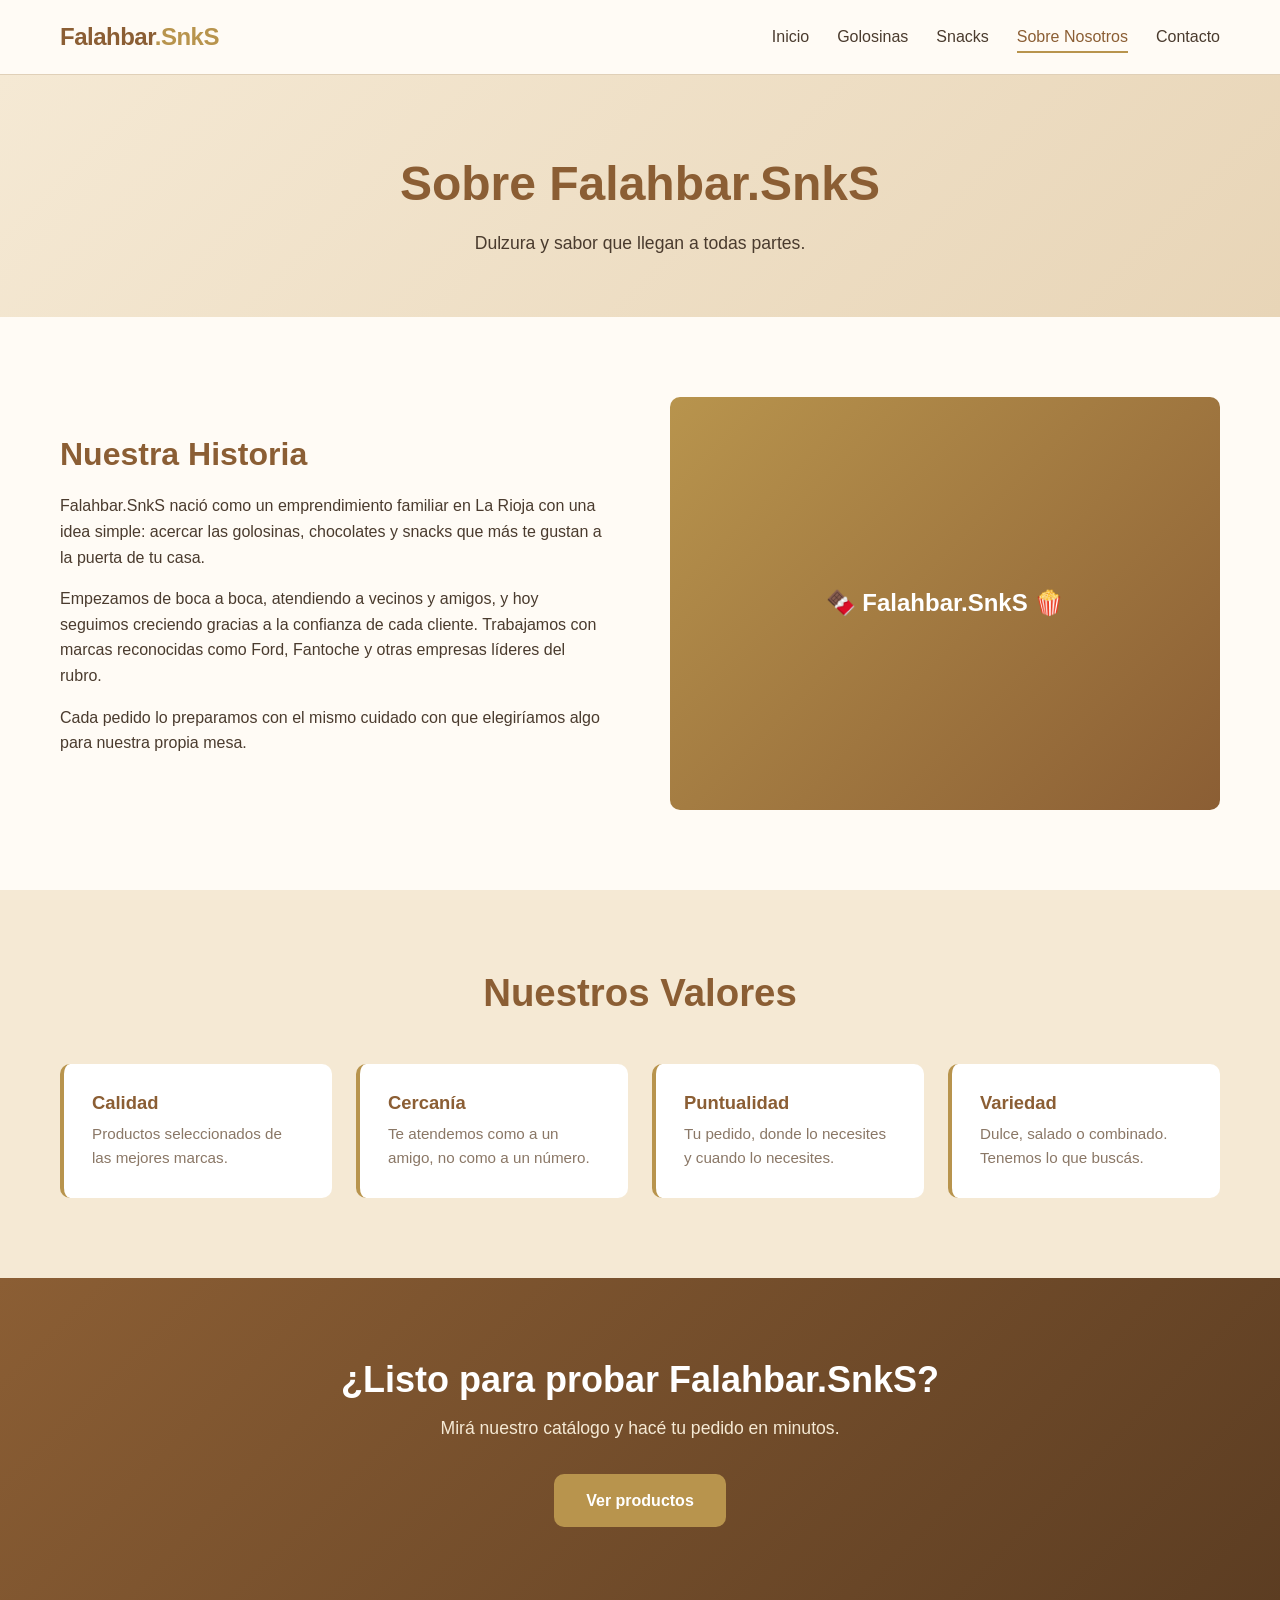
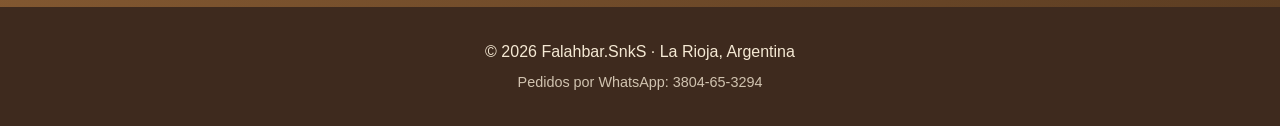
==== about.html @ a4c3ad98 "Add files via upload" ====
<!DOCTYPE html>
<html lang="es">
<head>
    <meta charset="UTF-8">
    <meta name="viewport" content="width=device-width, initial-scale=1.0">
    <title>Falahbar.SnkS - Sobre Nosotros</title>
    <link rel="stylesheet" href="styles.css">
</head>
<body>
    <!-- HEADER / NAVEGACIÓN -->
    <header class="header">
        <nav class="nav container">
            <a href="index.html" class="logo">Falahbar<span>.SnkS</span></a>
            <button class="nav-toggle" id="navToggle" aria-label="Abrir menú">
                <span></span><span></span><span></span>
            </button>
            <ul class="nav-links" id="navLinks">
                <li><a href="index.html">Inicio</a></li>
                <li><a href="index.html#golosinas">Golosinas</a></li>
                <li><a href="index.html#snacks">Snacks</a></li>
                <li><a href="about.html" class="active">Sobre Nosotros</a></li>
                <li><a href="contact.html">Contacto</a></li>
            </ul>
        </nav>
    </header>

    <!-- PAGE HEADER -->
    <section class="page-header">
        <div class="container">
            <h1>Sobre Falahbar.SnkS</h1>
            <p>Dulzura y sabor que llegan a todas partes.</p>
        </div>
    </section>

    <!-- NUESTRA HISTORIA -->
    <section class="about-section">
        <div class="container about-grid">
            <div class="about-text">
                <h2>Nuestra Historia</h2>
                <p>
                    Falahbar.SnkS nació como un emprendimiento familiar en La Rioja
                    con una idea simple: acercar las golosinas, chocolates y snacks
                    que más te gustan a la puerta de tu casa.
                </p>
                <p>
                    Empezamos de boca a boca, atendiendo a vecinos y amigos, y hoy
                    seguimos creciendo gracias a la confianza de cada cliente.
                    Trabajamos con marcas reconocidas como Ford, Fantoche y otras
                    empresas líderes del rubro.
                </p>
                <p>
                    Cada pedido lo preparamos con el mismo cuidado con que
                    elegiríamos algo para nuestra propia mesa.
                </p>
            </div>
            <div class="about-image">
                <div class="image-placeholder">
                    <span>🍫 Falahbar.SnkS 🍿</span>
                </div>
            </div>
        </div>
    </section>

    <!-- VALORES -->
    <section class="values">
        <div class="container">
            <h2 class="section-title">Nuestros Valores</h2>
            <div class="values-grid">
                <div class="value-item">
                    <h3>Calidad</h3>
                    <p>Productos seleccionados de las mejores marcas.</p>
                </div>
                <div class="value-item">
                    <h3>Cercanía</h3>
                    <p>Te atendemos como a un amigo, no como a un número.</p>
                </div>
                <div class="value-item">
                    <h3>Puntualidad</h3>
                    <p>Tu pedido, donde lo necesites y cuando lo necesites.</p>
                </div>
                <div class="value-item">
                    <h3>Variedad</h3>
                    <p>Dulce, salado o combinado. Tenemos lo que buscás.</p>
                </div>
            </div>
        </div>
    </section>

    <!-- CTA -->
    <section class="cta">
        <div class="container">
            <h2>¿Listo para probar Falahbar.SnkS?</h2>
            <p>Mirá nuestro catálogo y hacé tu pedido en minutos.</p>
            <a href="index.html#golosinas" class="btn btn-primary">Ver productos</a>
        </div>
    </section>

    <!-- FOOTER -->
    <footer class="footer">
        <div class="container">
            <p>&copy; 2026 Falahbar.SnkS · La Rioja, Argentina</p>
            <p class="footer-small">Pedidos por WhatsApp: 3804-65-3294</p>
        </div>
    </footer>

    <script src="script.js"></script>
</body>
</html>
---- styles.css ----
/* ============================================
   FALAHBAR.SnkS - ESTILOS
   Paleta: marrón, dorado opaco, beige
   ============================================ */
:root {
    --color-primary: #8B5E34;        /* Marrón principal */
    --color-primary-dark: #5C3D22;   /* Marrón oscuro */
    --color-gold: #B8944D;           /* Dorado opaco */
    --color-gold-light: #D4B56A;     /* Dorado claro */
    --color-beige: #F5E9D4;          /* Beige claro */
    --color-beige-dark: #E8D5B7;     /* Beige oscuro */
    --color-dark: #3E2A1E;           /* Marrón muy oscuro (textos) */
    --color-text: #4A3B2E;
    --color-muted: #8a7766;
    --color-bg: #FFFBF5;             /* Fondo crema */
    --color-bg-alt: #F5E9D4;         /* Fondo beige */
    --color-border: #E0D0B8;
    --color-success: #10b981;
    --color-error: #ef4444;
    --color-whatsapp: #25D366;
    --color-whatsapp-dark: #1ebe5b;
    --radius: 10px;
    --shadow-sm: 0 1px 3px rgba(62, 42, 30, 0.08);
    --shadow-md: 0 6px 16px rgba(62, 42, 30, 0.12);
    --transition: all 0.3s ease;
}

* {
    margin: 0;
    padding: 0;
    box-sizing: border-box;
}

html {
    scroll-behavior: smooth;
}

body {
    font-family: -apple-system, BlinkMacSystemFont, "Segoe UI", Roboto,
                 "Helvetica Neue", Arial, sans-serif;
    color: var(--color-text);
    background-color: var(--color-bg);
    line-height: 1.6;
    -webkit-font-smoothing: antialiased;
}

h1, h2, h3 {
    color: var(--color-dark);
    line-height: 1.2;
    font-weight: 700;
}

a {
    text-decoration: none;
    color: inherit;
}

img {
    max-width: 100%;
    display: block;
}

.container {
    max-width: 1200px;
    margin: 0 auto;
    padding: 0 20px;
}

/* ============================================
   BOTONES
   ============================================ */
.btn {
    display: inline-block;
    padding: 14px 32px;
    border-radius: var(--radius);
    font-weight: 600;
    font-size: 1rem;
    cursor: pointer;
    border: none;
    transition: var(--transition);
    text-align: center;
}

.btn-primary {
    background-color: var(--color-primary);
    color: #fff;
}

.btn-primary:hover {
    background-color: var(--color-primary-dark);
    transform: translateY(-2px);
    box-shadow: var(--shadow-md);
}

.btn-secondary {
    background-color: transparent;
    color: var(--color-primary);
    border: 2px solid var(--color-gold);
}

.btn-secondary:hover {
    background-color: var(--color-gold);
    color: #fff;
}

.btn-whatsapp {
    background-color: var(--color-whatsapp);
    color: #fff;
    width: 100%;
}

.btn-whatsapp:hover:not(:disabled) {
    background-color: var(--color-whatsapp-dark);
    transform: translateY(-2px);
    box-shadow: var(--shadow-md);
}

.btn-whatsapp:disabled {
    opacity: 0.5;
    cursor: not-allowed;
}

.btn-small {
    padding: 8px 16px;
    font-size: 0.9rem;
    width: auto;
    display: inline-block;
    margin-top: 8px;
}

/* ============================================
   HEADER / NAVEGACIÓN
   ============================================ */
.header {
    background-color: rgba(255, 251, 245, 0.95);
    backdrop-filter: blur(10px);
    border-bottom: 1px solid var(--color-border);
    position: sticky;
    top: 0;
    z-index: 100;
}

.nav {
    display: flex;
    justify-content: space-between;
    align-items: center;
    padding: 18px 20px;
    gap: 16px;
}

.logo {
    font-size: 1.5rem;
    font-weight: 800;
    color: var(--color-primary);
    letter-spacing: -0.5px;
}

.logo span {
    color: var(--color-gold);
}

.nav-links {
    display: flex;
    list-style: none;
    gap: 28px;
}

.nav-links a {
    font-weight: 500;
    color: var(--color-text);
    transition: var(--transition);
    position: relative;
}

.nav-links a:hover,
.nav-links a.active {
    color: var(--color-primary);
}

.nav-links a.active::after {
    content: "";
    position: absolute;
    bottom: -8px;
    left: 0;
    right: 0;
    height: 2px;
    background-color: var(--color-gold);
}

.nav-toggle {
    display: none;
    flex-direction: column;
    gap: 5px;
    background: none;
    border: none;
    cursor: pointer;
    padding: 5px;
}

.nav-toggle span {
    display: block;
    width: 25px;
    height: 2px;
    background-color: var(--color-dark);
    transition: var(--transition);
}

.cart-btn {
    position: relative;
    background-color: var(--color-primary);
    color: #fff;
    border: none;
    padding: 10px 16px;
    border-radius: var(--radius);
    cursor: pointer;
    font-size: 1rem;
    font-weight: 600;
    transition: var(--transition);
    display: flex;
    align-items: center;
    gap: 6px;
}

.cart-btn:hover {
    background-color: var(--color-primary-dark);
}

.cart-count {
    background-color: var(--color-gold);
    color: #fff;
    border-radius: 50%;
    width: 22px;
    height: 22px;
    display: inline-flex;
    align-items: center;
    justify-content: center;
    font-size: 0.8rem;
    font-weight: 700;
}

/* ============================================
   HERO
   ============================================ */
.hero {
    padding: 100px 0 80px;
    background: linear-gradient(135deg, var(--color-beige) 0%, var(--color-beige-dark) 100%);
}

.hero-content {
    text-align: center;
    max-width: 800px;
    margin: 0 auto;
}

.hero h1 {
    font-size: clamp(2.25rem, 6vw, 4rem);
    margin-bottom: 24px;
    letter-spacing: -0.02em;
    color: var(--color-primary);
}

.highlight {
    color: var(--color-gold);
}

.hero-subtitle {
    font-size: 1.15rem;
    color: var(--color-text);
    margin-bottom: 40px;
    max-width: 600px;
    margin-left: auto;
    margin-right: auto;
}

.hero-buttons {
    display: flex;
    gap: 16px;
    justify-content: center;
    flex-wrap: wrap;
}

/* ============================================
   SECCIONES GENERALES
   ============================================ */
.section-title {
    font-size: clamp(1.75rem, 3vw, 2.5rem);
    text-align: center;
    margin-bottom: 12px;
    color: var(--color-primary);
}

.section-subtitle {
    text-align: center;
    color: var(--color-muted);
    margin-bottom: 48px;
    font-size: 1.1rem;
}

/* ============================================
   PRODUCTOS
   ============================================ */
.products {
    padding: 80px 0;
}

.products-alt {
    background-color: var(--color-bg-alt);
}

.products-grid {
    display: grid;
    grid-template-columns: repeat(auto-fill, minmax(220px, 1fr));
    gap: 24px;
}

.product-card {
    background-color: #fff;
    padding: 24px 20px;
    border-radius: var(--radius);
    border: 1px solid var(--color-border);
    transition: var(--transition);
    text-align: center;
    display: flex;
    flex-direction: column;
}

.product-card:hover {
    transform: translateY(-4px);
    box-shadow: var(--shadow-md);
    border-color: var(--color-gold);
}

.product-emoji {
    font-size: 2.5rem;
    margin-bottom: 12px;
}

.product-card h3 {
    font-size: 1rem;
    margin-bottom: 10px;
    min-height: 2.4em;
    display: flex;
    align-items: center;
    justify-content: center;
}

.product-price {
    color: var(--color-primary);
    font-weight: 700;
    font-size: 1.15rem;
    margin-bottom: 16px;
}

.add-to-cart {
    background-color: var(--color-gold);
    color: #fff;
    border: none;
    padding: 10px;
    border-radius: var(--radius);
    cursor: pointer;
    font-weight: 600;
    transition: var(--transition);
    margin-top: auto;
}

.add-to-cart:hover {
    background-color: var(--color-primary);
}

/* ============================================
   CARRITO
   ============================================ */
.cart-overlay {
    position: fixed;
    inset: 0;
    background-color: rgba(0, 0, 0, 0.5);
    z-index: 200;
    opacity: 0;
    pointer-events: none;
    transition: opacity 0.3s ease;
}

.cart-overlay.active {
    opacity: 1;
    pointer-events: auto;
}

.cart {
    position: fixed;
    top: 0;
    right: 0;
    bottom: 0;
    width: 100%;
    max-width: 420px;
    background-color: #fff;
    z-index: 201;
    transform: translateX(100%);
    transition: transform 0.3s ease;
    display: flex;
    flex-direction: column;
    box-shadow: -4px 0 20px rgba(0, 0, 0, 0.1);
}

.cart.active {
    transform: translateX(0);
}

.cart-header {
    padding: 24px;
    border-bottom: 1px solid var(--color-border);
    display: flex;
    justify-content: space-between;
    align-items: center;
    background-color: var(--color-beige);
}

.cart-header h2 {
    color: var(--color-primary);
    font-size: 1.35rem;
}

.cart-close {
    background: none;
    border: none;
    font-size: 2rem;
    cursor: pointer;
    line-height: 1;
    color: var(--color-dark);
}

.cart-items {
    flex: 1;
    overflow-y: auto;
    padding: 20px 24px;
}

.cart-empty {
    color: var(--color-muted);
    text-align: center;
    padding: 40px 0;
}

.cart-item {
    display: flex;
    align-items: center;
    gap: 12px;
    padding: 14px 0;
    border-bottom: 1px solid var(--color-border);
}

.cart-item-info {
    flex: 1;
}

.cart-item-info h4 {
    font-size: 0.95rem;
    color: var(--color-dark);
    margin-bottom: 4px;
}

.cart-item-price {
    color: var(--color-primary);
    font-weight: 600;
    font-size: 0.9rem;
}

.qty-controls {
    display: flex;
    align-items: center;
    gap: 8px;
}

.qty-btn {
    width: 28px;
    height: 28px;
    border-radius: 50%;
    border: 1px solid var(--color-border);
    background-color: #fff;
    cursor: pointer;
    font-weight: 700;
    color: var(--color-primary);
    transition: var(--transition);
}

.qty-btn:hover {
    background-color: var(--color-primary);
    color: #fff;
    border-color: var(--color-primary);
}

.qty-value {
    min-width: 24px;
    text-align: center;
    font-weight: 600;
}

.cart-footer {
    padding: 20px 24px;
    border-top: 1px solid var(--color-border);
    background-color: var(--color-beige);
}

.cart-total {
    display: flex;
    justify-content: space-between;
    align-items: center;
    margin-bottom: 16px;
    font-size: 1.2rem;
}

.cart-total strong {
    color: var(--color-primary);
    font-size: 1.5rem;
}

/* ============================================
   CTA
   ============================================ */
.cta {
    background: linear-gradient(135deg, var(--color-primary) 0%, var(--color-primary-dark) 100%);
    color: #fff;
    padding: 80px 0;
    text-align: center;
}

.cta h2 {
    color: #fff;
    font-size: clamp(1.75rem, 3vw, 2.25rem);
    margin-bottom: 12px;
}

.cta p {
    color: var(--color-beige);
    margin-bottom: 32px;
    font-size: 1.1rem;
}

.cta .btn-primary {
    background-color: var(--color-gold);
}

.cta .btn-primary:hover {
    background-color: var(--color-gold-light);
}

/* ============================================
   PAGE HEADER (Sobre / Contacto)
   ============================================ */
.page-header {
    padding: 80px 0 60px;
    text-align: center;
    background: linear-gradient(135deg, var(--color-beige) 0%, var(--color-beige-dark) 100%);
}

.page-header h1 {
    font-size: clamp(2rem, 4vw, 3rem);
    margin-bottom: 16px;
    color: var(--color-primary);
}

.page-header p {
    font-size: 1.1rem;
    color: var(--color-text);
    max-width: 600px;
    margin: 0 auto;
}

/* ============================================
   ABOUT
   ============================================ */
.about-section {
    padding: 80px 0;
}

.about-grid {
    display: grid;
    grid-template-columns: 1fr 1fr;
    gap: 60px;
    align-items: center;
}

.about-text h2 {
    font-size: 2rem;
    margin-bottom: 20px;
    color: var(--color-primary);
}

.about-text p {
    margin-bottom: 16px;
    color: var(--color-text);
}

.image-placeholder {
    aspect-ratio: 4/3;
    background: linear-gradient(135deg, var(--color-gold), var(--color-primary));
    border-radius: var(--radius);
    display: flex;
    align-items: center;
    justify-content: center;
    color: #fff;
    font-weight: 700;
    font-size: 1.5rem;
}

/* ============================================
   VALORES
   ============================================ */
.values {
    padding: 80px 0;
    background-color: var(--color-bg-alt);
}

.values-grid {
    display: grid;
    grid-template-columns: repeat(auto-fit, minmax(220px, 1fr));
    gap: 24px;
    margin-top: 48px;
}

.value-item {
    background-color: #fff;
    padding: 28px;
    border-radius: var(--radius);
    border-left: 4px solid var(--color-gold);
}

.value-item h3 {
    margin-bottom: 8px;
    font-size: 1.15rem;
    color: var(--color-primary);
}

.value-item p {
    color: var(--color-muted);
    font-size: 0.95rem;
}

/* ============================================
   CONTACTO
   ============================================ */
.contact-section {
    padding: 80px 0;
}

.contact-grid {
    display: grid;
    grid-template-columns: 1fr 2fr;
    gap: 48px;
}

.contact-info h2,
.contact-form h2 {
    margin-bottom: 24px;
    font-size: 1.5rem;
    color: var(--color-primary);
}

.info-item {
    margin-bottom: 20px;
}

.info-item strong {
    display: block;
    color: var(--color-dark);
    margin-bottom: 4px;
}

.info-item p {
    color: var(--color-muted);
}

.contact-form {
    background-color: var(--color-bg-alt);
    padding: 40px;
    border-radius: var(--radius);
}

.form-group {
    margin-bottom: 20px;
}

.form-group label {
    display: block;
    margin-bottom: 8px;
    font-weight: 500;
    color: var(--color-dark);
}

.form-group input,
.form-group textarea {
    width: 100%;
    padding: 12px 16px;
    border: 1px solid var(--color-border);
    border-radius: var(--radius);
    font-size: 1rem;
    font-family: inherit;
    background-color: #fff;
    transition: var(--transition);
}

.form-group input:focus,
.form-group textarea:focus {
    outline: none;
    border-color: var(--color-gold);
    box-shadow: 0 0 0 3px rgba(184, 148, 77, 0.2);
}

.form-group textarea {
    resize: vertical;
}

.error-message {
    display: block;
    color: var(--color-error);
    font-size: 0.875rem;
    margin-top: 6px;
    min-height: 20px;
}

.form-group.has-error input,
.form-group.has-error textarea {
    border-color: var(--color-error);
}

.form-success {
    color: var(--color-success);
    font-weight: 600;
    margin-top: 16px;
    text-align: center;
}

/* ============================================
   FOOTER
   ============================================ */
.footer {
    background-color: var(--color-dark);
    color: var(--color-beige);
    padding: 32px 0;
    text-align: center;
}

.footer-small {
    font-size: 0.9rem;
    opacity: 0.8;
    margin-top: 6px;
}

/* ============================================
   RESPONSIVE
   ============================================ */
@media (max-width: 900px) {
    .nav-toggle {
        display: flex;
        order: 2;
    }

    .cart-btn {
        order: 3;
    }

    .nav-links {
        order: 4;
        position: absolute;
        top: 100%;
        left: 0;
        right: 0;
        background-color: #fff;
        flex-direction: column;
        padding: 20px;
        border-bottom: 1px solid var(--color-border);
        gap: 16px;
        transform: translateY(-200%);
        transition: transform 0.3s ease;
    }

    .nav-links.active {
        transform: translateY(0);
    }

    .about-grid,
    .contact-grid {
        grid-template-columns: 1fr;
    }

    .hero {
        padding: 60px 0 40px;
    }

    .contact-form {
        padding: 24px;
    }

    .products-grid {
        grid-template-columns: repeat(auto-fill, minmax(160px, 1fr));
        gap: 16px;
    }

    .product-card {
        padding: 18px 14px;
    }
}
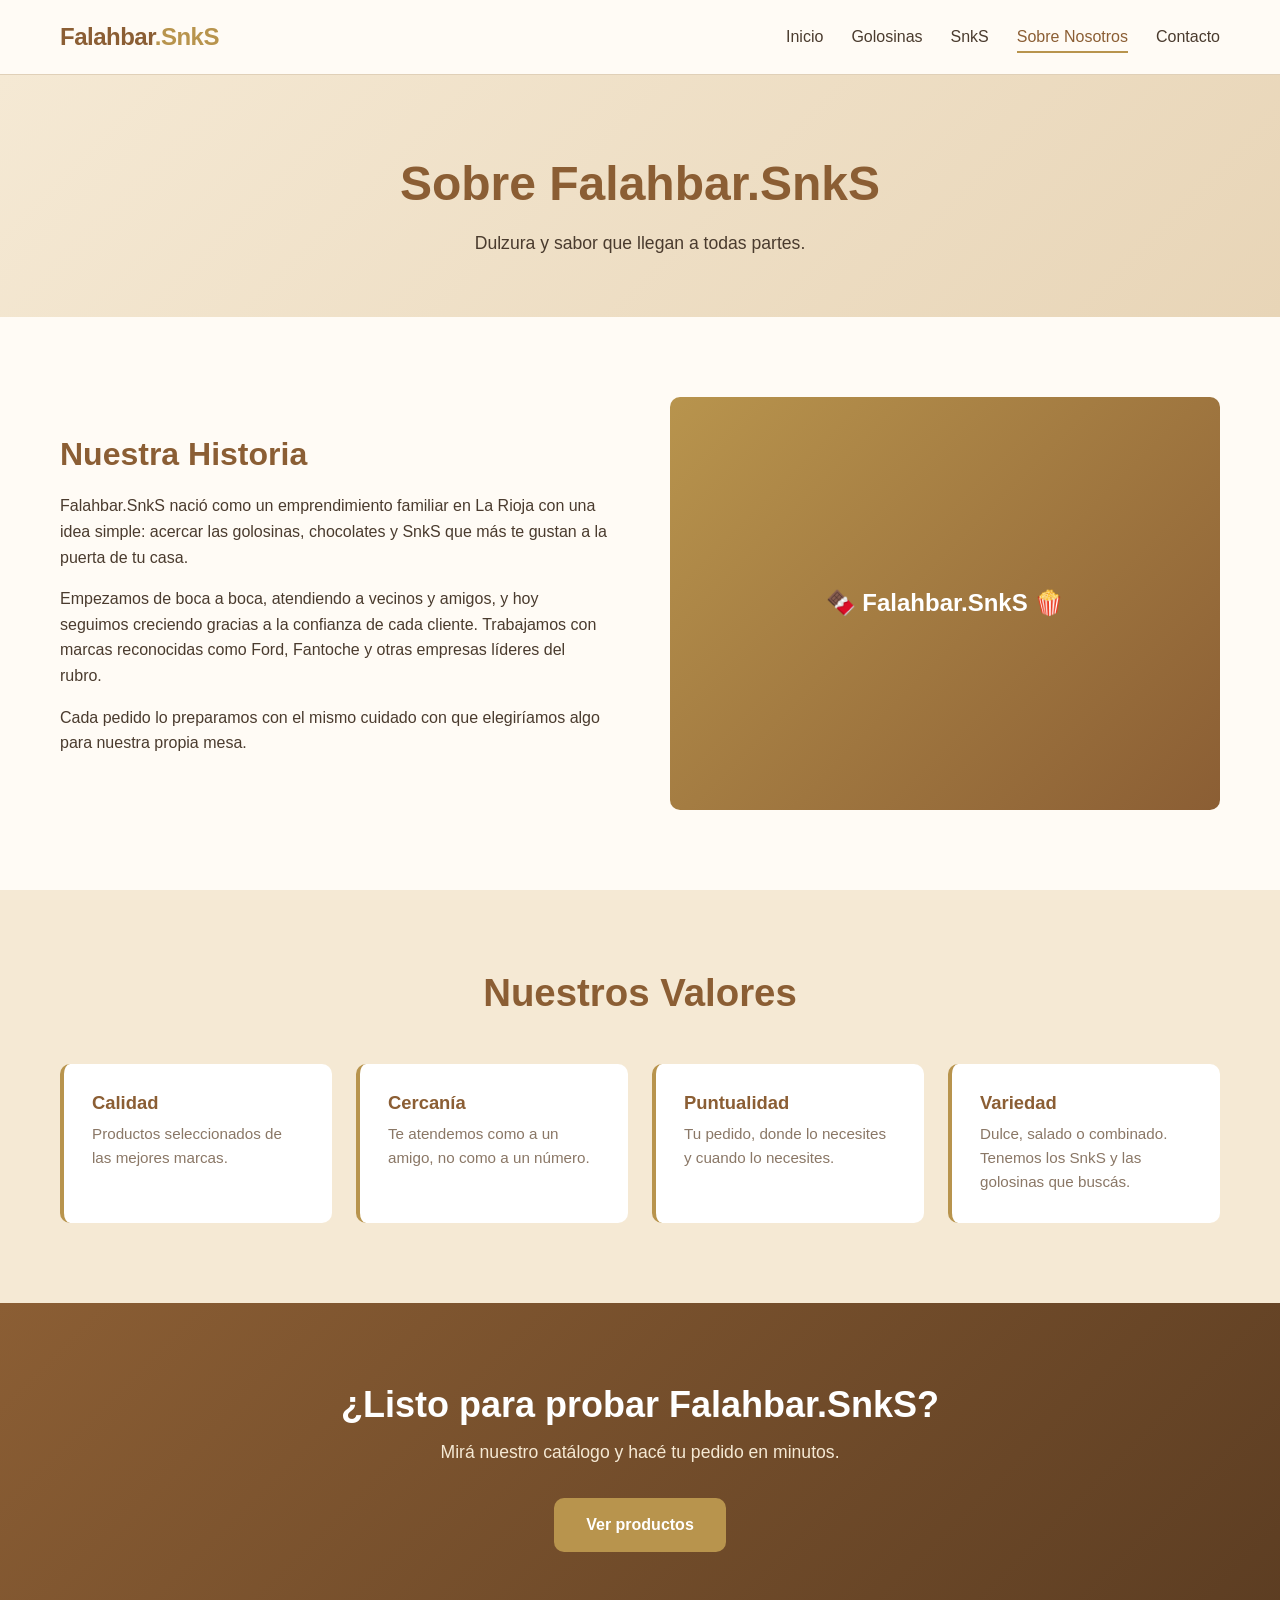
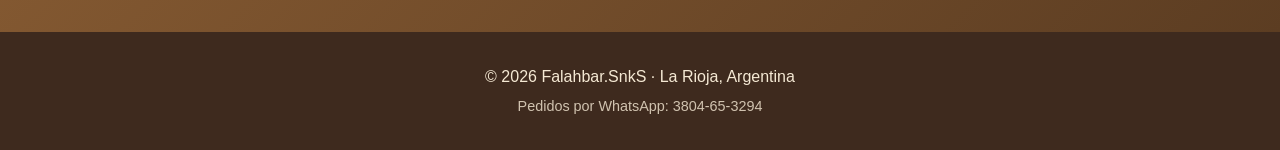
==== commit ea2d64f4: "Correccion branding y carrito" ====
--- a/about.html
+++ b/about.html
@@ -17,7 +17,7 @@
             <ul class="nav-links" id="navLinks">
                 <li><a href="index.html">Inicio</a></li>
                 <li><a href="index.html#golosinas">Golosinas</a></li>
-                <li><a href="index.html#snacks">Snacks</a></li>
+                <li><a href="index.html#snacks">SnkS</a></li>
                 <li><a href="about.html" class="active">Sobre Nosotros</a></li>
                 <li><a href="contact.html">Contacto</a></li>
             </ul>
@@ -39,7 +39,7 @@
                 <h2>Nuestra Historia</h2>
                 <p>
                     Falahbar.SnkS nació como un emprendimiento familiar en La Rioja
-                    con una idea simple: acercar las golosinas, chocolates y snacks
+                    con una idea simple: acercar las golosinas, chocolates y SnkS
                     que más te gustan a la puerta de tu casa.
                 </p>
                 <p>
@@ -80,7 +80,7 @@
                 </div>
                 <div class="value-item">
                     <h3>Variedad</h3>
-                    <p>Dulce, salado o combinado. Tenemos lo que buscás.</p>
+                    <p>Dulce, salado o combinado. Tenemos los SnkS y las golosinas que buscás.</p>
                 </div>
             </div>
         </div>
--- a/styles.css
+++ b/styles.css
@@ -798,4 +798,78 @@
     .product-card {
         padding: 18px 14px;
     }
-}
+
+    .user-access-box {
+        grid-template-columns: 1fr;
+        padding: 22px;
+    }
+
+    .user-form-row {
+        flex-direction: column;
+    }
+
+    #userName {
+        min-width: 100%;
+    }
+}
+
+
+/* ============================================
+   NOMBRE DEL CLIENTE / LOGIN SIMPLE
+   ============================================ */
+.user-access {
+    padding: 56px 0;
+    background-color: #fff;
+    border-top: 1px solid var(--color-border);
+}
+
+.user-access-box {
+    display: grid;
+    grid-template-columns: 1.2fr 1fr;
+    gap: 24px;
+    align-items: center;
+    background-color: var(--color-bg-alt);
+    border: 1px solid var(--color-border);
+    border-radius: var(--radius);
+    padding: 28px;
+    box-shadow: var(--shadow-sm);
+}
+
+.user-access-box h2 {
+    color: var(--color-primary);
+    margin-bottom: 8px;
+}
+
+.user-access-box p {
+    color: var(--color-text);
+}
+
+.user-form-row {
+    display: flex;
+    gap: 12px;
+    flex-wrap: wrap;
+}
+
+#userName {
+    flex: 1;
+    min-width: 220px;
+    padding: 12px 16px;
+    border: 1px solid var(--color-border);
+    border-radius: var(--radius);
+    font-size: 1rem;
+    font-family: inherit;
+    background-color: #fff;
+}
+
+#userName:focus {
+    outline: none;
+    border-color: var(--color-gold);
+    box-shadow: 0 0 0 3px rgba(184, 148, 77, 0.2);
+}
+
+.user-saved-message {
+    min-height: 24px;
+    margin-top: 10px;
+    color: var(--color-success);
+    font-weight: 600;
+}
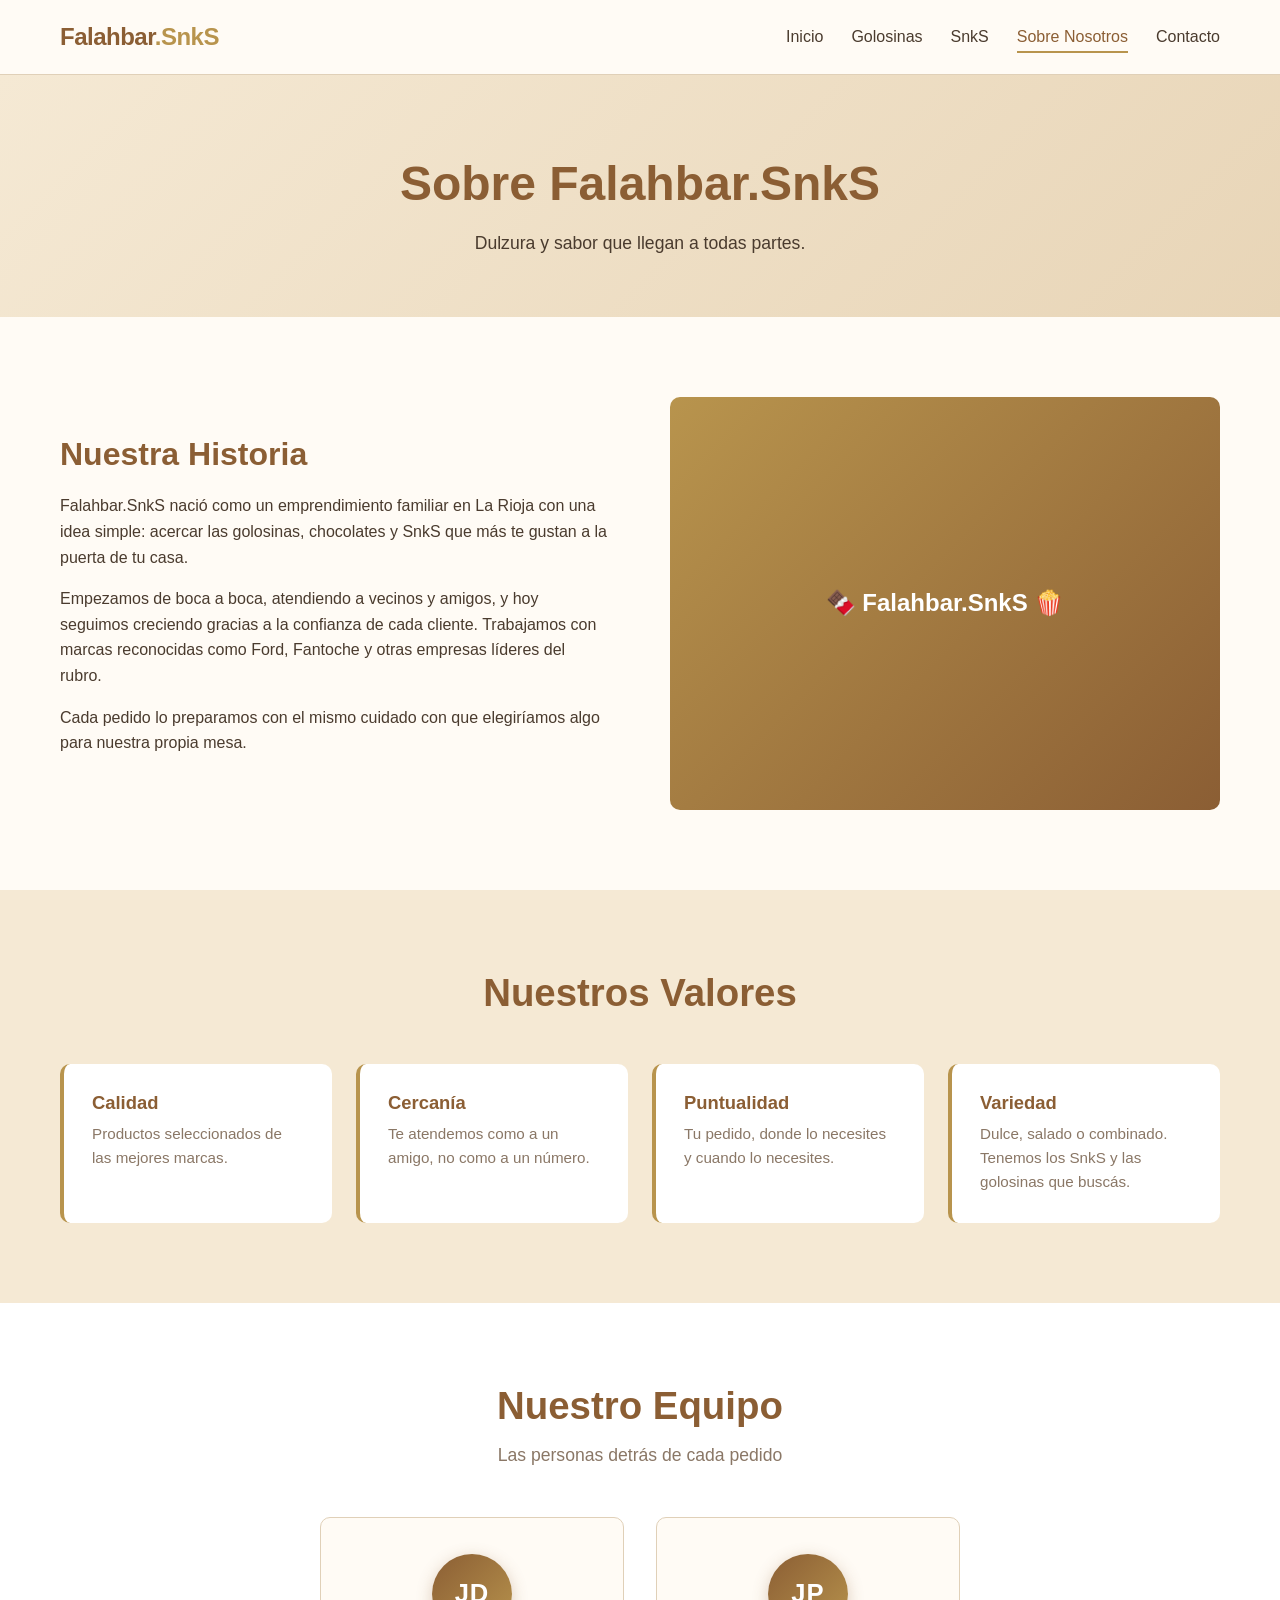
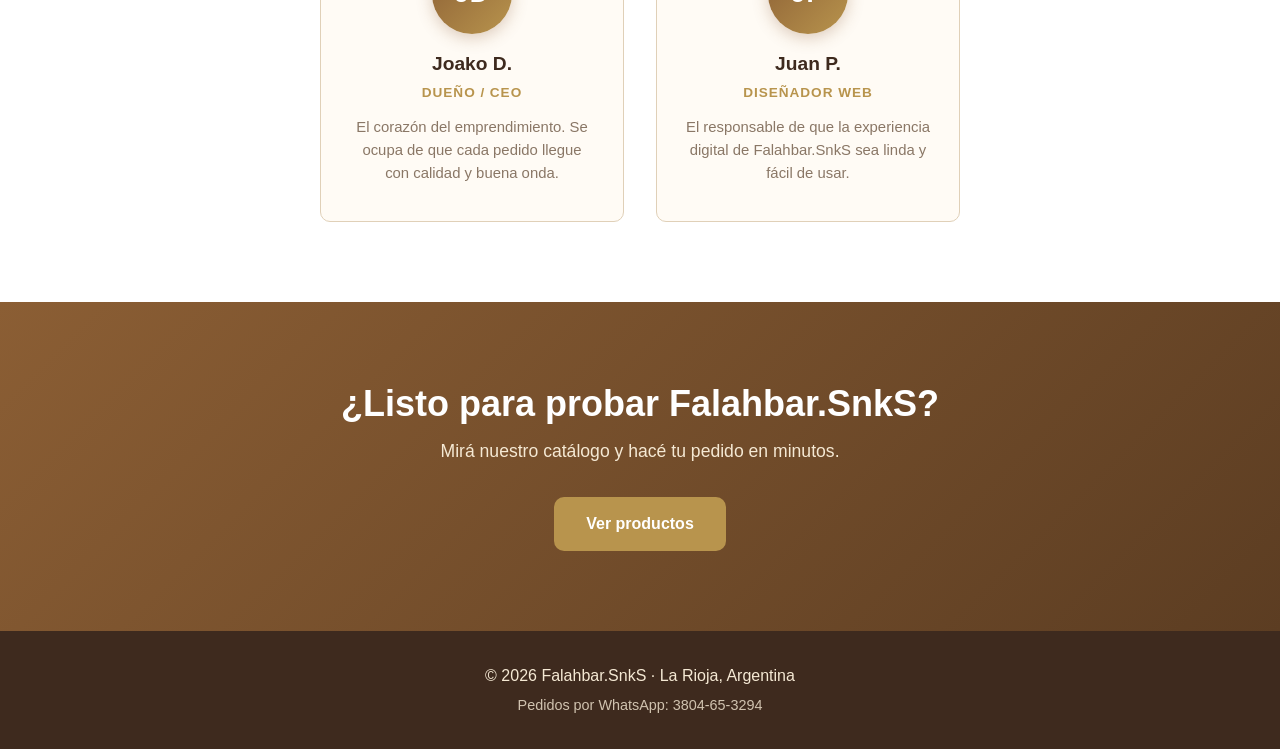
==== commit 36442878: "Carrito y Usuario corregidos" ====
--- a/about.html
+++ b/about.html
@@ -1,108 +1,130 @@
-<!DOCTYPE html>
-<html lang="es">
-<head>
-    <meta charset="UTF-8">
-    <meta name="viewport" content="width=device-width, initial-scale=1.0">
-    <title>Falahbar.SnkS - Sobre Nosotros</title>
-    <link rel="stylesheet" href="styles.css">
-</head>
-<body>
-    <!-- HEADER / NAVEGACIÓN -->
-    <header class="header">
-        <nav class="nav container">
-            <a href="index.html" class="logo">Falahbar<span>.SnkS</span></a>
-            <button class="nav-toggle" id="navToggle" aria-label="Abrir menú">
-                <span></span><span></span><span></span>
-            </button>
-            <ul class="nav-links" id="navLinks">
-                <li><a href="index.html">Inicio</a></li>
-                <li><a href="index.html#golosinas">Golosinas</a></li>
-                <li><a href="index.html#snacks">SnkS</a></li>
-                <li><a href="about.html" class="active">Sobre Nosotros</a></li>
-                <li><a href="contact.html">Contacto</a></li>
-            </ul>
-        </nav>
-    </header>
-
-    <!-- PAGE HEADER -->
-    <section class="page-header">
+<!DOCTYPE html>
+<html lang="es">
+<head>
+    <meta charset="UTF-8">
+    <meta name="viewport" content="width=device-width, initial-scale=1.0">
+    <title>Falahbar.SnkS - Sobre Nosotros</title>
+    <link rel="stylesheet" href="styles.css">
+</head>
+<body>
+    <!-- HEADER / NAVEGACIÓN -->
+    <header class="header">
+        <nav class="nav container">
+            <a href="index.html" class="logo">Falahbar<span>.SnkS</span></a>
+            <button class="nav-toggle" id="navToggle" aria-label="Abrir menú">
+                <span></span><span></span><span></span>
+            </button>
+            <ul class="nav-links" id="navLinks">
+                <li><a href="index.html">Inicio</a></li>
+                <li><a href="index.html#golosinas">Golosinas</a></li>
+                <li><a href="index.html#snacks">SnkS</a></li>
+                <li><a href="about.html" class="active">Sobre Nosotros</a></li>
+                <li><a href="contact.html">Contacto</a></li>
+            </ul>
+        </nav>
+    </header>
+
+    <!-- PAGE HEADER -->
+    <section class="page-header">
+        <div class="container">
+            <h1>Sobre Falahbar.SnkS</h1>
+            <p>Dulzura y sabor que llegan a todas partes.</p>
+        </div>
+    </section>
+
+    <!-- NUESTRA HISTORIA -->
+    <section class="about-section">
+        <div class="container about-grid">
+            <div class="about-text">
+                <h2>Nuestra Historia</h2>
+                <p>
+                    Falahbar.SnkS nació como un emprendimiento familiar en La Rioja
+                    con una idea simple: acercar las golosinas, chocolates y SnkS
+                    que más te gustan a la puerta de tu casa.
+                </p>
+                <p>
+                    Empezamos de boca a boca, atendiendo a vecinos y amigos, y hoy
+                    seguimos creciendo gracias a la confianza de cada cliente.
+                    Trabajamos con marcas reconocidas como Ford, Fantoche y otras
+                    empresas líderes del rubro.
+                </p>
+                <p>
+                    Cada pedido lo preparamos con el mismo cuidado con que
+                    elegiríamos algo para nuestra propia mesa.
+                </p>
+            </div>
+            <div class="about-image">
+                <div class="image-placeholder">
+                    <span>🍫 Falahbar.SnkS 🍿</span>
+                </div>
+            </div>
+        </div>
+    </section>
+
+    <!-- VALORES -->
+    <section class="values">
+        <div class="container">
+            <h2 class="section-title">Nuestros Valores</h2>
+            <div class="values-grid">
+                <div class="value-item">
+                    <h3>Calidad</h3>
+                    <p>Productos seleccionados de las mejores marcas.</p>
+                </div>
+                <div class="value-item">
+                    <h3>Cercanía</h3>
+                    <p>Te atendemos como a un amigo, no como a un número.</p>
+                </div>
+                <div class="value-item">
+                    <h3>Puntualidad</h3>
+                    <p>Tu pedido, donde lo necesites y cuando lo necesites.</p>
+                </div>
+                <div class="value-item">
+                    <h3>Variedad</h3>
+                    <p>Dulce, salado o combinado. Tenemos los SnkS y las golosinas que buscás.</p>
+                </div>
+            </div>
+        </div>
+    </section>
+
+    <!-- NUESTRO EQUIPO -->
+    <section class="team">
         <div class="container">
-            <h1>Sobre Falahbar.SnkS</h1>
-            <p>Dulzura y sabor que llegan a todas partes.</p>
-        </div>
-    </section>
-
-    <!-- NUESTRA HISTORIA -->
-    <section class="about-section">
-        <div class="container about-grid">
-            <div class="about-text">
-                <h2>Nuestra Historia</h2>
-                <p>
-                    Falahbar.SnkS nació como un emprendimiento familiar en La Rioja
-                    con una idea simple: acercar las golosinas, chocolates y SnkS
-                    que más te gustan a la puerta de tu casa.
-                </p>
-                <p>
-                    Empezamos de boca a boca, atendiendo a vecinos y amigos, y hoy
-                    seguimos creciendo gracias a la confianza de cada cliente.
-                    Trabajamos con marcas reconocidas como Ford, Fantoche y otras
-                    empresas líderes del rubro.
-                </p>
-                <p>
-                    Cada pedido lo preparamos con el mismo cuidado con que
-                    elegiríamos algo para nuestra propia mesa.
-                </p>
-            </div>
-            <div class="about-image">
-                <div class="image-placeholder">
-                    <span>🍫 Falahbar.SnkS 🍿</span>
+            <h2 class="section-title">Nuestro Equipo</h2>
+            <p class="section-subtitle">Las personas detrás de cada pedido</p>
+            <div class="team-grid">
+                <div class="team-member">
+                    <div class="team-avatar">JD</div>
+                    <h3>Joako D.</h3>
+                    <span class="team-role">Dueño / CEO</span>
+                    <p>El corazón del emprendimiento. Se ocupa de que cada pedido llegue con calidad y buena onda.</p>
+                </div>
+                <div class="team-member">
+                    <div class="team-avatar">JP</div>
+                    <h3>Juan P.</h3>
+                    <span class="team-role">Diseñador Web</span>
+                    <p>El responsable de que la experiencia digital de Falahbar.SnkS sea linda y fácil de usar.</p>
                 </div>
             </div>
         </div>
     </section>
 
-    <!-- VALORES -->
-    <section class="values">
-        <div class="container">
-            <h2 class="section-title">Nuestros Valores</h2>
-            <div class="values-grid">
-                <div class="value-item">
-                    <h3>Calidad</h3>
-                    <p>Productos seleccionados de las mejores marcas.</p>
-                </div>
-                <div class="value-item">
-                    <h3>Cercanía</h3>
-                    <p>Te atendemos como a un amigo, no como a un número.</p>
-                </div>
-                <div class="value-item">
-                    <h3>Puntualidad</h3>
-                    <p>Tu pedido, donde lo necesites y cuando lo necesites.</p>
-                </div>
-                <div class="value-item">
-                    <h3>Variedad</h3>
-                    <p>Dulce, salado o combinado. Tenemos los SnkS y las golosinas que buscás.</p>
-                </div>
-            </div>
-        </div>
-    </section>
-
-    <!-- CTA -->
-    <section class="cta">
-        <div class="container">
-            <h2>¿Listo para probar Falahbar.SnkS?</h2>
-            <p>Mirá nuestro catálogo y hacé tu pedido en minutos.</p>
-            <a href="index.html#golosinas" class="btn btn-primary">Ver productos</a>
-        </div>
-    </section>
-
-    <!-- FOOTER -->
-    <footer class="footer">
-        <div class="container">
-            <p>&copy; 2026 Falahbar.SnkS · La Rioja, Argentina</p>
-            <p class="footer-small">Pedidos por WhatsApp: 3804-65-3294</p>
-        </div>
-    </footer>
-
-    <script src="script.js"></script>
-</body>
-</html>
+    <!-- CTA -->
+    <section class="cta">
+        <div class="container">
+            <h2>¿Listo para probar Falahbar.SnkS?</h2>
+            <p>Mirá nuestro catálogo y hacé tu pedido en minutos.</p>
+            <a href="index.html#golosinas" class="btn btn-primary">Ver productos</a>
+        </div>
+    </section>
+
+    <!-- FOOTER -->
+    <footer class="footer">
+        <div class="container">
+            <p>&copy; 2026 Falahbar.SnkS · La Rioja, Argentina</p>
+            <p class="footer-small">Pedidos por WhatsApp: 3804-65-3294</p>
+        </div>
+    </footer>
+
+    <script src="script.js"></script>
+</body>
+</html>
--- a/styles.css
+++ b/styles.css
@@ -1,875 +1,1117 @@
-/* ============================================
-   FALAHBAR.SnkS - ESTILOS
-   Paleta: marrón, dorado opaco, beige
-   ============================================ */
-:root {
-    --color-primary: #8B5E34;        /* Marrón principal */
-    --color-primary-dark: #5C3D22;   /* Marrón oscuro */
-    --color-gold: #B8944D;           /* Dorado opaco */
-    --color-gold-light: #D4B56A;     /* Dorado claro */
-    --color-beige: #F5E9D4;          /* Beige claro */
-    --color-beige-dark: #E8D5B7;     /* Beige oscuro */
-    --color-dark: #3E2A1E;           /* Marrón muy oscuro (textos) */
-    --color-text: #4A3B2E;
-    --color-muted: #8a7766;
-    --color-bg: #FFFBF5;             /* Fondo crema */
-    --color-bg-alt: #F5E9D4;         /* Fondo beige */
-    --color-border: #E0D0B8;
-    --color-success: #10b981;
-    --color-error: #ef4444;
-    --color-whatsapp: #25D366;
-    --color-whatsapp-dark: #1ebe5b;
-    --radius: 10px;
-    --shadow-sm: 0 1px 3px rgba(62, 42, 30, 0.08);
-    --shadow-md: 0 6px 16px rgba(62, 42, 30, 0.12);
-    --transition: all 0.3s ease;
-}
-
-* {
-    margin: 0;
-    padding: 0;
-    box-sizing: border-box;
-}
-
-html {
-    scroll-behavior: smooth;
-}
-
-body {
-    font-family: -apple-system, BlinkMacSystemFont, "Segoe UI", Roboto,
-                 "Helvetica Neue", Arial, sans-serif;
-    color: var(--color-text);
-    background-color: var(--color-bg);
-    line-height: 1.6;
-    -webkit-font-smoothing: antialiased;
-}
-
-h1, h2, h3 {
-    color: var(--color-dark);
-    line-height: 1.2;
-    font-weight: 700;
-}
-
-a {
-    text-decoration: none;
-    color: inherit;
-}
-
-img {
-    max-width: 100%;
-    display: block;
-}
-
-.container {
-    max-width: 1200px;
-    margin: 0 auto;
-    padding: 0 20px;
-}
-
-/* ============================================
-   BOTONES
-   ============================================ */
-.btn {
-    display: inline-block;
-    padding: 14px 32px;
-    border-radius: var(--radius);
-    font-weight: 600;
-    font-size: 1rem;
-    cursor: pointer;
-    border: none;
-    transition: var(--transition);
-    text-align: center;
-}
-
-.btn-primary {
-    background-color: var(--color-primary);
-    color: #fff;
-}
-
-.btn-primary:hover {
-    background-color: var(--color-primary-dark);
-    transform: translateY(-2px);
-    box-shadow: var(--shadow-md);
-}
-
-.btn-secondary {
-    background-color: transparent;
-    color: var(--color-primary);
-    border: 2px solid var(--color-gold);
-}
-
-.btn-secondary:hover {
-    background-color: var(--color-gold);
-    color: #fff;
-}
-
-.btn-whatsapp {
-    background-color: var(--color-whatsapp);
-    color: #fff;
-    width: 100%;
-}
-
-.btn-whatsapp:hover:not(:disabled) {
-    background-color: var(--color-whatsapp-dark);
-    transform: translateY(-2px);
-    box-shadow: var(--shadow-md);
-}
-
-.btn-whatsapp:disabled {
-    opacity: 0.5;
-    cursor: not-allowed;
-}
-
-.btn-small {
-    padding: 8px 16px;
-    font-size: 0.9rem;
-    width: auto;
-    display: inline-block;
-    margin-top: 8px;
-}
-
-/* ============================================
-   HEADER / NAVEGACIÓN
-   ============================================ */
-.header {
-    background-color: rgba(255, 251, 245, 0.95);
-    backdrop-filter: blur(10px);
-    border-bottom: 1px solid var(--color-border);
-    position: sticky;
-    top: 0;
-    z-index: 100;
-}
-
-.nav {
-    display: flex;
-    justify-content: space-between;
-    align-items: center;
-    padding: 18px 20px;
-    gap: 16px;
-}
-
-.logo {
-    font-size: 1.5rem;
-    font-weight: 800;
-    color: var(--color-primary);
-    letter-spacing: -0.5px;
-}
-
-.logo span {
-    color: var(--color-gold);
-}
-
-.nav-links {
-    display: flex;
-    list-style: none;
-    gap: 28px;
-}
-
-.nav-links a {
-    font-weight: 500;
-    color: var(--color-text);
-    transition: var(--transition);
-    position: relative;
-}
-
-.nav-links a:hover,
-.nav-links a.active {
-    color: var(--color-primary);
-}
-
-.nav-links a.active::after {
-    content: "";
-    position: absolute;
-    bottom: -8px;
-    left: 0;
-    right: 0;
-    height: 2px;
-    background-color: var(--color-gold);
-}
-
-.nav-toggle {
-    display: none;
-    flex-direction: column;
-    gap: 5px;
-    background: none;
-    border: none;
-    cursor: pointer;
-    padding: 5px;
-}
-
-.nav-toggle span {
-    display: block;
-    width: 25px;
-    height: 2px;
-    background-color: var(--color-dark);
-    transition: var(--transition);
-}
-
-.cart-btn {
-    position: relative;
-    background-color: var(--color-primary);
-    color: #fff;
-    border: none;
-    padding: 10px 16px;
-    border-radius: var(--radius);
-    cursor: pointer;
-    font-size: 1rem;
-    font-weight: 600;
-    transition: var(--transition);
-    display: flex;
-    align-items: center;
-    gap: 6px;
-}
-
-.cart-btn:hover {
-    background-color: var(--color-primary-dark);
-}
-
-.cart-count {
-    background-color: var(--color-gold);
-    color: #fff;
-    border-radius: 50%;
-    width: 22px;
-    height: 22px;
-    display: inline-flex;
-    align-items: center;
-    justify-content: center;
-    font-size: 0.8rem;
-    font-weight: 700;
-}
-
-/* ============================================
-   HERO
-   ============================================ */
-.hero {
-    padding: 100px 0 80px;
-    background: linear-gradient(135deg, var(--color-beige) 0%, var(--color-beige-dark) 100%);
-}
-
-.hero-content {
-    text-align: center;
-    max-width: 800px;
-    margin: 0 auto;
-}
-
-.hero h1 {
-    font-size: clamp(2.25rem, 6vw, 4rem);
-    margin-bottom: 24px;
-    letter-spacing: -0.02em;
-    color: var(--color-primary);
-}
-
-.highlight {
-    color: var(--color-gold);
-}
-
-.hero-subtitle {
-    font-size: 1.15rem;
-    color: var(--color-text);
-    margin-bottom: 40px;
-    max-width: 600px;
-    margin-left: auto;
-    margin-right: auto;
-}
-
-.hero-buttons {
-    display: flex;
-    gap: 16px;
-    justify-content: center;
-    flex-wrap: wrap;
-}
-
-/* ============================================
-   SECCIONES GENERALES
-   ============================================ */
-.section-title {
-    font-size: clamp(1.75rem, 3vw, 2.5rem);
-    text-align: center;
-    margin-bottom: 12px;
-    color: var(--color-primary);
-}
-
-.section-subtitle {
-    text-align: center;
-    color: var(--color-muted);
-    margin-bottom: 48px;
-    font-size: 1.1rem;
-}
-
-/* ============================================
-   PRODUCTOS
-   ============================================ */
-.products {
-    padding: 80px 0;
-}
-
-.products-alt {
-    background-color: var(--color-bg-alt);
-}
-
-.products-grid {
-    display: grid;
-    grid-template-columns: repeat(auto-fill, minmax(220px, 1fr));
-    gap: 24px;
-}
-
-.product-card {
-    background-color: #fff;
-    padding: 24px 20px;
-    border-radius: var(--radius);
-    border: 1px solid var(--color-border);
-    transition: var(--transition);
-    text-align: center;
-    display: flex;
-    flex-direction: column;
-}
-
-.product-card:hover {
-    transform: translateY(-4px);
-    box-shadow: var(--shadow-md);
-    border-color: var(--color-gold);
-}
-
-.product-emoji {
-    font-size: 2.5rem;
-    margin-bottom: 12px;
-}
-
-.product-card h3 {
-    font-size: 1rem;
-    margin-bottom: 10px;
-    min-height: 2.4em;
-    display: flex;
-    align-items: center;
-    justify-content: center;
-}
-
-.product-price {
-    color: var(--color-primary);
-    font-weight: 700;
-    font-size: 1.15rem;
-    margin-bottom: 16px;
-}
-
-.add-to-cart {
-    background-color: var(--color-gold);
-    color: #fff;
-    border: none;
-    padding: 10px;
-    border-radius: var(--radius);
-    cursor: pointer;
-    font-weight: 600;
-    transition: var(--transition);
-    margin-top: auto;
-}
-
-.add-to-cart:hover {
-    background-color: var(--color-primary);
-}
-
-/* ============================================
-   CARRITO
-   ============================================ */
-.cart-overlay {
-    position: fixed;
-    inset: 0;
-    background-color: rgba(0, 0, 0, 0.5);
-    z-index: 200;
-    opacity: 0;
-    pointer-events: none;
-    transition: opacity 0.3s ease;
-}
-
-.cart-overlay.active {
-    opacity: 1;
-    pointer-events: auto;
-}
-
-.cart {
-    position: fixed;
-    top: 0;
-    right: 0;
-    bottom: 0;
-    width: 100%;
-    max-width: 420px;
-    background-color: #fff;
-    z-index: 201;
-    transform: translateX(100%);
-    transition: transform 0.3s ease;
-    display: flex;
-    flex-direction: column;
-    box-shadow: -4px 0 20px rgba(0, 0, 0, 0.1);
-}
-
-.cart.active {
-    transform: translateX(0);
-}
-
-.cart-header {
-    padding: 24px;
-    border-bottom: 1px solid var(--color-border);
-    display: flex;
-    justify-content: space-between;
-    align-items: center;
-    background-color: var(--color-beige);
-}
-
-.cart-header h2 {
-    color: var(--color-primary);
-    font-size: 1.35rem;
-}
-
-.cart-close {
-    background: none;
-    border: none;
-    font-size: 2rem;
-    cursor: pointer;
-    line-height: 1;
-    color: var(--color-dark);
-}
-
-.cart-items {
-    flex: 1;
-    overflow-y: auto;
-    padding: 20px 24px;
-}
-
-.cart-empty {
-    color: var(--color-muted);
-    text-align: center;
-    padding: 40px 0;
-}
-
-.cart-item {
-    display: flex;
-    align-items: center;
-    gap: 12px;
-    padding: 14px 0;
-    border-bottom: 1px solid var(--color-border);
-}
-
-.cart-item-info {
-    flex: 1;
-}
-
-.cart-item-info h4 {
-    font-size: 0.95rem;
-    color: var(--color-dark);
-    margin-bottom: 4px;
-}
-
-.cart-item-price {
-    color: var(--color-primary);
-    font-weight: 600;
-    font-size: 0.9rem;
-}
-
-.qty-controls {
-    display: flex;
-    align-items: center;
-    gap: 8px;
-}
-
-.qty-btn {
-    width: 28px;
-    height: 28px;
-    border-radius: 50%;
-    border: 1px solid var(--color-border);
-    background-color: #fff;
-    cursor: pointer;
-    font-weight: 700;
-    color: var(--color-primary);
-    transition: var(--transition);
-}
-
-.qty-btn:hover {
-    background-color: var(--color-primary);
-    color: #fff;
-    border-color: var(--color-primary);
-}
-
-.qty-value {
-    min-width: 24px;
-    text-align: center;
-    font-weight: 600;
-}
-
-.cart-footer {
-    padding: 20px 24px;
-    border-top: 1px solid var(--color-border);
-    background-color: var(--color-beige);
-}
-
-.cart-total {
-    display: flex;
-    justify-content: space-between;
-    align-items: center;
-    margin-bottom: 16px;
-    font-size: 1.2rem;
-}
-
-.cart-total strong {
-    color: var(--color-primary);
-    font-size: 1.5rem;
-}
-
-/* ============================================
-   CTA
-   ============================================ */
-.cta {
-    background: linear-gradient(135deg, var(--color-primary) 0%, var(--color-primary-dark) 100%);
-    color: #fff;
-    padding: 80px 0;
-    text-align: center;
-}
-
-.cta h2 {
-    color: #fff;
-    font-size: clamp(1.75rem, 3vw, 2.25rem);
-    margin-bottom: 12px;
-}
-
-.cta p {
-    color: var(--color-beige);
-    margin-bottom: 32px;
-    font-size: 1.1rem;
-}
-
-.cta .btn-primary {
-    background-color: var(--color-gold);
-}
-
-.cta .btn-primary:hover {
-    background-color: var(--color-gold-light);
-}
-
-/* ============================================
-   PAGE HEADER (Sobre / Contacto)
-   ============================================ */
-.page-header {
-    padding: 80px 0 60px;
-    text-align: center;
-    background: linear-gradient(135deg, var(--color-beige) 0%, var(--color-beige-dark) 100%);
-}
-
-.page-header h1 {
-    font-size: clamp(2rem, 4vw, 3rem);
-    margin-bottom: 16px;
-    color: var(--color-primary);
-}
-
-.page-header p {
-    font-size: 1.1rem;
-    color: var(--color-text);
-    max-width: 600px;
-    margin: 0 auto;
-}
-
-/* ============================================
-   ABOUT
-   ============================================ */
-.about-section {
-    padding: 80px 0;
-}
-
-.about-grid {
-    display: grid;
-    grid-template-columns: 1fr 1fr;
-    gap: 60px;
-    align-items: center;
-}
-
-.about-text h2 {
-    font-size: 2rem;
-    margin-bottom: 20px;
-    color: var(--color-primary);
-}
-
-.about-text p {
-    margin-bottom: 16px;
-    color: var(--color-text);
-}
-
-.image-placeholder {
-    aspect-ratio: 4/3;
-    background: linear-gradient(135deg, var(--color-gold), var(--color-primary));
-    border-radius: var(--radius);
-    display: flex;
-    align-items: center;
-    justify-content: center;
-    color: #fff;
-    font-weight: 700;
-    font-size: 1.5rem;
-}
-
-/* ============================================
-   VALORES
-   ============================================ */
-.values {
-    padding: 80px 0;
-    background-color: var(--color-bg-alt);
-}
-
-.values-grid {
-    display: grid;
-    grid-template-columns: repeat(auto-fit, minmax(220px, 1fr));
-    gap: 24px;
-    margin-top: 48px;
-}
-
-.value-item {
-    background-color: #fff;
-    padding: 28px;
-    border-radius: var(--radius);
-    border-left: 4px solid var(--color-gold);
-}
-
-.value-item h3 {
-    margin-bottom: 8px;
-    font-size: 1.15rem;
-    color: var(--color-primary);
-}
-
-.value-item p {
-    color: var(--color-muted);
-    font-size: 0.95rem;
-}
-
-/* ============================================
-   CONTACTO
-   ============================================ */
-.contact-section {
-    padding: 80px 0;
-}
-
-.contact-grid {
-    display: grid;
-    grid-template-columns: 1fr 2fr;
-    gap: 48px;
-}
-
-.contact-info h2,
-.contact-form h2 {
-    margin-bottom: 24px;
-    font-size: 1.5rem;
-    color: var(--color-primary);
-}
-
-.info-item {
-    margin-bottom: 20px;
-}
-
-.info-item strong {
-    display: block;
-    color: var(--color-dark);
-    margin-bottom: 4px;
-}
-
-.info-item p {
-    color: var(--color-muted);
-}
-
-.contact-form {
-    background-color: var(--color-bg-alt);
-    padding: 40px;
-    border-radius: var(--radius);
-}
-
-.form-group {
-    margin-bottom: 20px;
-}
-
-.form-group label {
-    display: block;
-    margin-bottom: 8px;
-    font-weight: 500;
-    color: var(--color-dark);
-}
-
-.form-group input,
-.form-group textarea {
-    width: 100%;
-    padding: 12px 16px;
-    border: 1px solid var(--color-border);
-    border-radius: var(--radius);
-    font-size: 1rem;
-    font-family: inherit;
-    background-color: #fff;
-    transition: var(--transition);
-}
-
-.form-group input:focus,
-.form-group textarea:focus {
-    outline: none;
-    border-color: var(--color-gold);
-    box-shadow: 0 0 0 3px rgba(184, 148, 77, 0.2);
-}
-
-.form-group textarea {
-    resize: vertical;
-}
-
-.error-message {
-    display: block;
-    color: var(--color-error);
-    font-size: 0.875rem;
-    margin-top: 6px;
-    min-height: 20px;
-}
-
-.form-group.has-error input,
-.form-group.has-error textarea {
-    border-color: var(--color-error);
-}
-
-.form-success {
-    color: var(--color-success);
-    font-weight: 600;
-    margin-top: 16px;
-    text-align: center;
-}
-
-/* ============================================
-   FOOTER
-   ============================================ */
-.footer {
-    background-color: var(--color-dark);
-    color: var(--color-beige);
-    padding: 32px 0;
-    text-align: center;
-}
-
-.footer-small {
-    font-size: 0.9rem;
-    opacity: 0.8;
-    margin-top: 6px;
-}
-
-/* ============================================
-   RESPONSIVE
-   ============================================ */
-@media (max-width: 900px) {
-    .nav-toggle {
-        display: flex;
-        order: 2;
-    }
-
-    .cart-btn {
-        order: 3;
-    }
-
-    .nav-links {
-        order: 4;
-        position: absolute;
-        top: 100%;
-        left: 0;
-        right: 0;
-        background-color: #fff;
-        flex-direction: column;
-        padding: 20px;
-        border-bottom: 1px solid var(--color-border);
-        gap: 16px;
-        transform: translateY(-200%);
-        transition: transform 0.3s ease;
-    }
-
-    .nav-links.active {
-        transform: translateY(0);
-    }
-
-    .about-grid,
-    .contact-grid {
-        grid-template-columns: 1fr;
-    }
-
-    .hero {
-        padding: 60px 0 40px;
-    }
-
-    .contact-form {
-        padding: 24px;
-    }
-
-    .products-grid {
-        grid-template-columns: repeat(auto-fill, minmax(160px, 1fr));
-        gap: 16px;
-    }
-
-    .product-card {
-        padding: 18px 14px;
-    }
-
-    .user-access-box {
-        grid-template-columns: 1fr;
-        padding: 22px;
-    }
-
-    .user-form-row {
-        flex-direction: column;
-    }
-
-    #userName {
-        min-width: 100%;
-    }
-}
-
-
-/* ============================================
-   NOMBRE DEL CLIENTE / LOGIN SIMPLE
-   ============================================ */
-.user-access {
-    padding: 56px 0;
-    background-color: #fff;
-    border-top: 1px solid var(--color-border);
-}
-
-.user-access-box {
-    display: grid;
-    grid-template-columns: 1.2fr 1fr;
-    gap: 24px;
-    align-items: center;
-    background-color: var(--color-bg-alt);
-    border: 1px solid var(--color-border);
-    border-radius: var(--radius);
-    padding: 28px;
-    box-shadow: var(--shadow-sm);
-}
-
-.user-access-box h2 {
-    color: var(--color-primary);
-    margin-bottom: 8px;
-}
-
-.user-access-box p {
-    color: var(--color-text);
-}
-
-.user-form-row {
-    display: flex;
-    gap: 12px;
-    flex-wrap: wrap;
-}
-
-#userName {
-    flex: 1;
-    min-width: 220px;
-    padding: 12px 16px;
-    border: 1px solid var(--color-border);
-    border-radius: var(--radius);
-    font-size: 1rem;
-    font-family: inherit;
-    background-color: #fff;
-}
-
-#userName:focus {
-    outline: none;
-    border-color: var(--color-gold);
-    box-shadow: 0 0 0 3px rgba(184, 148, 77, 0.2);
-}
-
-.user-saved-message {
-    min-height: 24px;
-    margin-top: 10px;
-    color: var(--color-success);
-    font-weight: 600;
-}
+/* ============================================
+   FALAHBAR.SnkS - ESTILOS
+   Paleta: marrón, dorado opaco, beige
+   ============================================ */
+:root {
+    --color-primary: #8B5E34;        /* Marrón principal */
+    --color-primary-dark: #5C3D22;   /* Marrón oscuro */
+    --color-gold: #B8944D;           /* Dorado opaco */
+    --color-gold-light: #D4B56A;     /* Dorado claro */
+    --color-beige: #F5E9D4;          /* Beige claro */
+    --color-beige-dark: #E8D5B7;     /* Beige oscuro */
+    --color-dark: #3E2A1E;           /* Marrón muy oscuro (textos) */
+    --color-text: #4A3B2E;
+    --color-muted: #8a7766;
+    --color-bg: #FFFBF5;             /* Fondo crema */
+    --color-bg-alt: #F5E9D4;         /* Fondo beige */
+    --color-border: #E0D0B8;
+    --color-success: #10b981;
+    --color-error: #ef4444;
+    --color-whatsapp: #25D366;
+    --color-whatsapp-dark: #1ebe5b;
+    --radius: 10px;
+    --shadow-sm: 0 1px 3px rgba(62, 42, 30, 0.08);
+    --shadow-md: 0 6px 16px rgba(62, 42, 30, 0.12);
+    --transition: all 0.3s ease;
+}
+
+* {
+    margin: 0;
+    padding: 0;
+    box-sizing: border-box;
+}
+
+html {
+    scroll-behavior: smooth;
+}
+
+body {
+    font-family: -apple-system, BlinkMacSystemFont, "Segoe UI", Roboto,
+                 "Helvetica Neue", Arial, sans-serif;
+    color: var(--color-text);
+    background-color: var(--color-bg);
+    line-height: 1.6;
+    -webkit-font-smoothing: antialiased;
+}
+
+h1, h2, h3 {
+    color: var(--color-dark);
+    line-height: 1.2;
+    font-weight: 700;
+}
+
+a {
+    text-decoration: none;
+    color: inherit;
+}
+
+img {
+    max-width: 100%;
+    display: block;
+}
+
+.container {
+    max-width: 1200px;
+    margin: 0 auto;
+    padding: 0 20px;
+}
+
+/* ============================================
+   BOTONES
+   ============================================ */
+.btn {
+    display: inline-block;
+    padding: 14px 32px;
+    border-radius: var(--radius);
+    font-weight: 600;
+    font-size: 1rem;
+    cursor: pointer;
+    border: none;
+    transition: var(--transition);
+    text-align: center;
+}
+
+.btn-primary {
+    background-color: var(--color-primary);
+    color: #fff;
+}
+
+.btn-primary:hover {
+    background-color: var(--color-primary-dark);
+    transform: translateY(-2px);
+    box-shadow: var(--shadow-md);
+}
+
+.btn-secondary {
+    background-color: transparent;
+    color: var(--color-primary);
+    border: 2px solid var(--color-gold);
+}
+
+.btn-secondary:hover {
+    background-color: var(--color-gold);
+    color: #fff;
+}
+
+.btn-whatsapp {
+    background-color: var(--color-whatsapp);
+    color: #fff;
+    width: 100%;
+}
+
+.btn-whatsapp:hover:not(:disabled) {
+    background-color: var(--color-whatsapp-dark);
+    transform: translateY(-2px);
+    box-shadow: var(--shadow-md);
+}
+
+.btn-whatsapp:disabled {
+    opacity: 0.5;
+    cursor: not-allowed;
+}
+
+.btn-small {
+    padding: 8px 16px;
+    font-size: 0.9rem;
+    width: auto;
+    display: inline-block;
+    margin-top: 8px;
+}
+
+/* ============================================
+   HEADER / NAVEGACIÓN
+   ============================================ */
+.header {
+    background-color: rgba(255, 251, 245, 0.95);
+    backdrop-filter: blur(10px);
+    border-bottom: 1px solid var(--color-border);
+    position: sticky;
+    top: 0;
+    z-index: 100;
+}
+
+.nav {
+    display: flex;
+    justify-content: space-between;
+    align-items: center;
+    padding: 18px 20px;
+    gap: 16px;
+}
+
+.logo {
+    font-size: 1.5rem;
+    font-weight: 800;
+    color: var(--color-primary);
+    letter-spacing: -0.5px;
+}
+
+.logo span {
+    color: var(--color-gold);
+}
+
+.nav-links {
+    display: flex;
+    list-style: none;
+    gap: 28px;
+}
+
+.nav-links a {
+    font-weight: 500;
+    color: var(--color-text);
+    transition: var(--transition);
+    position: relative;
+}
+
+.nav-links a:hover,
+.nav-links a.active {
+    color: var(--color-primary);
+}
+
+.nav-links a.active::after {
+    content: "";
+    position: absolute;
+    bottom: -8px;
+    left: 0;
+    right: 0;
+    height: 2px;
+    background-color: var(--color-gold);
+}
+
+.nav-toggle {
+    display: none;
+    flex-direction: column;
+    gap: 5px;
+    background: none;
+    border: none;
+    cursor: pointer;
+    padding: 5px;
+}
+
+.nav-toggle span {
+    display: block;
+    width: 25px;
+    height: 2px;
+    background-color: var(--color-dark);
+    transition: var(--transition);
+}
+
+.cart-btn {
+    position: relative;
+    background-color: var(--color-primary);
+    color: #fff;
+    border: none;
+    padding: 10px 16px;
+    border-radius: var(--radius);
+    cursor: pointer;
+    font-size: 1rem;
+    font-weight: 600;
+    transition: var(--transition);
+    display: flex;
+    align-items: center;
+    gap: 6px;
+}
+
+.cart-btn:hover {
+    background-color: var(--color-primary-dark);
+}
+
+.cart-count {
+    background-color: var(--color-gold);
+    color: #fff;
+    border-radius: 50%;
+    width: 22px;
+    height: 22px;
+    display: inline-flex;
+    align-items: center;
+    justify-content: center;
+    font-size: 0.8rem;
+    font-weight: 700;
+}
+
+/* ============================================
+   HERO
+   ============================================ */
+.hero {
+    padding: 100px 0 80px;
+    background: linear-gradient(135deg, var(--color-beige) 0%, var(--color-beige-dark) 100%);
+}
+
+.hero-content {
+    text-align: center;
+    max-width: 800px;
+    margin: 0 auto;
+}
+
+.hero h1 {
+    font-size: clamp(2.25rem, 6vw, 4rem);
+    margin-bottom: 24px;
+    letter-spacing: -0.02em;
+    color: var(--color-primary);
+}
+
+.highlight {
+    color: var(--color-gold);
+}
+
+.hero-subtitle {
+    font-size: 1.15rem;
+    color: var(--color-text);
+    margin-bottom: 40px;
+    max-width: 600px;
+    margin-left: auto;
+    margin-right: auto;
+}
+
+.hero-buttons {
+    display: flex;
+    gap: 16px;
+    justify-content: center;
+    flex-wrap: wrap;
+}
+
+/* ============================================
+   SECCIONES GENERALES
+   ============================================ */
+.section-title {
+    font-size: clamp(1.75rem, 3vw, 2.5rem);
+    text-align: center;
+    margin-bottom: 12px;
+    color: var(--color-primary);
+}
+
+.section-subtitle {
+    text-align: center;
+    color: var(--color-muted);
+    margin-bottom: 48px;
+    font-size: 1.1rem;
+}
+
+/* ============================================
+   PRODUCTOS
+   ============================================ */
+.products {
+    padding: 80px 0;
+}
+
+.products-alt {
+    background-color: var(--color-bg-alt);
+}
+
+.products-grid {
+    display: grid;
+    grid-template-columns: repeat(auto-fill, minmax(220px, 1fr));
+    gap: 24px;
+}
+
+.product-card {
+    background-color: #fff;
+    padding: 24px 20px;
+    border-radius: var(--radius);
+    border: 1px solid var(--color-border);
+    transition: var(--transition);
+    text-align: center;
+    display: flex;
+    flex-direction: column;
+}
+
+.product-card:hover {
+    transform: translateY(-4px);
+    box-shadow: var(--shadow-md);
+    border-color: var(--color-gold);
+}
+
+.product-emoji {
+    font-size: 2.5rem;
+    margin-bottom: 12px;
+}
+
+.product-card h3 {
+    font-size: 1rem;
+    margin-bottom: 10px;
+    min-height: 2.4em;
+    display: flex;
+    align-items: center;
+    justify-content: center;
+}
+
+.product-price {
+    color: var(--color-primary);
+    font-weight: 700;
+    font-size: 1.15rem;
+    margin-bottom: 16px;
+}
+
+.add-to-cart {
+    background-color: var(--color-gold);
+    color: #fff;
+    border: none;
+    padding: 10px;
+    border-radius: var(--radius);
+    cursor: pointer;
+    font-weight: 600;
+    transition: var(--transition);
+    margin-top: auto;
+}
+
+.add-to-cart:hover {
+    background-color: var(--color-primary);
+}
+
+/* ============================================
+   CARRITO
+   ============================================ */
+.cart-overlay {
+    position: fixed;
+    inset: 0;
+    background-color: rgba(0, 0, 0, 0.5);
+    z-index: 200;
+    opacity: 0;
+    pointer-events: none;
+    transition: opacity 0.3s ease;
+}
+
+.cart-overlay.active {
+    opacity: 1;
+    pointer-events: auto;
+}
+
+.cart {
+    position: fixed;
+    top: 0;
+    right: 0;
+    bottom: 0;
+    width: 100%;
+    max-width: 420px;
+    background-color: #fff;
+    z-index: 201;
+    transform: translateX(100%);
+    transition: transform 0.3s ease;
+    display: flex;
+    flex-direction: column;
+    box-shadow: -4px 0 20px rgba(0, 0, 0, 0.1);
+}
+
+.cart.active {
+    transform: translateX(0);
+}
+
+.cart-header {
+    padding: 24px;
+    border-bottom: 1px solid var(--color-border);
+    display: flex;
+    justify-content: space-between;
+    align-items: center;
+    background-color: var(--color-beige);
+}
+
+.cart-header h2 {
+    color: var(--color-primary);
+    font-size: 1.35rem;
+}
+
+.cart-close {
+    background: none;
+    border: none;
+    font-size: 2rem;
+    cursor: pointer;
+    line-height: 1;
+    color: var(--color-dark);
+}
+
+.cart-items {
+    flex: 1;
+    overflow-y: auto;
+    padding: 20px 24px;
+}
+
+.cart-empty {
+    color: var(--color-muted);
+    text-align: center;
+    padding: 40px 0;
+}
+
+.cart-item {
+    display: flex;
+    align-items: center;
+    gap: 12px;
+    padding: 14px 0;
+    border-bottom: 1px solid var(--color-border);
+}
+
+.cart-item-info {
+    flex: 1;
+}
+
+.cart-item-info h4 {
+    font-size: 0.95rem;
+    color: var(--color-dark);
+    margin-bottom: 4px;
+}
+
+.cart-item-price {
+    color: var(--color-primary);
+    font-weight: 600;
+    font-size: 0.9rem;
+}
+
+.qty-controls {
+    display: flex;
+    align-items: center;
+    gap: 8px;
+}
+
+.qty-btn {
+    width: 28px;
+    height: 28px;
+    border-radius: 50%;
+    border: 1px solid var(--color-border);
+    background-color: #fff;
+    cursor: pointer;
+    font-weight: 700;
+    color: var(--color-primary);
+    transition: var(--transition);
+}
+
+.qty-btn:hover {
+    background-color: var(--color-primary);
+    color: #fff;
+    border-color: var(--color-primary);
+}
+
+.qty-value {
+    min-width: 24px;
+    text-align: center;
+    font-weight: 600;
+}
+
+.cart-footer {
+    padding: 20px 24px;
+    border-top: 1px solid var(--color-border);
+    background-color: var(--color-beige);
+}
+
+.cart-total {
+    display: flex;
+    justify-content: space-between;
+    align-items: center;
+    margin-bottom: 16px;
+    font-size: 1.2rem;
+}
+
+.cart-total strong {
+    color: var(--color-primary);
+    font-size: 1.5rem;
+}
+
+/* ============================================
+   CTA
+   ============================================ */
+.cta {
+    background: linear-gradient(135deg, var(--color-primary) 0%, var(--color-primary-dark) 100%);
+    color: #fff;
+    padding: 80px 0;
+    text-align: center;
+}
+
+.cta h2 {
+    color: #fff;
+    font-size: clamp(1.75rem, 3vw, 2.25rem);
+    margin-bottom: 12px;
+}
+
+.cta p {
+    color: var(--color-beige);
+    margin-bottom: 32px;
+    font-size: 1.1rem;
+}
+
+.cta .btn-primary {
+    background-color: var(--color-gold);
+}
+
+.cta .btn-primary:hover {
+    background-color: var(--color-gold-light);
+}
+
+/* ============================================
+   PAGE HEADER (Sobre / Contacto)
+   ============================================ */
+.page-header {
+    padding: 80px 0 60px;
+    text-align: center;
+    background: linear-gradient(135deg, var(--color-beige) 0%, var(--color-beige-dark) 100%);
+}
+
+.page-header h1 {
+    font-size: clamp(2rem, 4vw, 3rem);
+    margin-bottom: 16px;
+    color: var(--color-primary);
+}
+
+.page-header p {
+    font-size: 1.1rem;
+    color: var(--color-text);
+    max-width: 600px;
+    margin: 0 auto;
+}
+
+/* ============================================
+   ABOUT
+   ============================================ */
+.about-section {
+    padding: 80px 0;
+}
+
+.about-grid {
+    display: grid;
+    grid-template-columns: 1fr 1fr;
+    gap: 60px;
+    align-items: center;
+}
+
+.about-text h2 {
+    font-size: 2rem;
+    margin-bottom: 20px;
+    color: var(--color-primary);
+}
+
+.about-text p {
+    margin-bottom: 16px;
+    color: var(--color-text);
+}
+
+.image-placeholder {
+    aspect-ratio: 4/3;
+    background: linear-gradient(135deg, var(--color-gold), var(--color-primary));
+    border-radius: var(--radius);
+    display: flex;
+    align-items: center;
+    justify-content: center;
+    color: #fff;
+    font-weight: 700;
+    font-size: 1.5rem;
+}
+
+/* ============================================
+   VALORES
+   ============================================ */
+.values {
+    padding: 80px 0;
+    background-color: var(--color-bg-alt);
+}
+
+.values-grid {
+    display: grid;
+    grid-template-columns: repeat(auto-fit, minmax(220px, 1fr));
+    gap: 24px;
+    margin-top: 48px;
+}
+
+.value-item {
+    background-color: #fff;
+    padding: 28px;
+    border-radius: var(--radius);
+    border-left: 4px solid var(--color-gold);
+}
+
+.value-item h3 {
+    margin-bottom: 8px;
+    font-size: 1.15rem;
+    color: var(--color-primary);
+}
+
+.value-item p {
+    color: var(--color-muted);
+    font-size: 0.95rem;
+}
+
+/* ============================================
+   CONTACTO
+   ============================================ */
+.contact-section {
+    padding: 80px 0;
+}
+
+.contact-grid {
+    display: grid;
+    grid-template-columns: 1fr 2fr;
+    gap: 48px;
+}
+
+.contact-info h2,
+.contact-form h2 {
+    margin-bottom: 24px;
+    font-size: 1.5rem;
+    color: var(--color-primary);
+}
+
+.info-item {
+    margin-bottom: 20px;
+}
+
+.info-item strong {
+    display: block;
+    color: var(--color-dark);
+    margin-bottom: 4px;
+}
+
+.info-item p {
+    color: var(--color-muted);
+}
+
+.contact-form {
+    background-color: var(--color-bg-alt);
+    padding: 40px;
+    border-radius: var(--radius);
+}
+
+.form-group {
+    margin-bottom: 20px;
+}
+
+.form-group label {
+    display: block;
+    margin-bottom: 8px;
+    font-weight: 500;
+    color: var(--color-dark);
+}
+
+.form-group input,
+.form-group textarea {
+    width: 100%;
+    padding: 12px 16px;
+    border: 1px solid var(--color-border);
+    border-radius: var(--radius);
+    font-size: 1rem;
+    font-family: inherit;
+    background-color: #fff;
+    transition: var(--transition);
+}
+
+.form-group input:focus,
+.form-group textarea:focus {
+    outline: none;
+    border-color: var(--color-gold);
+    box-shadow: 0 0 0 3px rgba(184, 148, 77, 0.2);
+}
+
+.form-group textarea {
+    resize: vertical;
+}
+
+.error-message {
+    display: block;
+    color: var(--color-error);
+    font-size: 0.875rem;
+    margin-top: 6px;
+    min-height: 20px;
+}
+
+.form-group.has-error input,
+.form-group.has-error textarea {
+    border-color: var(--color-error);
+}
+
+.form-success {
+    color: var(--color-success);
+    font-weight: 600;
+    margin-top: 16px;
+    text-align: center;
+}
+
+/* ============================================
+   FOOTER
+   ============================================ */
+.footer {
+    background-color: var(--color-dark);
+    color: var(--color-beige);
+    padding: 32px 0;
+    text-align: center;
+}
+
+.footer-small {
+    font-size: 0.9rem;
+    opacity: 0.8;
+    margin-top: 6px;
+}
+
+/* ============================================
+   RESPONSIVE
+   ============================================ */
+@media (max-width: 900px) {
+    .nav-toggle {
+        display: flex;
+        order: 2;
+    }
+
+    .cart-btn {
+        order: 3;
+    }
+
+    .nav-links {
+        order: 4;
+        position: absolute;
+        top: 100%;
+        left: 0;
+        right: 0;
+        background-color: #fff;
+        flex-direction: column;
+        padding: 20px;
+        border-bottom: 1px solid var(--color-border);
+        gap: 16px;
+        transform: translateY(-200%);
+        transition: transform 0.3s ease;
+    }
+
+    .nav-links.active {
+        transform: translateY(0);
+    }
+
+    .about-grid,
+    .contact-grid {
+        grid-template-columns: 1fr;
+    }
+
+    .hero {
+        padding: 60px 0 40px;
+    }
+
+    .contact-form {
+        padding: 24px;
+    }
+
+    .products-grid {
+        grid-template-columns: repeat(auto-fill, minmax(160px, 1fr));
+        gap: 16px;
+    }
+
+    .product-card {
+        padding: 18px 14px;
+    }
+
+    .user-access-box {
+        grid-template-columns: 1fr;
+        padding: 22px;
+    }
+
+    .user-form-row {
+        flex-direction: column;
+    }
+
+    #userName {
+        min-width: 100%;
+    }
+}
+
+
+/* ============================================
+   NOMBRE DEL CLIENTE / LOGIN SIMPLE
+   ============================================ */
+.user-access {
+    padding: 56px 0;
+    background-color: #fff;
+    border-top: 1px solid var(--color-border);
+}
+
+.user-access-box {
+    display: grid;
+    grid-template-columns: 1.2fr 1fr;
+    gap: 24px;
+    align-items: center;
+    background-color: var(--color-bg-alt);
+    border: 1px solid var(--color-border);
+    border-radius: var(--radius);
+    padding: 28px;
+    box-shadow: var(--shadow-sm);
+}
+
+.user-access-box h2 {
+    color: var(--color-primary);
+    margin-bottom: 8px;
+}
+
+.user-access-box p {
+    color: var(--color-text);
+}
+
+.user-form-row {
+    display: flex;
+    gap: 12px;
+    flex-wrap: wrap;
+}
+
+#userName {
+    flex: 1;
+    min-width: 220px;
+    padding: 12px 16px;
+    border: 1px solid var(--color-border);
+    border-radius: var(--radius);
+    font-size: 1rem;
+    font-family: inherit;
+    background-color: #fff;
+}
+
+#userName:focus {
+    outline: none;
+    border-color: var(--color-gold);
+    box-shadow: 0 0 0 3px rgba(184, 148, 77, 0.2);
+}
+
+/* ============================================
+   MODAL: NOMBRE DEL CLIENTE
+   ============================================ */
+.name-modal-overlay {
+    position: fixed;
+    inset: 0;
+    background-color: rgba(62, 42, 30, 0.65);
+    backdrop-filter: blur(4px);
+    z-index: 500;
+    display: flex;
+    align-items: center;
+    justify-content: center;
+    padding: 20px;
+    opacity: 0;
+    pointer-events: none;
+    transition: opacity 0.35s ease;
+}
+
+.name-modal-overlay.active {
+    opacity: 1;
+    pointer-events: all;
+}
+
+.name-modal {
+    background-color: var(--color-bg);
+    border-radius: 16px;
+    padding: 40px 36px;
+    max-width: 440px;
+    width: 100%;
+    text-align: center;
+    box-shadow: 0 24px 60px rgba(62, 42, 30, 0.25);
+    transform: translateY(24px) scale(0.97);
+    transition: transform 0.35s ease, opacity 0.35s ease;
+    border-top: 4px solid var(--color-gold);
+}
+
+.name-modal-overlay.active .name-modal {
+    transform: translateY(0) scale(1);
+}
+
+.name-modal-icon {
+    font-size: 3rem;
+    margin-bottom: 16px;
+    line-height: 1;
+}
+
+.name-modal h2 {
+    font-size: 1.5rem;
+    color: var(--color-primary);
+    margin-bottom: 10px;
+}
+
+.name-modal p {
+    color: var(--color-muted);
+    margin-bottom: 24px;
+    font-size: 0.97rem;
+}
+
+.name-modal-form {
+    display: flex;
+    flex-direction: column;
+    gap: 12px;
+    margin-bottom: 14px;
+}
+
+.name-modal-form input {
+    width: 100%;
+    padding: 13px 16px;
+    border: 1px solid var(--color-border);
+    border-radius: var(--radius);
+    font-size: 1rem;
+    font-family: inherit;
+    background-color: #fff;
+    text-align: center;
+    transition: var(--transition);
+}
+
+.name-modal-form input:focus {
+    outline: none;
+    border-color: var(--color-gold);
+    box-shadow: 0 0 0 3px rgba(184, 148, 77, 0.2);
+}
+
+.name-modal-form .btn {
+    width: 100%;
+}
+
+.name-modal-skip {
+    background: none;
+    border: none;
+    color: var(--color-muted);
+    font-size: 0.9rem;
+    cursor: pointer;
+    text-decoration: underline;
+    transition: var(--transition);
+}
+
+.name-modal-skip:hover {
+    color: var(--color-text);
+}
+
+/* ============================================
+   ANIMACIÓN: AGREGAR AL CARRITO
+   ============================================ */
+@keyframes addedPop {
+    0%   { transform: scale(1); }
+    40%  { transform: scale(1.18); background-color: var(--color-primary); }
+    70%  { transform: scale(0.94); }
+    100% { transform: scale(1); background-color: var(--color-gold); }
+}
+
+@keyframes cartPulse {
+    0%   { transform: scale(1); }
+    35%  { transform: scale(1.22); }
+    65%  { transform: scale(0.95); }
+    100% { transform: scale(1); }
+}
+
+@keyframes flyDot {
+    0%   { opacity: 1; transform: translate(0, 0) scale(1); }
+    100% { opacity: 0; transform: translate(var(--dx), var(--dy)) scale(0.4); }
+}
+
+.add-to-cart.added {
+    animation: addedPop 0.45s ease forwards;
+}
+
+.cart-btn.pulse {
+    animation: cartPulse 0.45s ease;
+}
+
+/* Toast de confirmación */
+.cart-toast {
+    position: fixed;
+    bottom: 28px;
+    left: 50%;
+    transform: translateX(-50%) translateY(80px);
+    background-color: var(--color-primary-dark);
+    color: #fff;
+    padding: 12px 24px;
+    border-radius: 50px;
+    font-size: 0.95rem;
+    font-weight: 600;
+    z-index: 400;
+    pointer-events: none;
+    transition: transform 0.35s ease, opacity 0.35s ease;
+    opacity: 0;
+    white-space: nowrap;
+    box-shadow: var(--shadow-md);
+}
+
+.cart-toast.visible {
+    transform: translateX(-50%) translateY(0);
+    opacity: 1;
+}
+
+/* ============================================
+   BOTÓN VACIAR CARRITO
+   ============================================ */
+.btn-danger {
+    background-color: transparent;
+    color: #ef4444;
+    border: 1.5px solid #ef4444;
+    width: 100%;
+    margin-top: 10px;
+    padding: 11px 24px;
+    font-size: 0.95rem;
+}
+
+.btn-danger:hover {
+    background-color: #ef4444;
+    color: #fff;
+    transform: translateY(-1px);
+    box-shadow: 0 4px 12px rgba(239, 68, 68, 0.3);
+}
+
+/* ============================================
+   SECCIÓN: NUESTRO EQUIPO
+   ============================================ */
+.team {
+    padding: 80px 0;
+    background-color: #fff;
+}
+
+.team-grid {
+    display: grid;
+    grid-template-columns: repeat(auto-fit, minmax(240px, 1fr));
+    gap: 32px;
+    margin-top: 48px;
+    justify-content: center;
+    max-width: 640px;
+    margin-left: auto;
+    margin-right: auto;
+}
+
+.team-member {
+    text-align: center;
+    padding: 36px 28px;
+    border-radius: var(--radius);
+    border: 1px solid var(--color-border);
+    background-color: var(--color-bg);
+    transition: var(--transition);
+}
+
+.team-member:hover {
+    transform: translateY(-4px);
+    box-shadow: var(--shadow-md);
+    border-color: var(--color-gold);
+}
+
+.team-avatar {
+    width: 80px;
+    height: 80px;
+    border-radius: 50%;
+    background: linear-gradient(135deg, var(--color-primary) 0%, var(--color-gold) 100%);
+    color: #fff;
+    font-size: 1.6rem;
+    font-weight: 700;
+    display: flex;
+    align-items: center;
+    justify-content: center;
+    margin: 0 auto 18px;
+    box-shadow: 0 4px 16px rgba(139, 94, 52, 0.3);
+    letter-spacing: 1px;
+}
+
+.team-member h3 {
+    font-size: 1.2rem;
+    color: var(--color-dark);
+    margin-bottom: 4px;
+}
+
+.team-role {
+    display: inline-block;
+    color: var(--color-gold);
+    font-size: 0.85rem;
+    font-weight: 600;
+    text-transform: uppercase;
+    letter-spacing: 0.07em;
+    margin-bottom: 12px;
+}
+
+.team-member p {
+    color: var(--color-muted);
+    font-size: 0.93rem;
+    line-height: 1.55;
+}
+
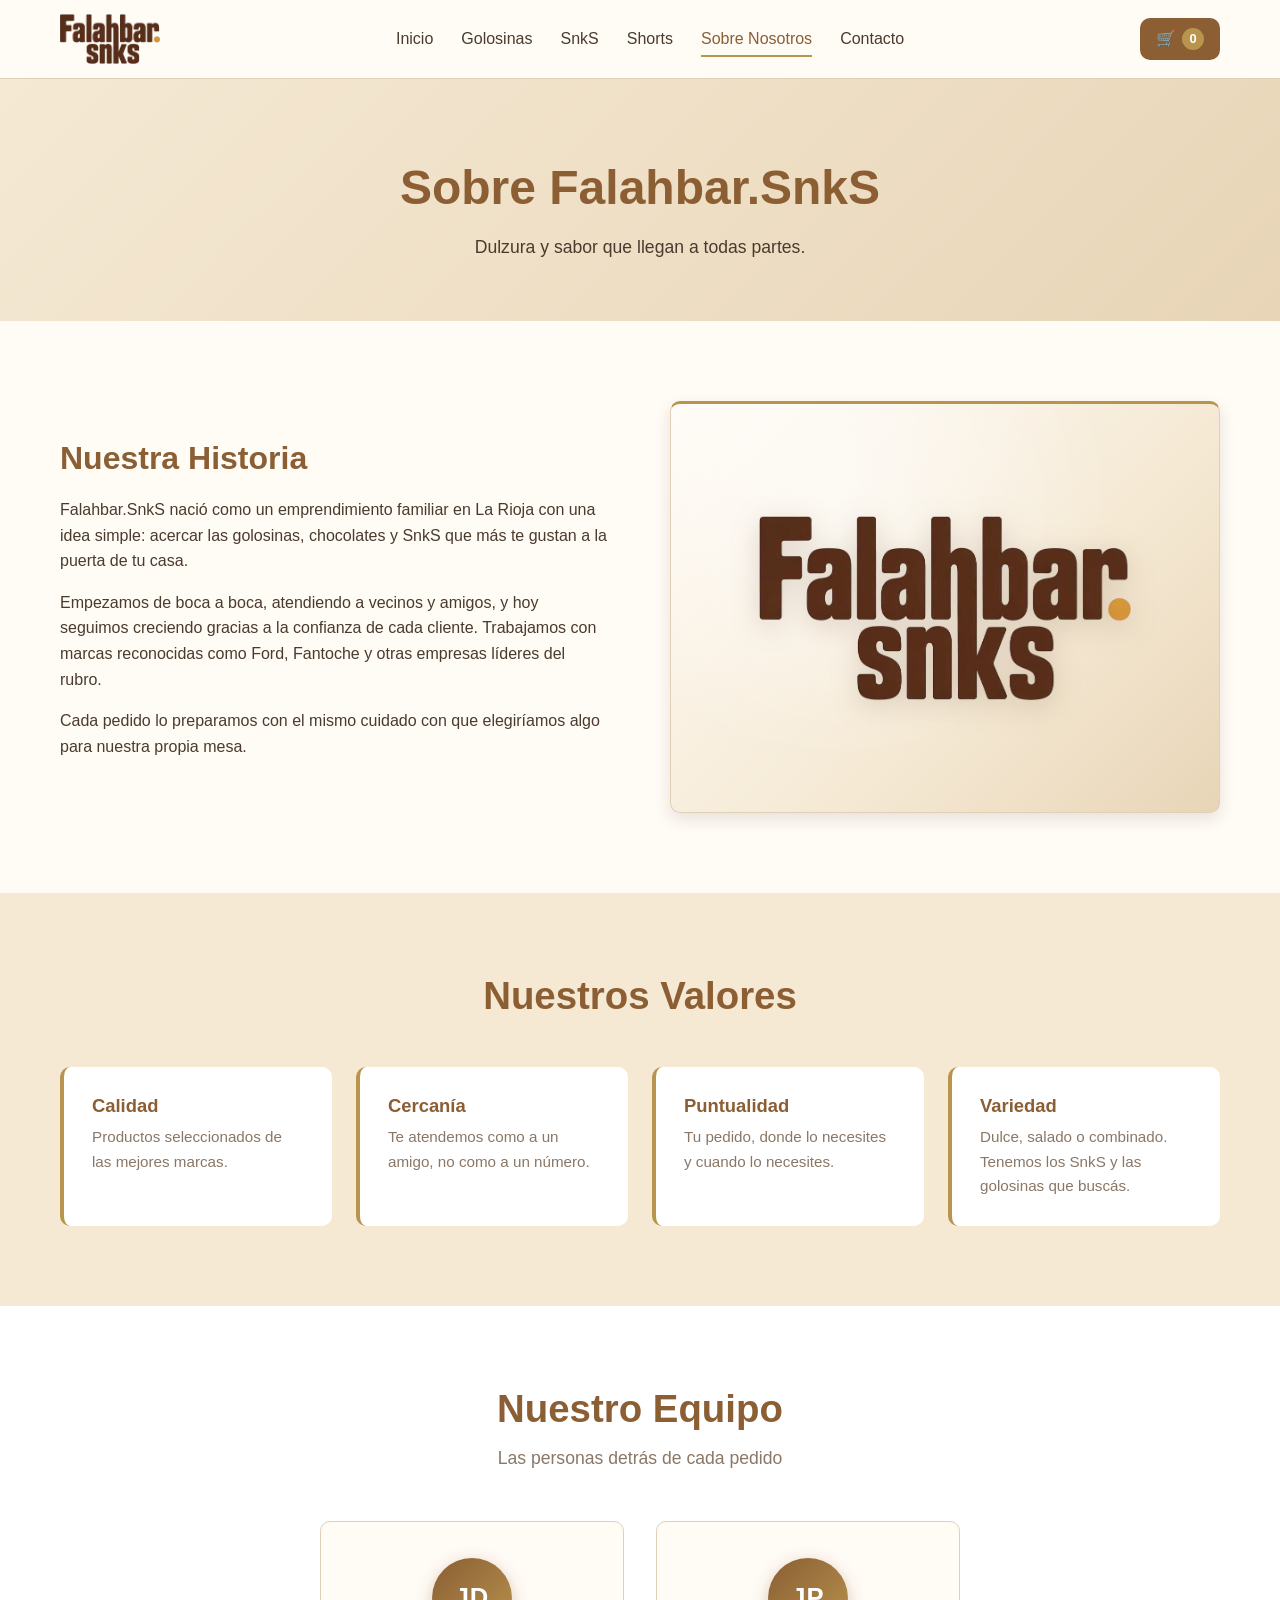
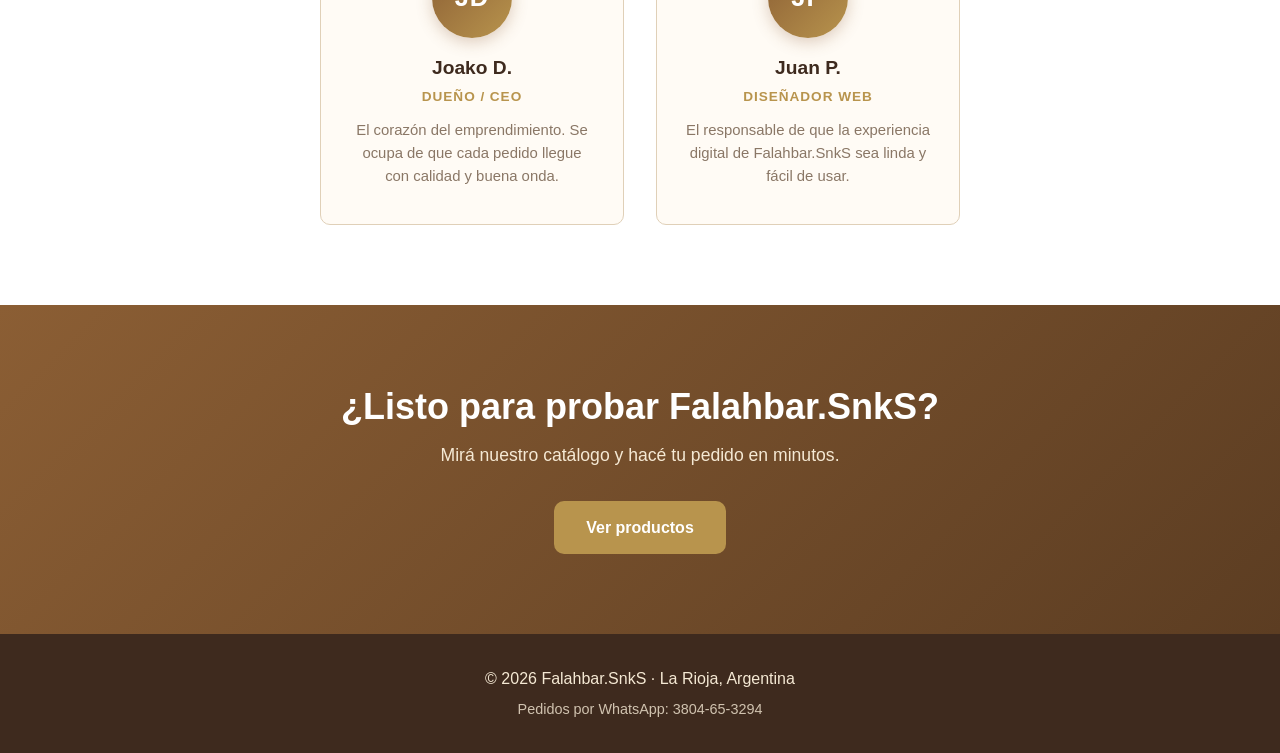
==== commit 751586f3: "Mejoras generales, tranciciones y apartado de shorts falta cambiar el apartado de shorts que esta en" ====
--- a/about.html
+++ b/about.html
@@ -1,91 +1,101 @@
-<!DOCTYPE html>
-<html lang="es">
-<head>
-    <meta charset="UTF-8">
-    <meta name="viewport" content="width=device-width, initial-scale=1.0">
-    <title>Falahbar.SnkS - Sobre Nosotros</title>
-    <link rel="stylesheet" href="styles.css">
-</head>
-<body>
-    <!-- HEADER / NAVEGACIÓN -->
-    <header class="header">
-        <nav class="nav container">
-            <a href="index.html" class="logo">Falahbar<span>.SnkS</span></a>
-            <button class="nav-toggle" id="navToggle" aria-label="Abrir menú">
-                <span></span><span></span><span></span>
-            </button>
-            <ul class="nav-links" id="navLinks">
-                <li><a href="index.html">Inicio</a></li>
-                <li><a href="index.html#golosinas">Golosinas</a></li>
-                <li><a href="index.html#snacks">SnkS</a></li>
-                <li><a href="about.html" class="active">Sobre Nosotros</a></li>
-                <li><a href="contact.html">Contacto</a></li>
-            </ul>
-        </nav>
-    </header>
-
-    <!-- PAGE HEADER -->
-    <section class="page-header">
-        <div class="container">
-            <h1>Sobre Falahbar.SnkS</h1>
-            <p>Dulzura y sabor que llegan a todas partes.</p>
-        </div>
-    </section>
-
-    <!-- NUESTRA HISTORIA -->
-    <section class="about-section">
-        <div class="container about-grid">
-            <div class="about-text">
-                <h2>Nuestra Historia</h2>
-                <p>
-                    Falahbar.SnkS nació como un emprendimiento familiar en La Rioja
-                    con una idea simple: acercar las golosinas, chocolates y SnkS
-                    que más te gustan a la puerta de tu casa.
-                </p>
-                <p>
-                    Empezamos de boca a boca, atendiendo a vecinos y amigos, y hoy
-                    seguimos creciendo gracias a la confianza de cada cliente.
-                    Trabajamos con marcas reconocidas como Ford, Fantoche y otras
-                    empresas líderes del rubro.
-                </p>
-                <p>
-                    Cada pedido lo preparamos con el mismo cuidado con que
-                    elegiríamos algo para nuestra propia mesa.
-                </p>
-            </div>
-            <div class="about-image">
-                <div class="image-placeholder">
-                    <span>🍫 Falahbar.SnkS 🍿</span>
-                </div>
-            </div>
-        </div>
-    </section>
-
-    <!-- VALORES -->
-    <section class="values">
-        <div class="container">
-            <h2 class="section-title">Nuestros Valores</h2>
-            <div class="values-grid">
-                <div class="value-item">
-                    <h3>Calidad</h3>
-                    <p>Productos seleccionados de las mejores marcas.</p>
-                </div>
-                <div class="value-item">
-                    <h3>Cercanía</h3>
-                    <p>Te atendemos como a un amigo, no como a un número.</p>
-                </div>
-                <div class="value-item">
-                    <h3>Puntualidad</h3>
-                    <p>Tu pedido, donde lo necesites y cuando lo necesites.</p>
-                </div>
-                <div class="value-item">
-                    <h3>Variedad</h3>
-                    <p>Dulce, salado o combinado. Tenemos los SnkS y las golosinas que buscás.</p>
-                </div>
-            </div>
-        </div>
-    </section>
-
+<!DOCTYPE html>
+<html lang="es">
+<head>
+    <meta charset="UTF-8">
+    <meta name="viewport" content="width=device-width, initial-scale=1.0">
+    <meta name="description" content="Conocé Falahbar.SnkS: emprendimiento familiar de La Rioja dedicado a golosinas, chocolates y snacks a domicilio.">
+    <meta name="theme-color" content="#8B5E34">
+    <title>Falahbar.SnkS - Sobre Nosotros</title>
+    <link rel="icon" type="image/png" href="logo.png">
+    <link rel="stylesheet" href="styles.css">
+</head>
+<body>
+    <!-- HEADER / NAVEGACIÓN -->
+    <header class="header">
+        <nav class="nav container">
+            <a href="index.html" class="logo" aria-label="Falahbar.SnkS - Inicio">
+                <img src="logo.png" alt="Falahbar.SnkS" class="logo-img">
+            </a>
+            <button class="nav-toggle" id="navToggle" aria-label="Abrir menú" aria-expanded="false">
+                <span></span><span></span><span></span>
+            </button>
+            <ul class="nav-links" id="navLinks">
+                <li><a href="index.html">Inicio</a></li>
+                <li><a href="index.html#golosinas">Golosinas</a></li>
+                <li><a href="index.html#snacks">SnkS</a></li>
+                <li><a href="shorts.html">Shorts</a></li>
+                <li><a href="about.html" class="active">Sobre Nosotros</a></li>
+                <li><a href="contact.html">Contacto</a></li>
+            </ul>
+            <a href="index.html#cart" class="cart-btn cart-btn-link" aria-label="Ver carrito en la página principal">
+                <span aria-hidden="true">🛒</span>
+                <span class="cart-count" id="cartCount">0</span>
+            </a>
+        </nav>
+    </header>
+
+    <!-- PAGE HEADER -->
+    <section class="page-header">
+        <div class="container">
+            <h1>Sobre Falahbar.SnkS</h1>
+            <p>Dulzura y sabor que llegan a todas partes.</p>
+        </div>
+    </section>
+
+    <!-- NUESTRA HISTORIA -->
+    <section class="about-section">
+        <div class="container about-grid">
+            <div class="about-text">
+                <h2>Nuestra Historia</h2>
+                <p>
+                    Falahbar.SnkS nació como un emprendimiento familiar en La Rioja
+                    con una idea simple: acercar las golosinas, chocolates y SnkS
+                    que más te gustan a la puerta de tu casa.
+                </p>
+                <p>
+                    Empezamos de boca a boca, atendiendo a vecinos y amigos, y hoy
+                    seguimos creciendo gracias a la confianza de cada cliente.
+                    Trabajamos con marcas reconocidas como Ford, Fantoche y otras
+                    empresas líderes del rubro.
+                </p>
+                <p>
+                    Cada pedido lo preparamos con el mismo cuidado con que
+                    elegiríamos algo para nuestra propia mesa.
+                </p>
+            </div>
+            <div class="about-image">
+                <div class="image-placeholder image-placeholder-logo">
+                    <img src="logo.png" alt="Falahbar.SnkS" class="about-logo-img">
+                </div>
+            </div>
+        </div>
+    </section>
+
+    <!-- VALORES -->
+    <section class="values">
+        <div class="container">
+            <h2 class="section-title">Nuestros Valores</h2>
+            <div class="values-grid">
+                <div class="value-item">
+                    <h3>Calidad</h3>
+                    <p>Productos seleccionados de las mejores marcas.</p>
+                </div>
+                <div class="value-item">
+                    <h3>Cercanía</h3>
+                    <p>Te atendemos como a un amigo, no como a un número.</p>
+                </div>
+                <div class="value-item">
+                    <h3>Puntualidad</h3>
+                    <p>Tu pedido, donde lo necesites y cuando lo necesites.</p>
+                </div>
+                <div class="value-item">
+                    <h3>Variedad</h3>
+                    <p>Dulce, salado o combinado. Tenemos los SnkS y las golosinas que buscás.</p>
+                </div>
+            </div>
+        </div>
+    </section>
+
     <!-- NUESTRO EQUIPO -->
     <section class="team">
         <div class="container">
@@ -108,23 +118,23 @@
         </div>
     </section>
 
-    <!-- CTA -->
-    <section class="cta">
-        <div class="container">
-            <h2>¿Listo para probar Falahbar.SnkS?</h2>
-            <p>Mirá nuestro catálogo y hacé tu pedido en minutos.</p>
-            <a href="index.html#golosinas" class="btn btn-primary">Ver productos</a>
-        </div>
-    </section>
-
-    <!-- FOOTER -->
-    <footer class="footer">
-        <div class="container">
-            <p>&copy; 2026 Falahbar.SnkS · La Rioja, Argentina</p>
-            <p class="footer-small">Pedidos por WhatsApp: 3804-65-3294</p>
-        </div>
-    </footer>
-
-    <script src="script.js"></script>
-</body>
-</html>
+    <!-- CTA -->
+    <section class="cta">
+        <div class="container">
+            <h2>¿Listo para probar Falahbar.SnkS?</h2>
+            <p>Mirá nuestro catálogo y hacé tu pedido en minutos.</p>
+            <a href="index.html#golosinas" class="btn btn-primary">Ver productos</a>
+        </div>
+    </section>
+
+    <!-- FOOTER -->
+    <footer class="footer">
+        <div class="container">
+            <p>&copy; 2026 Falahbar.SnkS · La Rioja, Argentina</p>
+            <p class="footer-small">Pedidos por WhatsApp: 3804-65-3294</p>
+        </div>
+    </footer>
+
+    <script src="script.js"></script>
+</body>
+</html>
--- a/styles.css
+++ b/styles.css
@@ -1,1117 +1,2083 @@
-/* ============================================
-   FALAHBAR.SnkS - ESTILOS
-   Paleta: marrón, dorado opaco, beige
-   ============================================ */
-:root {
-    --color-primary: #8B5E34;        /* Marrón principal */
-    --color-primary-dark: #5C3D22;   /* Marrón oscuro */
-    --color-gold: #B8944D;           /* Dorado opaco */
-    --color-gold-light: #D4B56A;     /* Dorado claro */
-    --color-beige: #F5E9D4;          /* Beige claro */
-    --color-beige-dark: #E8D5B7;     /* Beige oscuro */
-    --color-dark: #3E2A1E;           /* Marrón muy oscuro (textos) */
-    --color-text: #4A3B2E;
-    --color-muted: #8a7766;
-    --color-bg: #FFFBF5;             /* Fondo crema */
-    --color-bg-alt: #F5E9D4;         /* Fondo beige */
-    --color-border: #E0D0B8;
-    --color-success: #10b981;
-    --color-error: #ef4444;
-    --color-whatsapp: #25D366;
-    --color-whatsapp-dark: #1ebe5b;
-    --radius: 10px;
-    --shadow-sm: 0 1px 3px rgba(62, 42, 30, 0.08);
-    --shadow-md: 0 6px 16px rgba(62, 42, 30, 0.12);
-    --transition: all 0.3s ease;
-}
-
-* {
-    margin: 0;
-    padding: 0;
-    box-sizing: border-box;
-}
-
-html {
-    scroll-behavior: smooth;
-}
-
-body {
-    font-family: -apple-system, BlinkMacSystemFont, "Segoe UI", Roboto,
-                 "Helvetica Neue", Arial, sans-serif;
-    color: var(--color-text);
-    background-color: var(--color-bg);
-    line-height: 1.6;
-    -webkit-font-smoothing: antialiased;
-}
-
-h1, h2, h3 {
-    color: var(--color-dark);
-    line-height: 1.2;
-    font-weight: 700;
-}
-
-a {
-    text-decoration: none;
-    color: inherit;
-}
-
-img {
-    max-width: 100%;
-    display: block;
-}
-
-.container {
-    max-width: 1200px;
-    margin: 0 auto;
-    padding: 0 20px;
-}
-
-/* ============================================
-   BOTONES
-   ============================================ */
-.btn {
-    display: inline-block;
-    padding: 14px 32px;
-    border-radius: var(--radius);
-    font-weight: 600;
-    font-size: 1rem;
-    cursor: pointer;
-    border: none;
-    transition: var(--transition);
-    text-align: center;
-}
-
-.btn-primary {
-    background-color: var(--color-primary);
-    color: #fff;
-}
-
-.btn-primary:hover {
-    background-color: var(--color-primary-dark);
-    transform: translateY(-2px);
-    box-shadow: var(--shadow-md);
-}
-
-.btn-secondary {
-    background-color: transparent;
-    color: var(--color-primary);
-    border: 2px solid var(--color-gold);
-}
-
-.btn-secondary:hover {
-    background-color: var(--color-gold);
-    color: #fff;
-}
-
-.btn-whatsapp {
-    background-color: var(--color-whatsapp);
-    color: #fff;
-    width: 100%;
-}
-
-.btn-whatsapp:hover:not(:disabled) {
-    background-color: var(--color-whatsapp-dark);
-    transform: translateY(-2px);
-    box-shadow: var(--shadow-md);
-}
-
-.btn-whatsapp:disabled {
-    opacity: 0.5;
-    cursor: not-allowed;
-}
-
-.btn-small {
-    padding: 8px 16px;
-    font-size: 0.9rem;
-    width: auto;
-    display: inline-block;
-    margin-top: 8px;
-}
-
-/* ============================================
-   HEADER / NAVEGACIÓN
-   ============================================ */
-.header {
-    background-color: rgba(255, 251, 245, 0.95);
-    backdrop-filter: blur(10px);
-    border-bottom: 1px solid var(--color-border);
-    position: sticky;
-    top: 0;
-    z-index: 100;
-}
-
-.nav {
-    display: flex;
-    justify-content: space-between;
-    align-items: center;
-    padding: 18px 20px;
-    gap: 16px;
-}
-
-.logo {
-    font-size: 1.5rem;
-    font-weight: 800;
-    color: var(--color-primary);
-    letter-spacing: -0.5px;
-}
-
-.logo span {
-    color: var(--color-gold);
-}
-
-.nav-links {
-    display: flex;
-    list-style: none;
-    gap: 28px;
-}
-
-.nav-links a {
-    font-weight: 500;
-    color: var(--color-text);
-    transition: var(--transition);
-    position: relative;
-}
-
-.nav-links a:hover,
-.nav-links a.active {
-    color: var(--color-primary);
-}
-
-.nav-links a.active::after {
-    content: "";
-    position: absolute;
-    bottom: -8px;
-    left: 0;
-    right: 0;
-    height: 2px;
-    background-color: var(--color-gold);
-}
-
-.nav-toggle {
-    display: none;
-    flex-direction: column;
-    gap: 5px;
-    background: none;
-    border: none;
-    cursor: pointer;
-    padding: 5px;
-}
-
-.nav-toggle span {
-    display: block;
-    width: 25px;
-    height: 2px;
-    background-color: var(--color-dark);
-    transition: var(--transition);
-}
-
-.cart-btn {
-    position: relative;
-    background-color: var(--color-primary);
-    color: #fff;
-    border: none;
-    padding: 10px 16px;
-    border-radius: var(--radius);
-    cursor: pointer;
-    font-size: 1rem;
-    font-weight: 600;
-    transition: var(--transition);
-    display: flex;
-    align-items: center;
-    gap: 6px;
-}
-
-.cart-btn:hover {
-    background-color: var(--color-primary-dark);
-}
-
-.cart-count {
-    background-color: var(--color-gold);
-    color: #fff;
-    border-radius: 50%;
-    width: 22px;
-    height: 22px;
-    display: inline-flex;
-    align-items: center;
-    justify-content: center;
-    font-size: 0.8rem;
-    font-weight: 700;
-}
-
-/* ============================================
-   HERO
-   ============================================ */
-.hero {
-    padding: 100px 0 80px;
-    background: linear-gradient(135deg, var(--color-beige) 0%, var(--color-beige-dark) 100%);
-}
-
-.hero-content {
-    text-align: center;
-    max-width: 800px;
-    margin: 0 auto;
-}
-
-.hero h1 {
-    font-size: clamp(2.25rem, 6vw, 4rem);
-    margin-bottom: 24px;
-    letter-spacing: -0.02em;
-    color: var(--color-primary);
-}
-
-.highlight {
-    color: var(--color-gold);
-}
-
-.hero-subtitle {
-    font-size: 1.15rem;
-    color: var(--color-text);
-    margin-bottom: 40px;
-    max-width: 600px;
-    margin-left: auto;
-    margin-right: auto;
-}
-
-.hero-buttons {
-    display: flex;
-    gap: 16px;
-    justify-content: center;
-    flex-wrap: wrap;
-}
-
-/* ============================================
-   SECCIONES GENERALES
-   ============================================ */
-.section-title {
-    font-size: clamp(1.75rem, 3vw, 2.5rem);
-    text-align: center;
-    margin-bottom: 12px;
-    color: var(--color-primary);
-}
-
-.section-subtitle {
-    text-align: center;
-    color: var(--color-muted);
-    margin-bottom: 48px;
-    font-size: 1.1rem;
-}
-
-/* ============================================
-   PRODUCTOS
-   ============================================ */
-.products {
-    padding: 80px 0;
-}
-
-.products-alt {
-    background-color: var(--color-bg-alt);
-}
-
-.products-grid {
-    display: grid;
-    grid-template-columns: repeat(auto-fill, minmax(220px, 1fr));
-    gap: 24px;
-}
-
-.product-card {
-    background-color: #fff;
-    padding: 24px 20px;
-    border-radius: var(--radius);
-    border: 1px solid var(--color-border);
-    transition: var(--transition);
-    text-align: center;
-    display: flex;
-    flex-direction: column;
-}
-
-.product-card:hover {
-    transform: translateY(-4px);
-    box-shadow: var(--shadow-md);
-    border-color: var(--color-gold);
-}
-
-.product-emoji {
-    font-size: 2.5rem;
-    margin-bottom: 12px;
-}
-
-.product-card h3 {
-    font-size: 1rem;
-    margin-bottom: 10px;
-    min-height: 2.4em;
-    display: flex;
-    align-items: center;
-    justify-content: center;
-}
-
-.product-price {
-    color: var(--color-primary);
-    font-weight: 700;
-    font-size: 1.15rem;
-    margin-bottom: 16px;
-}
-
-.add-to-cart {
-    background-color: var(--color-gold);
-    color: #fff;
-    border: none;
-    padding: 10px;
-    border-radius: var(--radius);
-    cursor: pointer;
-    font-weight: 600;
-    transition: var(--transition);
-    margin-top: auto;
-}
-
-.add-to-cart:hover {
-    background-color: var(--color-primary);
-}
-
-/* ============================================
-   CARRITO
-   ============================================ */
-.cart-overlay {
-    position: fixed;
-    inset: 0;
-    background-color: rgba(0, 0, 0, 0.5);
-    z-index: 200;
-    opacity: 0;
-    pointer-events: none;
-    transition: opacity 0.3s ease;
-}
-
-.cart-overlay.active {
-    opacity: 1;
-    pointer-events: auto;
-}
-
-.cart {
-    position: fixed;
-    top: 0;
-    right: 0;
-    bottom: 0;
-    width: 100%;
-    max-width: 420px;
-    background-color: #fff;
-    z-index: 201;
-    transform: translateX(100%);
-    transition: transform 0.3s ease;
-    display: flex;
-    flex-direction: column;
-    box-shadow: -4px 0 20px rgba(0, 0, 0, 0.1);
-}
-
-.cart.active {
-    transform: translateX(0);
-}
-
-.cart-header {
-    padding: 24px;
-    border-bottom: 1px solid var(--color-border);
-    display: flex;
-    justify-content: space-between;
-    align-items: center;
-    background-color: var(--color-beige);
-}
-
-.cart-header h2 {
-    color: var(--color-primary);
-    font-size: 1.35rem;
-}
-
-.cart-close {
-    background: none;
-    border: none;
-    font-size: 2rem;
-    cursor: pointer;
-    line-height: 1;
-    color: var(--color-dark);
-}
-
-.cart-items {
-    flex: 1;
-    overflow-y: auto;
-    padding: 20px 24px;
-}
-
-.cart-empty {
-    color: var(--color-muted);
-    text-align: center;
-    padding: 40px 0;
-}
-
-.cart-item {
-    display: flex;
-    align-items: center;
-    gap: 12px;
-    padding: 14px 0;
-    border-bottom: 1px solid var(--color-border);
-}
-
-.cart-item-info {
-    flex: 1;
-}
-
-.cart-item-info h4 {
-    font-size: 0.95rem;
-    color: var(--color-dark);
-    margin-bottom: 4px;
-}
-
-.cart-item-price {
-    color: var(--color-primary);
-    font-weight: 600;
-    font-size: 0.9rem;
-}
-
-.qty-controls {
-    display: flex;
-    align-items: center;
-    gap: 8px;
-}
-
-.qty-btn {
-    width: 28px;
-    height: 28px;
-    border-radius: 50%;
-    border: 1px solid var(--color-border);
-    background-color: #fff;
-    cursor: pointer;
-    font-weight: 700;
-    color: var(--color-primary);
-    transition: var(--transition);
-}
-
-.qty-btn:hover {
-    background-color: var(--color-primary);
-    color: #fff;
-    border-color: var(--color-primary);
-}
-
-.qty-value {
-    min-width: 24px;
-    text-align: center;
-    font-weight: 600;
-}
-
-.cart-footer {
-    padding: 20px 24px;
-    border-top: 1px solid var(--color-border);
-    background-color: var(--color-beige);
-}
-
-.cart-total {
-    display: flex;
-    justify-content: space-between;
-    align-items: center;
-    margin-bottom: 16px;
-    font-size: 1.2rem;
-}
-
-.cart-total strong {
-    color: var(--color-primary);
-    font-size: 1.5rem;
-}
-
-/* ============================================
-   CTA
-   ============================================ */
-.cta {
-    background: linear-gradient(135deg, var(--color-primary) 0%, var(--color-primary-dark) 100%);
-    color: #fff;
-    padding: 80px 0;
-    text-align: center;
-}
-
-.cta h2 {
-    color: #fff;
-    font-size: clamp(1.75rem, 3vw, 2.25rem);
-    margin-bottom: 12px;
-}
-
-.cta p {
-    color: var(--color-beige);
-    margin-bottom: 32px;
-    font-size: 1.1rem;
-}
-
-.cta .btn-primary {
-    background-color: var(--color-gold);
-}
-
-.cta .btn-primary:hover {
-    background-color: var(--color-gold-light);
-}
-
-/* ============================================
-   PAGE HEADER (Sobre / Contacto)
-   ============================================ */
-.page-header {
-    padding: 80px 0 60px;
-    text-align: center;
-    background: linear-gradient(135deg, var(--color-beige) 0%, var(--color-beige-dark) 100%);
-}
-
-.page-header h1 {
-    font-size: clamp(2rem, 4vw, 3rem);
-    margin-bottom: 16px;
-    color: var(--color-primary);
-}
-
-.page-header p {
-    font-size: 1.1rem;
-    color: var(--color-text);
-    max-width: 600px;
-    margin: 0 auto;
-}
-
-/* ============================================
-   ABOUT
-   ============================================ */
-.about-section {
-    padding: 80px 0;
-}
-
-.about-grid {
-    display: grid;
-    grid-template-columns: 1fr 1fr;
-    gap: 60px;
-    align-items: center;
-}
-
-.about-text h2 {
-    font-size: 2rem;
-    margin-bottom: 20px;
-    color: var(--color-primary);
-}
-
-.about-text p {
-    margin-bottom: 16px;
-    color: var(--color-text);
-}
-
-.image-placeholder {
-    aspect-ratio: 4/3;
-    background: linear-gradient(135deg, var(--color-gold), var(--color-primary));
-    border-radius: var(--radius);
-    display: flex;
-    align-items: center;
-    justify-content: center;
-    color: #fff;
-    font-weight: 700;
-    font-size: 1.5rem;
-}
-
-/* ============================================
-   VALORES
-   ============================================ */
-.values {
-    padding: 80px 0;
-    background-color: var(--color-bg-alt);
-}
-
-.values-grid {
-    display: grid;
-    grid-template-columns: repeat(auto-fit, minmax(220px, 1fr));
-    gap: 24px;
-    margin-top: 48px;
-}
-
-.value-item {
-    background-color: #fff;
-    padding: 28px;
-    border-radius: var(--radius);
-    border-left: 4px solid var(--color-gold);
-}
-
-.value-item h3 {
-    margin-bottom: 8px;
-    font-size: 1.15rem;
-    color: var(--color-primary);
-}
-
-.value-item p {
-    color: var(--color-muted);
-    font-size: 0.95rem;
-}
-
-/* ============================================
-   CONTACTO
-   ============================================ */
-.contact-section {
-    padding: 80px 0;
-}
-
-.contact-grid {
-    display: grid;
-    grid-template-columns: 1fr 2fr;
-    gap: 48px;
-}
-
-.contact-info h2,
-.contact-form h2 {
-    margin-bottom: 24px;
-    font-size: 1.5rem;
-    color: var(--color-primary);
-}
-
-.info-item {
-    margin-bottom: 20px;
-}
-
-.info-item strong {
-    display: block;
-    color: var(--color-dark);
-    margin-bottom: 4px;
-}
-
-.info-item p {
-    color: var(--color-muted);
-}
-
-.contact-form {
-    background-color: var(--color-bg-alt);
-    padding: 40px;
-    border-radius: var(--radius);
-}
-
-.form-group {
-    margin-bottom: 20px;
-}
-
-.form-group label {
-    display: block;
-    margin-bottom: 8px;
-    font-weight: 500;
-    color: var(--color-dark);
-}
-
-.form-group input,
-.form-group textarea {
-    width: 100%;
-    padding: 12px 16px;
-    border: 1px solid var(--color-border);
-    border-radius: var(--radius);
-    font-size: 1rem;
-    font-family: inherit;
-    background-color: #fff;
-    transition: var(--transition);
-}
-
-.form-group input:focus,
-.form-group textarea:focus {
-    outline: none;
-    border-color: var(--color-gold);
-    box-shadow: 0 0 0 3px rgba(184, 148, 77, 0.2);
-}
-
-.form-group textarea {
-    resize: vertical;
-}
-
-.error-message {
-    display: block;
-    color: var(--color-error);
-    font-size: 0.875rem;
-    margin-top: 6px;
-    min-height: 20px;
-}
-
-.form-group.has-error input,
-.form-group.has-error textarea {
-    border-color: var(--color-error);
-}
-
-.form-success {
-    color: var(--color-success);
-    font-weight: 600;
-    margin-top: 16px;
-    text-align: center;
-}
-
-/* ============================================
-   FOOTER
-   ============================================ */
-.footer {
-    background-color: var(--color-dark);
-    color: var(--color-beige);
-    padding: 32px 0;
-    text-align: center;
-}
-
-.footer-small {
-    font-size: 0.9rem;
-    opacity: 0.8;
-    margin-top: 6px;
-}
-
-/* ============================================
-   RESPONSIVE
-   ============================================ */
-@media (max-width: 900px) {
-    .nav-toggle {
-        display: flex;
-        order: 2;
-    }
-
-    .cart-btn {
-        order: 3;
-    }
-
-    .nav-links {
-        order: 4;
-        position: absolute;
-        top: 100%;
-        left: 0;
-        right: 0;
-        background-color: #fff;
-        flex-direction: column;
-        padding: 20px;
-        border-bottom: 1px solid var(--color-border);
-        gap: 16px;
-        transform: translateY(-200%);
-        transition: transform 0.3s ease;
-    }
-
-    .nav-links.active {
-        transform: translateY(0);
-    }
-
-    .about-grid,
-    .contact-grid {
-        grid-template-columns: 1fr;
-    }
-
-    .hero {
-        padding: 60px 0 40px;
-    }
-
-    .contact-form {
-        padding: 24px;
-    }
-
-    .products-grid {
-        grid-template-columns: repeat(auto-fill, minmax(160px, 1fr));
-        gap: 16px;
-    }
-
-    .product-card {
-        padding: 18px 14px;
-    }
-
-    .user-access-box {
-        grid-template-columns: 1fr;
-        padding: 22px;
-    }
-
-    .user-form-row {
-        flex-direction: column;
-    }
-
-    #userName {
-        min-width: 100%;
-    }
-}
-
-
-/* ============================================
-   NOMBRE DEL CLIENTE / LOGIN SIMPLE
-   ============================================ */
-.user-access {
-    padding: 56px 0;
-    background-color: #fff;
-    border-top: 1px solid var(--color-border);
-}
-
-.user-access-box {
-    display: grid;
-    grid-template-columns: 1.2fr 1fr;
-    gap: 24px;
-    align-items: center;
-    background-color: var(--color-bg-alt);
-    border: 1px solid var(--color-border);
-    border-radius: var(--radius);
-    padding: 28px;
-    box-shadow: var(--shadow-sm);
-}
-
-.user-access-box h2 {
-    color: var(--color-primary);
-    margin-bottom: 8px;
-}
-
-.user-access-box p {
-    color: var(--color-text);
-}
-
-.user-form-row {
-    display: flex;
-    gap: 12px;
-    flex-wrap: wrap;
-}
-
-#userName {
-    flex: 1;
-    min-width: 220px;
-    padding: 12px 16px;
-    border: 1px solid var(--color-border);
-    border-radius: var(--radius);
-    font-size: 1rem;
-    font-family: inherit;
-    background-color: #fff;
-}
-
-#userName:focus {
-    outline: none;
-    border-color: var(--color-gold);
-    box-shadow: 0 0 0 3px rgba(184, 148, 77, 0.2);
-}
-
-/* ============================================
-   MODAL: NOMBRE DEL CLIENTE
-   ============================================ */
-.name-modal-overlay {
-    position: fixed;
-    inset: 0;
-    background-color: rgba(62, 42, 30, 0.65);
-    backdrop-filter: blur(4px);
-    z-index: 500;
-    display: flex;
-    align-items: center;
-    justify-content: center;
-    padding: 20px;
-    opacity: 0;
-    pointer-events: none;
-    transition: opacity 0.35s ease;
-}
-
-.name-modal-overlay.active {
-    opacity: 1;
-    pointer-events: all;
-}
-
-.name-modal {
-    background-color: var(--color-bg);
-    border-radius: 16px;
-    padding: 40px 36px;
-    max-width: 440px;
-    width: 100%;
-    text-align: center;
-    box-shadow: 0 24px 60px rgba(62, 42, 30, 0.25);
-    transform: translateY(24px) scale(0.97);
-    transition: transform 0.35s ease, opacity 0.35s ease;
-    border-top: 4px solid var(--color-gold);
-}
-
-.name-modal-overlay.active .name-modal {
-    transform: translateY(0) scale(1);
-}
-
-.name-modal-icon {
-    font-size: 3rem;
-    margin-bottom: 16px;
-    line-height: 1;
-}
-
-.name-modal h2 {
-    font-size: 1.5rem;
-    color: var(--color-primary);
-    margin-bottom: 10px;
-}
-
-.name-modal p {
-    color: var(--color-muted);
-    margin-bottom: 24px;
-    font-size: 0.97rem;
-}
-
-.name-modal-form {
-    display: flex;
-    flex-direction: column;
-    gap: 12px;
-    margin-bottom: 14px;
-}
-
-.name-modal-form input {
-    width: 100%;
-    padding: 13px 16px;
-    border: 1px solid var(--color-border);
-    border-radius: var(--radius);
-    font-size: 1rem;
-    font-family: inherit;
-    background-color: #fff;
-    text-align: center;
-    transition: var(--transition);
-}
-
-.name-modal-form input:focus {
-    outline: none;
-    border-color: var(--color-gold);
-    box-shadow: 0 0 0 3px rgba(184, 148, 77, 0.2);
-}
-
-.name-modal-form .btn {
-    width: 100%;
-}
-
-.name-modal-skip {
-    background: none;
-    border: none;
-    color: var(--color-muted);
-    font-size: 0.9rem;
-    cursor: pointer;
-    text-decoration: underline;
-    transition: var(--transition);
-}
-
-.name-modal-skip:hover {
-    color: var(--color-text);
-}
-
-/* ============================================
-   ANIMACIÓN: AGREGAR AL CARRITO
-   ============================================ */
-@keyframes addedPop {
-    0%   { transform: scale(1); }
-    40%  { transform: scale(1.18); background-color: var(--color-primary); }
-    70%  { transform: scale(0.94); }
-    100% { transform: scale(1); background-color: var(--color-gold); }
-}
-
-@keyframes cartPulse {
-    0%   { transform: scale(1); }
-    35%  { transform: scale(1.22); }
-    65%  { transform: scale(0.95); }
-    100% { transform: scale(1); }
-}
-
-@keyframes flyDot {
-    0%   { opacity: 1; transform: translate(0, 0) scale(1); }
-    100% { opacity: 0; transform: translate(var(--dx), var(--dy)) scale(0.4); }
-}
-
-.add-to-cart.added {
-    animation: addedPop 0.45s ease forwards;
-}
-
-.cart-btn.pulse {
-    animation: cartPulse 0.45s ease;
-}
-
-/* Toast de confirmación */
-.cart-toast {
-    position: fixed;
-    bottom: 28px;
-    left: 50%;
-    transform: translateX(-50%) translateY(80px);
-    background-color: var(--color-primary-dark);
-    color: #fff;
-    padding: 12px 24px;
-    border-radius: 50px;
-    font-size: 0.95rem;
-    font-weight: 600;
-    z-index: 400;
-    pointer-events: none;
-    transition: transform 0.35s ease, opacity 0.35s ease;
-    opacity: 0;
-    white-space: nowrap;
-    box-shadow: var(--shadow-md);
-}
-
-.cart-toast.visible {
-    transform: translateX(-50%) translateY(0);
-    opacity: 1;
-}
-
-/* ============================================
-   BOTÓN VACIAR CARRITO
-   ============================================ */
-.btn-danger {
-    background-color: transparent;
-    color: #ef4444;
-    border: 1.5px solid #ef4444;
-    width: 100%;
-    margin-top: 10px;
-    padding: 11px 24px;
-    font-size: 0.95rem;
-}
-
-.btn-danger:hover {
-    background-color: #ef4444;
-    color: #fff;
-    transform: translateY(-1px);
-    box-shadow: 0 4px 12px rgba(239, 68, 68, 0.3);
-}
-
-/* ============================================
-   SECCIÓN: NUESTRO EQUIPO
-   ============================================ */
-.team {
-    padding: 80px 0;
-    background-color: #fff;
-}
-
-.team-grid {
-    display: grid;
-    grid-template-columns: repeat(auto-fit, minmax(240px, 1fr));
-    gap: 32px;
-    margin-top: 48px;
-    justify-content: center;
-    max-width: 640px;
-    margin-left: auto;
-    margin-right: auto;
-}
-
-.team-member {
-    text-align: center;
-    padding: 36px 28px;
-    border-radius: var(--radius);
-    border: 1px solid var(--color-border);
-    background-color: var(--color-bg);
-    transition: var(--transition);
-}
-
-.team-member:hover {
-    transform: translateY(-4px);
-    box-shadow: var(--shadow-md);
-    border-color: var(--color-gold);
-}
-
-.team-avatar {
-    width: 80px;
-    height: 80px;
-    border-radius: 50%;
-    background: linear-gradient(135deg, var(--color-primary) 0%, var(--color-gold) 100%);
-    color: #fff;
-    font-size: 1.6rem;
-    font-weight: 700;
-    display: flex;
-    align-items: center;
-    justify-content: center;
-    margin: 0 auto 18px;
-    box-shadow: 0 4px 16px rgba(139, 94, 52, 0.3);
-    letter-spacing: 1px;
-}
-
-.team-member h3 {
-    font-size: 1.2rem;
-    color: var(--color-dark);
-    margin-bottom: 4px;
-}
-
-.team-role {
-    display: inline-block;
-    color: var(--color-gold);
-    font-size: 0.85rem;
-    font-weight: 600;
-    text-transform: uppercase;
-    letter-spacing: 0.07em;
-    margin-bottom: 12px;
-}
-
-.team-member p {
-    color: var(--color-muted);
-    font-size: 0.93rem;
-    line-height: 1.55;
-}
-
+/* ============================================
+   FALAHBAR.SnkS - ESTILOS
+   Paleta: marrón, dorado opaco, beige
+   ============================================ */
+:root {
+    --color-primary: #8B5E34;        /* Marrón principal */
+    --color-primary-dark: #5C3D22;   /* Marrón oscuro */
+    --color-gold: #B8944D;           /* Dorado opaco */
+    --color-gold-light: #D4B56A;     /* Dorado claro */
+    --color-beige: #F5E9D4;          /* Beige claro */
+    --color-beige-dark: #E8D5B7;     /* Beige oscuro */
+    --color-dark: #3E2A1E;           /* Marrón muy oscuro (textos) */
+    --color-text: #4A3B2E;
+    --color-muted: #8a7766;
+    --color-bg: #FFFBF5;             /* Fondo crema */
+    --color-bg-alt: #F5E9D4;         /* Fondo beige */
+    --color-border: #E0D0B8;
+    --color-success: #10b981;
+    --color-error: #ef4444;
+    --color-whatsapp: #25D366;
+    --color-whatsapp-dark: #1ebe5b;
+    --radius: 10px;
+    --shadow-sm: 0 1px 3px rgba(62, 42, 30, 0.08);
+    --shadow-md: 0 6px 16px rgba(62, 42, 30, 0.12);
+    --transition: all 0.3s ease;
+}
+
+* {
+    margin: 0;
+    padding: 0;
+    box-sizing: border-box;
+}
+
+html {
+    scroll-behavior: smooth;
+}
+
+body {
+    font-family: -apple-system, BlinkMacSystemFont, "Segoe UI", Roboto,
+                 "Helvetica Neue", Arial, sans-serif;
+    color: var(--color-text);
+    background-color: var(--color-bg);
+    line-height: 1.6;
+    -webkit-font-smoothing: antialiased;
+}
+
+body.no-scroll {
+    overflow: hidden;
+}
+
+h1, h2, h3 {
+    color: var(--color-dark);
+    line-height: 1.2;
+    font-weight: 700;
+}
+
+a {
+    text-decoration: none;
+    color: inherit;
+}
+
+img {
+    max-width: 100%;
+    display: block;
+}
+
+.container {
+    max-width: 1200px;
+    margin: 0 auto;
+    padding: 0 20px;
+}
+
+.visually-hidden {
+    position: absolute !important;
+    width: 1px; height: 1px;
+    padding: 0; margin: -1px;
+    overflow: hidden;
+    clip: rect(0, 0, 0, 0);
+    white-space: nowrap;
+    border: 0;
+}
+
+/* ============================================
+   BOTONES
+   ============================================ */
+.btn {
+    display: inline-block;
+    padding: 14px 32px;
+    border-radius: var(--radius);
+    font-weight: 600;
+    font-size: 1rem;
+    cursor: pointer;
+    border: none;
+    transition: var(--transition);
+    text-align: center;
+    font-family: inherit;
+}
+
+.btn-primary {
+    background-color: var(--color-primary);
+    color: #fff;
+}
+
+.btn-primary:hover {
+    background-color: var(--color-primary-dark);
+    transform: translateY(-2px);
+    box-shadow: var(--shadow-md);
+}
+
+.btn-secondary {
+    background-color: transparent;
+    color: var(--color-primary);
+    border: 2px solid var(--color-gold);
+}
+
+.btn-secondary:hover {
+    background-color: var(--color-gold);
+    color: #fff;
+}
+
+.btn-whatsapp {
+    background-color: var(--color-whatsapp);
+    color: #fff;
+    width: 100%;
+}
+
+.btn-whatsapp:hover:not(:disabled) {
+    background-color: var(--color-whatsapp-dark);
+    transform: translateY(-2px);
+    box-shadow: var(--shadow-md);
+}
+
+.btn-whatsapp:disabled {
+    opacity: 0.5;
+    cursor: not-allowed;
+}
+
+.btn-small {
+    padding: 8px 16px;
+    font-size: 0.9rem;
+    width: auto;
+    display: inline-block;
+    margin-top: 8px;
+}
+
+.link-btn {
+    background: none;
+    border: none;
+    padding: 0;
+    color: var(--color-primary);
+    font-size: 0.9rem;
+    font-weight: 600;
+    cursor: pointer;
+    text-decoration: underline;
+    text-underline-offset: 3px;
+    font-family: inherit;
+    transition: color 0.2s ease;
+}
+
+.link-btn:hover {
+    color: var(--color-primary-dark);
+}
+
+/* ============================================
+   HEADER / NAVEGACIÓN
+   ============================================ */
+.header {
+    background-color: rgba(255, 251, 245, 0.95);
+    backdrop-filter: blur(10px);
+    -webkit-backdrop-filter: blur(10px);
+    border-bottom: 1px solid var(--color-border);
+    position: sticky;
+    top: 0;
+    z-index: 100;
+}
+
+.nav {
+    display: flex;
+    justify-content: space-between;
+    align-items: center;
+    padding: 14px 20px;
+    gap: 16px;
+}
+
+.logo {
+    display: inline-flex;
+    align-items: center;
+    line-height: 0;
+}
+
+.logo-img {
+    height: 50px;
+    width: auto;
+    display: block;
+    transition: transform 0.25s ease;
+    object-fit: contain;
+}
+
+.logo:hover .logo-img {
+    transform: scale(1.04);
+}
+
+.nav-links {
+    display: flex;
+    list-style: none;
+    gap: 28px;
+}
+
+.nav-links a {
+    font-weight: 500;
+    color: var(--color-text);
+    transition: color 0.25s ease;
+    position: relative;
+    padding-bottom: 2px;
+}
+
+.nav-links a::after {
+    content: "";
+    position: absolute;
+    bottom: -8px;
+    left: 0;
+    right: 0;
+    height: 2px;
+    background-color: var(--color-gold);
+    transform: scaleX(0);
+    transform-origin: left center;
+    transition: transform 0.3s cubic-bezier(0.22, 0.61, 0.36, 1);
+}
+
+.nav-links a:hover,
+.nav-links a.active {
+    color: var(--color-primary);
+}
+
+.nav-links a:hover::after,
+.nav-links a.active::after {
+    transform: scaleX(1);
+}
+
+.nav-links a.active::after {
+    background-color: var(--color-gold);
+}
+
+.nav-toggle {
+    display: none;
+    flex-direction: column;
+    gap: 5px;
+    background: none;
+    border: none;
+    cursor: pointer;
+    padding: 5px;
+}
+
+.nav-toggle span {
+    display: block;
+    width: 25px;
+    height: 2px;
+    background-color: var(--color-dark);
+    transition: var(--transition);
+}
+
+.cart-btn {
+    position: relative;
+    background-color: var(--color-primary);
+    color: #fff;
+    border: none;
+    padding: 10px 16px;
+    border-radius: var(--radius);
+    cursor: pointer;
+    font-size: 1rem;
+    font-weight: 600;
+    transition: var(--transition);
+    display: inline-flex;
+    align-items: center;
+    gap: 6px;
+    text-decoration: none;
+    font-family: inherit;
+    line-height: 1;
+}
+
+.cart-btn:hover {
+    background-color: var(--color-primary-dark);
+    transform: translateY(-1px);
+}
+
+.cart-btn-link {
+    /* En otras páginas, el carrito es un link a la home */
+    background-color: var(--color-primary);
+}
+
+.cart-count {
+    background-color: var(--color-gold);
+    color: #fff;
+    border-radius: 50%;
+    min-width: 22px;
+    height: 22px;
+    padding: 0 6px;
+    display: inline-flex;
+    align-items: center;
+    justify-content: center;
+    font-size: 0.8rem;
+    font-weight: 700;
+}
+
+/* ============================================
+   HERO
+   ============================================ */
+.hero {
+    padding: 80px 0 60px;
+    background: linear-gradient(135deg, var(--color-beige) 0%, var(--color-beige-dark) 100%);
+}
+
+.hero-content {
+    text-align: center;
+    max-width: 820px;
+    margin: 0 auto;
+}
+
+.hero-logo {
+    max-width: 440px;
+    width: min(70%, 440px);
+    height: auto;
+    margin: 0 auto 28px;
+    display: block;
+    filter: drop-shadow(0 6px 20px rgba(92, 61, 34, 0.18));
+    animation: heroLogoIn 0.8s ease both;
+}
+
+@keyframes heroLogoIn {
+    0%   { opacity: 0; transform: translateY(12px) scale(0.96); }
+    100% { opacity: 1; transform: translateY(0) scale(1); }
+}
+
+.hero-subtitle {
+    font-size: 1.15rem;
+    color: var(--color-text);
+    margin: 0 auto 32px;
+    max-width: 600px;
+}
+
+.hero-buttons {
+    display: flex;
+    gap: 16px;
+    justify-content: center;
+    flex-wrap: wrap;
+}
+
+/* ============================================
+   SECCIONES GENERALES
+   ============================================ */
+.section-title {
+    font-size: clamp(1.75rem, 3vw, 2.5rem);
+    text-align: center;
+    margin-bottom: 12px;
+    color: var(--color-primary);
+}
+
+.section-subtitle {
+    text-align: center;
+    color: var(--color-muted);
+    margin-bottom: 40px;
+    font-size: 1.1rem;
+}
+
+/* ============================================
+   PRODUCTOS
+   ============================================ */
+.products {
+    padding: 80px 0;
+}
+
+.products-alt {
+    background-color: var(--color-bg-alt);
+}
+
+.products-grid {
+    display: grid;
+    grid-template-columns: repeat(auto-fill, minmax(220px, 1fr));
+    gap: 24px;
+}
+
+.product-card {
+    background-color: #fff;
+    padding: 24px 20px;
+    border-radius: var(--radius);
+    border: 1px solid var(--color-border);
+    transition: var(--transition);
+    text-align: center;
+    display: flex;
+    flex-direction: column;
+}
+
+.product-card:hover {
+    transform: translateY(-4px);
+    box-shadow: var(--shadow-md);
+    border-color: var(--color-gold);
+}
+
+.product-emoji {
+    font-size: 2.5rem;
+    margin-bottom: 12px;
+}
+
+.product-card h3 {
+    font-size: 1rem;
+    margin-bottom: 10px;
+    min-height: 2.4em;
+    display: flex;
+    align-items: center;
+    justify-content: center;
+}
+
+.product-price {
+    color: var(--color-primary);
+    font-weight: 700;
+    font-size: 1.15rem;
+    margin-bottom: 16px;
+}
+
+.add-to-cart {
+    background-color: var(--color-gold);
+    color: #fff;
+    border: none;
+    padding: 10px;
+    border-radius: var(--radius);
+    cursor: pointer;
+    font-weight: 600;
+    transition: var(--transition);
+    margin-top: auto;
+    font-family: inherit;
+}
+
+.add-to-cart:hover {
+    background-color: var(--color-primary);
+}
+
+/* ============================================
+   CARRITO
+   ============================================ */
+.cart-overlay {
+    position: fixed;
+    inset: 0;
+    background-color: rgba(0, 0, 0, 0.5);
+    z-index: 200;
+    opacity: 0;
+    pointer-events: none;
+    transition: opacity 0.3s ease;
+}
+
+.cart-overlay.active {
+    opacity: 1;
+    pointer-events: auto;
+}
+
+.cart {
+    position: fixed;
+    top: 0;
+    right: 0;
+    bottom: 0;
+    width: 100%;
+    max-width: 420px;
+    background-color: #fff;
+    z-index: 201;
+    transform: translateX(100%);
+    transition: transform 0.3s ease;
+    display: flex;
+    flex-direction: column;
+    box-shadow: -4px 0 20px rgba(0, 0, 0, 0.1);
+}
+
+.cart.active {
+    transform: translateX(0);
+}
+
+.cart-header {
+    padding: 22px 24px;
+    border-bottom: 1px solid var(--color-border);
+    display: flex;
+    justify-content: space-between;
+    align-items: center;
+    background-color: var(--color-beige);
+}
+
+.cart-header h2 {
+    color: var(--color-primary);
+    font-size: 1.35rem;
+}
+
+.cart-close {
+    background: none;
+    border: none;
+    font-size: 2rem;
+    cursor: pointer;
+    line-height: 1;
+    color: var(--color-dark);
+    padding: 0 4px;
+}
+
+.cart-items {
+    flex: 1;
+    overflow-y: auto;
+    padding: 20px 24px;
+}
+
+.cart-empty {
+    color: var(--color-muted);
+    text-align: center;
+    padding: 40px 0;
+}
+
+.cart-item {
+    display: flex;
+    align-items: center;
+    gap: 12px;
+    padding: 14px 0;
+    border-bottom: 1px solid var(--color-border);
+}
+
+.cart-item-info {
+    flex: 1;
+}
+
+.cart-item-info h4 {
+    font-size: 0.95rem;
+    color: var(--color-dark);
+    margin-bottom: 4px;
+}
+
+.cart-item-price {
+    color: var(--color-primary);
+    font-weight: 600;
+    font-size: 0.9rem;
+}
+
+.qty-controls {
+    display: flex;
+    align-items: center;
+    gap: 8px;
+}
+
+.qty-btn {
+    width: 28px;
+    height: 28px;
+    border-radius: 50%;
+    border: 1px solid var(--color-border);
+    background-color: #fff;
+    cursor: pointer;
+    font-weight: 700;
+    color: var(--color-primary);
+    transition: var(--transition);
+}
+
+.qty-btn:hover {
+    background-color: var(--color-primary);
+    color: #fff;
+    border-color: var(--color-primary);
+}
+
+.qty-value {
+    min-width: 24px;
+    text-align: center;
+    font-weight: 600;
+}
+
+.cart-footer {
+    padding: 20px 24px;
+    border-top: 1px solid var(--color-border);
+    background-color: var(--color-beige);
+}
+
+.cart-total {
+    display: flex;
+    justify-content: space-between;
+    align-items: center;
+    margin-bottom: 16px;
+    font-size: 1.2rem;
+}
+
+.cart-total strong {
+    color: var(--color-primary);
+    font-size: 1.5rem;
+}
+
+/* ============================================
+   CTA
+   ============================================ */
+.cta {
+    background: linear-gradient(135deg, var(--color-primary) 0%, var(--color-primary-dark) 100%);
+    color: #fff;
+    padding: 80px 0;
+    text-align: center;
+}
+
+.cta h2 {
+    color: #fff;
+    font-size: clamp(1.75rem, 3vw, 2.25rem);
+    margin-bottom: 12px;
+}
+
+.cta p {
+    color: var(--color-beige);
+    margin-bottom: 32px;
+    font-size: 1.1rem;
+}
+
+.cta .btn-primary {
+    background-color: var(--color-gold);
+}
+
+.cta .btn-primary:hover {
+    background-color: var(--color-gold-light);
+}
+
+/* ============================================
+   PAGE HEADER (Sobre / Contacto / Shorts)
+   ============================================ */
+.page-header {
+    padding: 80px 0 60px;
+    text-align: center;
+    background: linear-gradient(135deg, var(--color-beige) 0%, var(--color-beige-dark) 100%);
+}
+
+.page-header h1 {
+    font-size: clamp(2rem, 4vw, 3rem);
+    margin-bottom: 16px;
+    color: var(--color-primary);
+}
+
+.page-header p {
+    font-size: 1.1rem;
+    color: var(--color-text);
+    max-width: 600px;
+    margin: 0 auto;
+}
+
+/* ============================================
+   ABOUT
+   ============================================ */
+.about-section {
+    padding: 80px 0;
+}
+
+.about-grid {
+    display: grid;
+    grid-template-columns: 1fr 1fr;
+    gap: 60px;
+    align-items: center;
+}
+
+.about-text h2 {
+    font-size: 2rem;
+    margin-bottom: 20px;
+    color: var(--color-primary);
+}
+
+.about-text p {
+    margin-bottom: 16px;
+    color: var(--color-text);
+}
+
+.image-placeholder {
+    aspect-ratio: 4/3;
+    background: linear-gradient(135deg, var(--color-gold), var(--color-primary));
+    border-radius: var(--radius);
+    display: flex;
+    align-items: center;
+    justify-content: center;
+    color: #fff;
+    font-weight: 700;
+    font-size: 1.5rem;
+}
+
+.image-placeholder-logo {
+    background:
+        radial-gradient(circle at 30% 20%, rgba(255,255,255,0.55), transparent 55%),
+        linear-gradient(135deg, #FFFBF5 0%, var(--color-beige) 60%, var(--color-beige-dark) 100%);
+    box-shadow: var(--shadow-md);
+    padding: 36px;
+    border: 1px solid var(--color-border);
+    border-top: 3px solid var(--color-gold);
+}
+
+.about-logo-img {
+    max-width: 78%;
+    max-height: 78%;
+    width: auto;
+    height: auto;
+    object-fit: contain;
+    filter: drop-shadow(0 6px 14px rgba(92, 61, 34, 0.18));
+}
+
+/* ============================================
+   VALORES
+   ============================================ */
+.values {
+    padding: 80px 0;
+    background-color: var(--color-bg-alt);
+}
+
+.values-grid {
+    display: grid;
+    grid-template-columns: repeat(auto-fit, minmax(220px, 1fr));
+    gap: 24px;
+    margin-top: 48px;
+}
+
+.value-item {
+    background-color: #fff;
+    padding: 28px;
+    border-radius: var(--radius);
+    border-left: 4px solid var(--color-gold);
+}
+
+.value-item h3 {
+    margin-bottom: 8px;
+    font-size: 1.15rem;
+    color: var(--color-primary);
+}
+
+.value-item p {
+    color: var(--color-muted);
+    font-size: 0.95rem;
+}
+
+/* ============================================
+   CONTACTO
+   ============================================ */
+.contact-section {
+    padding: 80px 0;
+}
+
+.contact-grid {
+    display: grid;
+    grid-template-columns: 1fr 2fr;
+    gap: 48px;
+}
+
+.contact-info h2,
+.contact-form h2 {
+    margin-bottom: 24px;
+    font-size: 1.5rem;
+    color: var(--color-primary);
+}
+
+.info-item {
+    margin-bottom: 20px;
+}
+
+.info-item strong {
+    display: block;
+    color: var(--color-dark);
+    margin-bottom: 4px;
+}
+
+.info-item p {
+    color: var(--color-muted);
+}
+
+.info-item p a {
+    color: var(--color-primary);
+    text-decoration: underline;
+    text-underline-offset: 2px;
+}
+
+.contact-form {
+    background-color: var(--color-bg-alt);
+    padding: 40px;
+    border-radius: var(--radius);
+}
+
+.form-group {
+    margin-bottom: 20px;
+}
+
+.form-group label {
+    display: block;
+    margin-bottom: 8px;
+    font-weight: 500;
+    color: var(--color-dark);
+}
+
+.form-group input,
+.form-group textarea {
+    width: 100%;
+    padding: 12px 16px;
+    border: 1px solid var(--color-border);
+    border-radius: var(--radius);
+    font-size: 1rem;
+    font-family: inherit;
+    background-color: #fff;
+    transition: var(--transition);
+}
+
+.form-group input:focus,
+.form-group textarea:focus {
+    outline: none;
+    border-color: var(--color-gold);
+    box-shadow: 0 0 0 3px rgba(184, 148, 77, 0.2);
+}
+
+.form-group textarea {
+    resize: vertical;
+}
+
+.error-message {
+    display: block;
+    color: var(--color-error);
+    font-size: 0.875rem;
+    margin-top: 6px;
+    min-height: 20px;
+}
+
+.form-group.has-error input,
+.form-group.has-error textarea {
+    border-color: var(--color-error);
+}
+
+.form-hint {
+    color: var(--color-muted);
+    font-size: 0.85rem;
+    margin-top: 12px;
+    line-height: 1.45;
+}
+
+.form-success {
+    color: var(--color-success);
+    font-weight: 600;
+    margin-top: 16px;
+    text-align: center;
+}
+
+/* ============================================
+   FOOTER
+   ============================================ */
+.footer {
+    background-color: var(--color-dark);
+    color: var(--color-beige);
+    padding: 32px 0;
+    text-align: center;
+}
+
+.footer-small {
+    font-size: 0.9rem;
+    opacity: 0.8;
+    margin-top: 6px;
+}
+
+/* ============================================
+   NOMBRE DEL CLIENTE / ACCESO RÁPIDO
+   ============================================ */
+.user-access {
+    padding: 56px 0;
+    background-color: #fff;
+    border-top: 1px solid var(--color-border);
+}
+
+.user-access-box {
+    display: grid;
+    grid-template-columns: 1.2fr 1fr;
+    gap: 28px;
+    align-items: center;
+    background-color: var(--color-bg-alt);
+    border: 1px solid var(--color-border);
+    border-left: 4px solid var(--color-gold);
+    border-radius: var(--radius);
+    padding: 28px;
+    box-shadow: var(--shadow-sm);
+}
+
+.user-access-info h2 {
+    color: var(--color-primary);
+    margin-bottom: 8px;
+    font-size: 1.4rem;
+}
+
+.user-access-info p {
+    color: var(--color-text);
+    font-size: 0.97rem;
+}
+
+.user-form {
+    display: flex;
+    flex-direction: column;
+    gap: 10px;
+}
+
+.user-form-row {
+    display: flex;
+    gap: 12px;
+    flex-wrap: wrap;
+}
+
+#userName {
+    flex: 1;
+    min-width: 200px;
+    padding: 12px 16px;
+    border: 1px solid var(--color-border);
+    border-radius: var(--radius);
+    font-size: 1rem;
+    font-family: inherit;
+    background-color: #fff;
+}
+
+#userName:focus {
+    outline: none;
+    border-color: var(--color-gold);
+    box-shadow: 0 0 0 3px rgba(184, 148, 77, 0.2);
+}
+
+.user-form-actions {
+    display: flex;
+    justify-content: space-between;
+    align-items: center;
+    gap: 12px;
+    flex-wrap: wrap;
+    min-height: 24px;
+}
+
+.user-saved-message {
+    color: var(--color-success);
+    font-size: 0.9rem;
+    font-weight: 600;
+}
+
+.user-saved-message.is-error {
+    color: var(--color-error);
+}
+
+/* ============================================
+   MODAL: NOMBRE DEL CLIENTE
+   ============================================ */
+.name-modal-overlay {
+    position: fixed;
+    inset: 0;
+    background-color: rgba(62, 42, 30, 0.65);
+    backdrop-filter: blur(4px);
+    -webkit-backdrop-filter: blur(4px);
+    z-index: 500;
+    display: flex;
+    align-items: center;
+    justify-content: center;
+    padding: 20px;
+    opacity: 0;
+    pointer-events: none;
+    transition: opacity 0.35s ease;
+}
+
+.name-modal-overlay.active {
+    opacity: 1;
+    pointer-events: all;
+}
+
+.name-modal {
+    position: relative;
+    background-color: var(--color-bg);
+    border-radius: 16px;
+    padding: 40px 36px 28px;
+    max-width: 440px;
+    width: 100%;
+    text-align: center;
+    box-shadow: 0 24px 60px rgba(62, 42, 30, 0.25);
+    transform: translateY(24px) scale(0.97);
+    transition: transform 0.35s ease, opacity 0.35s ease;
+    border-top: 4px solid var(--color-gold);
+}
+
+.name-modal-overlay.active .name-modal {
+    transform: translateY(0) scale(1);
+}
+
+.name-modal-close {
+    position: absolute;
+    top: 10px;
+    right: 14px;
+    background: none;
+    border: none;
+    font-size: 1.6rem;
+    line-height: 1;
+    color: var(--color-muted);
+    cursor: pointer;
+    padding: 6px 10px;
+    border-radius: 50%;
+    transition: color 0.2s ease, background 0.2s ease;
+}
+
+.name-modal-close:hover {
+    color: var(--color-primary-dark);
+    background-color: rgba(0,0,0,0.05);
+}
+
+.name-modal-icon {
+    font-size: 3rem;
+    margin-bottom: 14px;
+    line-height: 1;
+}
+
+.name-modal h2 {
+    font-size: 1.5rem;
+    color: var(--color-primary);
+    margin-bottom: 10px;
+}
+
+.name-modal p {
+    color: var(--color-muted);
+    margin-bottom: 24px;
+    font-size: 0.97rem;
+}
+
+.name-modal-form {
+    display: flex;
+    flex-direction: column;
+    gap: 12px;
+    margin-bottom: 14px;
+}
+
+.name-modal-form input {
+    width: 100%;
+    padding: 13px 16px;
+    border: 1px solid var(--color-border);
+    border-radius: var(--radius);
+    font-size: 1rem;
+    font-family: inherit;
+    background-color: #fff;
+    text-align: center;
+    transition: border-color 0.2s ease, box-shadow 0.2s ease;
+}
+
+.name-modal-form input:focus {
+    outline: none;
+    border-color: var(--color-gold);
+    box-shadow: 0 0 0 3px rgba(184, 148, 77, 0.2);
+}
+
+.name-modal-form .btn {
+    width: 100%;
+}
+
+.name-modal-skip {
+    background: none;
+    border: none;
+    color: var(--color-muted);
+    font-size: 0.9rem;
+    cursor: pointer;
+    text-decoration: underline;
+    transition: color 0.2s ease;
+    font-family: inherit;
+}
+
+.name-modal-skip:hover {
+    color: var(--color-text);
+}
+
+/* ============================================
+   ANIMACIÓN: AGREGAR AL CARRITO
+   ============================================ */
+@keyframes addedPop {
+    0%   { transform: scale(1); }
+    40%  { transform: scale(1.18); background-color: var(--color-primary); }
+    70%  { transform: scale(0.94); }
+    100% { transform: scale(1); background-color: var(--color-gold); }
+}
+
+@keyframes cartPulse {
+    0%   { transform: scale(1); }
+    35%  { transform: scale(1.22); }
+    65%  { transform: scale(0.95); }
+    100% { transform: scale(1); }
+}
+
+.add-to-cart.added {
+    animation: addedPop 0.45s ease forwards;
+}
+
+.cart-btn.pulse {
+    animation: cartPulse 0.45s ease;
+}
+
+/* Toast de confirmación */
+.cart-toast {
+    position: fixed;
+    bottom: 28px;
+    left: 50%;
+    transform: translateX(-50%) translateY(80px);
+    background-color: var(--color-primary-dark);
+    color: #fff;
+    padding: 12px 24px;
+    border-radius: 50px;
+    font-size: 0.95rem;
+    font-weight: 600;
+    z-index: 400;
+    pointer-events: none;
+    transition: transform 0.35s ease, opacity 0.35s ease;
+    opacity: 0;
+    white-space: nowrap;
+    box-shadow: var(--shadow-md);
+}
+
+.cart-toast.visible {
+    transform: translateX(-50%) translateY(0);
+    opacity: 1;
+}
+
+/* ============================================
+   BOTÓN VACIAR CARRITO
+   ============================================ */
+.btn-danger {
+    background-color: transparent;
+    color: #ef4444;
+    border: 1.5px solid #ef4444;
+    width: 100%;
+    margin-top: 10px;
+    padding: 11px 24px;
+    font-size: 0.95rem;
+}
+
+.btn-danger:hover {
+    background-color: #ef4444;
+    color: #fff;
+    transform: translateY(-1px);
+    box-shadow: 0 4px 12px rgba(239, 68, 68, 0.3);
+}
+
+/* ============================================
+   SECCIÓN: NUESTRO EQUIPO
+   ============================================ */
+.team {
+    padding: 80px 0;
+    background-color: #fff;
+}
+
+.team-grid {
+    display: grid;
+    grid-template-columns: repeat(auto-fit, minmax(240px, 1fr));
+    gap: 32px;
+    margin-top: 48px;
+    justify-content: center;
+    max-width: 640px;
+    margin-left: auto;
+    margin-right: auto;
+}
+
+.team-member {
+    text-align: center;
+    padding: 36px 28px;
+    border-radius: var(--radius);
+    border: 1px solid var(--color-border);
+    background-color: var(--color-bg);
+    transition: var(--transition);
+}
+
+.team-member:hover {
+    transform: translateY(-4px);
+    box-shadow: var(--shadow-md);
+    border-color: var(--color-gold);
+}
+
+.team-avatar {
+    width: 80px;
+    height: 80px;
+    border-radius: 50%;
+    background: linear-gradient(135deg, var(--color-primary) 0%, var(--color-gold) 100%);
+    color: #fff;
+    font-size: 1.6rem;
+    font-weight: 700;
+    display: flex;
+    align-items: center;
+    justify-content: center;
+    margin: 0 auto 18px;
+    box-shadow: 0 4px 16px rgba(139, 94, 52, 0.3);
+    letter-spacing: 1px;
+}
+
+.team-member h3 {
+    font-size: 1.2rem;
+    color: var(--color-dark);
+    margin-bottom: 4px;
+}
+
+.team-role {
+    display: inline-block;
+    color: var(--color-gold);
+    font-size: 0.85rem;
+    font-weight: 600;
+    text-transform: uppercase;
+    letter-spacing: 0.07em;
+    margin-bottom: 12px;
+}
+
+.team-member p {
+    color: var(--color-muted);
+    font-size: 0.93rem;
+    line-height: 1.55;
+}
+
+/* ============================================
+   CARRITO: AVISO DE ENVÍOS + ENVÍO GRATIS
+   ============================================ */
+.shipping-notice {
+    display: flex;
+    gap: 12px;
+    align-items: center;
+    padding: 14px 20px;
+    background: linear-gradient(135deg, var(--color-beige) 0%, var(--color-beige-dark) 100%);
+    border-bottom: 1px solid var(--color-border);
+}
+
+.shipping-notice-icon {
+    font-size: 1.8rem;
+    line-height: 1;
+    flex-shrink: 0;
+}
+
+.shipping-notice-text {
+    display: flex;
+    flex-direction: column;
+    gap: 2px;
+    font-size: 0.9rem;
+    color: var(--color-dark);
+    line-height: 1.35;
+}
+
+.shipping-notice-text strong {
+    color: var(--color-primary-dark);
+    font-size: 0.95rem;
+    font-weight: 700;
+}
+
+.shipping-notice-text span {
+    color: var(--color-muted);
+    font-size: 0.85rem;
+}
+
+.shipping-progress {
+    height: 6px;
+    background-color: var(--color-border);
+    overflow: hidden;
+    position: relative;
+}
+
+.shipping-progress-bar {
+    height: 100%;
+    width: 0%;
+    background: linear-gradient(90deg, var(--color-gold) 0%, var(--color-gold-light) 100%);
+    transition: width 0.45s ease, background 0.3s ease;
+}
+
+.shipping-progress-bar.is-free {
+    background: linear-gradient(90deg, var(--color-success) 0%, #34d399 100%);
+    box-shadow: 0 0 8px rgba(16, 185, 129, 0.5);
+}
+
+/* ============================================
+   SECCIÓN: SHORTS / VIDEOS
+   ============================================ */
+.shorts {
+    padding: 60px 0 70px;
+    background-color: var(--color-bg);
+    border-top: 1px solid var(--color-border);
+}
+
+.shorts-preview {
+    padding: 70px 0 50px;
+    background:
+        radial-gradient(circle at 10% 0%, rgba(184,148,77,0.08), transparent 45%),
+        var(--color-bg);
+    border-top: none;
+}
+
+.shorts-page {
+    padding: 48px 0 80px;
+    border-top: none;
+}
+
+.shorts-note {
+    text-align: center;
+    margin-top: 28px;
+    color: var(--color-muted);
+    font-size: 0.95rem;
+}
+
+.shorts-cta {
+    text-align: center;
+    margin-top: 24px;
+}
+
+.shorts-scroller {
+    display: flex;
+    gap: 20px;
+    overflow-x: auto;
+    overflow-y: hidden;
+    padding: 16px 4px 24px;
+    scroll-snap-type: x mandatory;
+    -webkit-overflow-scrolling: touch;
+    scrollbar-width: thin;
+    scrollbar-color: var(--color-gold) transparent;
+}
+
+.shorts-scroller::-webkit-scrollbar {
+    height: 8px;
+}
+.shorts-scroller::-webkit-scrollbar-track {
+    background: transparent;
+}
+.shorts-scroller::-webkit-scrollbar-thumb {
+    background-color: var(--color-gold);
+    border-radius: 10px;
+}
+
+.short-card {
+    flex: 0 0 auto;
+    width: 220px;
+    aspect-ratio: 9 / 16;
+    border-radius: 18px;
+    background: linear-gradient(135deg, var(--color-primary) 0%, var(--color-primary-dark) 100%);
+    scroll-snap-align: start;
+    overflow: hidden;
+    box-shadow: var(--shadow-md);
+    transition: var(--transition);
+    position: relative;
+    display: block;
+}
+
+.short-card:hover {
+    transform: translateY(-4px);
+    box-shadow: 0 12px 28px rgba(62, 42, 30, 0.25);
+}
+
+.short-card iframe,
+.short-card video,
+.short-card img {
+    width: 100%;
+    height: 100%;
+    object-fit: cover;
+    border: none;
+    display: block;
+}
+
+.short-caption {
+    position: absolute;
+    left: 0;
+    right: 0;
+    bottom: 0;
+    padding: 28px 14px 12px;
+    color: #fff;
+    font-size: 0.85rem;
+    font-weight: 600;
+    line-height: 1.3;
+    background: linear-gradient(to top, rgba(62,42,30,0.85) 0%, rgba(62,42,30,0) 100%);
+    text-align: left;
+}
+
+.short-placeholder {
+    width: 100%;
+    height: 100%;
+    display: flex;
+    flex-direction: column;
+    align-items: center;
+    justify-content: center;
+    gap: 14px;
+    text-align: center;
+    padding: 20px;
+    color: var(--color-beige);
+    background:
+        radial-gradient(circle at 30% 20%, rgba(184,148,77,0.35), transparent 50%),
+        radial-gradient(circle at 80% 85%, rgba(245,233,212,0.18), transparent 45%);
+}
+
+.short-placeholder-icon {
+    font-size: 2.6rem;
+    line-height: 1;
+    filter: drop-shadow(0 2px 6px rgba(0,0,0,0.25));
+}
+
+.short-placeholder-text {
+    font-size: 0.95rem;
+    font-weight: 600;
+    letter-spacing: 0.01em;
+    color: var(--color-beige);
+    opacity: 0.9;
+}
+
+/* ============================================
+   TRANSICIONES ENTRE PÁGINAS
+   ============================================ */
+@keyframes pageIn {
+    from { opacity: 0; transform: translateY(8px); }
+    to   { opacity: 1; transform: translateY(0); }
+}
+
+@keyframes pageOut {
+    from { opacity: 1; transform: translateY(0); }
+    to   { opacity: 0; transform: translateY(-6px); }
+}
+
+body {
+    animation: pageIn 0.4s cubic-bezier(0.25, 0.8, 0.25, 1);
+}
+
+body.page-leaving {
+    animation: pageOut 0.22s ease-in forwards;
+}
+
+/* Respetar usuarios que prefieren reducir movimiento */
+@media (prefers-reduced-motion: reduce) {
+    body,
+    body.page-leaving,
+    .hero-logo,
+    .nav-links a::after,
+    .shipping-progress-bar {
+        animation: none !important;
+        transition: none !important;
+    }
+}
+
+/* ============================================
+   RESPONSIVE
+   ============================================ */
+@media (max-width: 900px) {
+    .nav {
+        padding: 12px 20px;
+    }
+
+    .nav-toggle {
+        display: flex;
+        order: 2;
+    }
+
+    .cart-btn {
+        order: 3;
+        padding: 8px 12px;
+        font-size: 0.95rem;
+    }
+
+    .nav-links {
+        order: 4;
+        position: absolute;
+        top: 100%;
+        left: 0;
+        right: 0;
+        background-color: #fff;
+        flex-direction: column;
+        padding: 20px;
+        border-bottom: 1px solid var(--color-border);
+        gap: 16px;
+        transform: translateY(-200%);
+        transition: transform 0.3s ease;
+        box-shadow: var(--shadow-md);
+    }
+
+    .nav-links.active {
+        transform: translateY(0);
+    }
+
+    .logo-img {
+        height: 42px;
+    }
+
+    .about-grid,
+    .contact-grid {
+        grid-template-columns: 1fr;
+    }
+
+    .hero {
+        padding: 60px 0 40px;
+    }
+
+    .hero-logo {
+        width: min(85%, 360px);
+    }
+
+    .contact-form {
+        padding: 24px;
+    }
+
+    .products-grid {
+        grid-template-columns: repeat(auto-fill, minmax(160px, 1fr));
+        gap: 16px;
+    }
+
+    .product-card {
+        padding: 18px 14px;
+    }
+
+    .user-access-box {
+        grid-template-columns: 1fr;
+        padding: 24px;
+    }
+
+    .user-form-row {
+        flex-direction: column;
+    }
+
+    #userName {
+        min-width: 100%;
+    }
+
+    .short-card {
+        width: 170px;
+    }
+
+    .about-section {
+        padding: 60px 0;
+    }
+
+    .image-placeholder-logo {
+        padding: 28px;
+    }
+}
+
+@media (max-width: 500px) {
+    .logo-img {
+        height: 38px;
+    }
+
+    .hero-subtitle {
+        font-size: 1rem;
+    }
+
+    .cart-btn span:first-child {
+        font-size: 1.1rem;
+    }
+}
+
+/* ============================================
+   HOME SHORTS PREVIEW: CARD COMO LINK
+   ============================================ */
+.short-card--video {
+    position: relative;
+    text-decoration: none;
+    cursor: pointer;
+}
+
+.short-card--video video {
+    pointer-events: none; /* que el click vaya al link */
+    width: 100%;
+    height: 100%;
+    object-fit: cover;
+    display: block;
+}
+
+.short-play-badge {
+    position: absolute;
+    top: 50%;
+    left: 50%;
+    width: 48px;
+    height: 48px;
+    display: flex;
+    align-items: center;
+    justify-content: center;
+    transform: translate(-50%, -50%);
+    background-color: rgba(0, 0, 0, 0.45);
+    color: #fff;
+    border-radius: 50%;
+    font-size: 1.2rem;
+    backdrop-filter: blur(6px);
+    -webkit-backdrop-filter: blur(6px);
+    opacity: 0;
+    transition: opacity 0.25s ease, transform 0.25s ease;
+    pointer-events: none;
+    padding-left: 4px; /* compensar óptica del ▶ */
+}
+
+.short-card--video:hover .short-play-badge,
+.short-card--video:focus-visible .short-play-badge {
+    opacity: 1;
+    transform: translate(-50%, -50%) scale(1.08);
+}
+
+.short-caption--hint {
+    background: linear-gradient(to top, rgba(62,42,30,0.85) 0%, rgba(62,42,30,0) 100%);
+    text-align: center;
+    font-weight: 600;
+    letter-spacing: 0.02em;
+    text-transform: uppercase;
+    font-size: 0.72rem;
+    opacity: 0.95;
+}
+
+/* ============================================
+   SHORTS PAGE: FEED INMERSIVO TIPO TIKTOK / REELS
+   ============================================ */
+.body-reels {
+    overflow: hidden;
+    background-color: #0c0804;
+}
+
+.header--reels {
+    position: fixed;
+    top: 0;
+    left: 0;
+    right: 0;
+    background-color: rgba(12, 8, 4, 0.55);
+    backdrop-filter: blur(14px) saturate(140%);
+    -webkit-backdrop-filter: blur(14px) saturate(140%);
+    border-bottom: 1px solid rgba(255, 255, 255, 0.06);
+    z-index: 150;
+}
+
+.header--reels .nav-links a {
+    color: rgba(255, 251, 245, 0.85);
+}
+
+.header--reels .nav-links a:hover,
+.header--reels .nav-links a.active {
+    color: #fff;
+}
+
+.header--reels .nav-links a::after {
+    background-color: var(--color-gold-light);
+}
+
+.header--reels .nav-toggle span {
+    background-color: #fff;
+}
+
+.header--reels .cart-btn {
+    background-color: rgba(255, 255, 255, 0.14);
+    backdrop-filter: blur(8px);
+}
+
+.header--reels .cart-btn:hover {
+    background-color: rgba(255, 255, 255, 0.22);
+}
+
+.reels-viewport {
+    position: relative;
+    height: 100vh;
+    height: 100dvh;
+    padding-top: 70px; /* alto del header */
+    background-color: #0c0804;
+    overflow: hidden;
+}
+
+.reels-feed {
+    height: 100%;
+    overflow-y: scroll;
+    overflow-x: hidden;
+    scroll-snap-type: y mandatory;
+    scroll-behavior: smooth;
+    scrollbar-width: none;
+    -ms-overflow-style: none;
+    -webkit-overflow-scrolling: touch;
+    overscroll-behavior: contain;
+}
+
+.reels-feed::-webkit-scrollbar {
+    display: none;
+}
+
+.reel {
+    position: relative;
+    height: 100%;
+    min-height: 100%;
+    scroll-snap-align: start;
+    scroll-snap-stop: always;
+    display: flex;
+    align-items: center;
+    justify-content: center;
+    background-color: #0c0804;
+    overflow: hidden;
+}
+
+.reel-media {
+    position: relative;
+    width: 100%;
+    height: 100%;
+    overflow: hidden;
+    background-color: #000;
+}
+
+.reel-video {
+    width: 100%;
+    height: 100%;
+    object-fit: cover;
+    display: block;
+}
+
+.reel-tap {
+    position: absolute;
+    inset: 0;
+    background: transparent;
+    border: none;
+    cursor: pointer;
+    z-index: 2;
+}
+
+.reel-gradient {
+    position: absolute;
+    inset: 0;
+    background:
+        linear-gradient(to top, rgba(0,0,0,0.70) 0%, rgba(0,0,0,0) 40%),
+        linear-gradient(to bottom, rgba(0,0,0,0.35) 0%, rgba(0,0,0,0) 25%);
+    pointer-events: none;
+    z-index: 3;
+}
+
+.reel-play-indicator {
+    position: absolute;
+    top: 50%;
+    left: 50%;
+    width: 80px;
+    height: 80px;
+    display: flex;
+    align-items: center;
+    justify-content: center;
+    transform: translate(-50%, -50%) scale(0.7);
+    background-color: rgba(0, 0, 0, 0.45);
+    color: #fff;
+    border-radius: 50%;
+    font-size: 2rem;
+    padding-left: 6px;
+    opacity: 0;
+    transition: opacity 0.25s ease, transform 0.25s ease;
+    pointer-events: none;
+    z-index: 4;
+    backdrop-filter: blur(4px);
+}
+
+.reel--paused .reel-play-indicator {
+    opacity: 1;
+    transform: translate(-50%, -50%) scale(1);
+}
+
+.reel-info {
+    position: absolute;
+    left: 20px;
+    right: 90px;
+    bottom: 30px;
+    z-index: 5;
+    color: #fff;
+    pointer-events: none;
+}
+
+.reel-info > * {
+    pointer-events: auto;
+}
+
+.reel-brand {
+    display: flex;
+    align-items: center;
+    gap: 10px;
+    margin-bottom: 10px;
+}
+
+.reel-brand-logo {
+    width: 38px;
+    height: 38px;
+    border-radius: 50%;
+    background-color: #fff;
+    padding: 5px;
+    object-fit: contain;
+    box-shadow: 0 2px 10px rgba(0,0,0,0.4);
+    border: 2px solid rgba(255,255,255,0.4);
+}
+
+.reel-brand strong {
+    color: #fff;
+    font-size: 0.95rem;
+    font-weight: 700;
+    letter-spacing: 0.01em;
+    text-shadow: 0 1px 4px rgba(0,0,0,0.6);
+}
+
+.reel-title {
+    color: #fff;
+    font-size: 0.98rem;
+    font-weight: 500;
+    line-height: 1.4;
+    margin-bottom: 14px;
+    max-width: 100%;
+    text-shadow: 0 1px 4px rgba(0,0,0,0.6);
+}
+
+.reel-cta {
+    display: inline-flex;
+    align-items: center;
+    gap: 6px;
+    padding: 9px 18px;
+    background-color: rgba(255, 255, 255, 0.18);
+    backdrop-filter: blur(10px);
+    -webkit-backdrop-filter: blur(10px);
+    border: 1px solid rgba(255, 255, 255, 0.3);
+    border-radius: 999px;
+    color: #fff;
+    font-size: 0.88rem;
+    font-weight: 600;
+    text-decoration: none;
+    transition: background-color 0.2s ease, transform 0.2s ease;
+}
+
+.reel-cta:hover {
+    background-color: var(--color-gold);
+    border-color: var(--color-gold-light);
+    transform: translateY(-1px);
+}
+
+/* Acciones laterales (mute, share, carrito) */
+.reel-actions {
+    position: absolute;
+    right: 14px;
+    bottom: 30px;
+    display: flex;
+    flex-direction: column;
+    gap: 14px;
+    z-index: 5;
+}
+
+.reel-action {
+    width: 52px;
+    height: 52px;
+    display: flex;
+    flex-direction: column;
+    align-items: center;
+    justify-content: center;
+    gap: 2px;
+    background-color: rgba(20, 14, 8, 0.55);
+    backdrop-filter: blur(12px);
+    -webkit-backdrop-filter: blur(12px);
+    border: 1px solid rgba(255, 255, 255, 0.12);
+    border-radius: 50%;
+    color: #fff;
+    cursor: pointer;
+    text-decoration: none;
+    font-family: inherit;
+    transition: transform 0.18s ease, background-color 0.18s ease, border-color 0.18s ease;
+    padding: 0;
+}
+
+.reel-action:hover {
+    transform: scale(1.08);
+    background-color: rgba(184, 148, 77, 0.6);
+    border-color: rgba(255, 255, 255, 0.25);
+}
+
+.reel-action:active {
+    transform: scale(0.94);
+}
+
+.reel-action-icon {
+    font-size: 1.3rem;
+    line-height: 1;
+}
+
+.reel-action-label {
+    display: none; /* solo el ícono por defecto para look clean */
+}
+
+.reel-action.is-unmuted {
+    background-color: rgba(184, 148, 77, 0.75);
+    border-color: var(--color-gold-light);
+}
+
+/* Placeholder "Más videos muy pronto" */
+.reel--placeholder {
+    background:
+        radial-gradient(circle at 30% 25%, rgba(184, 148, 77, 0.28), transparent 55%),
+        radial-gradient(circle at 75% 80%, rgba(92, 61, 34, 0.5), transparent 50%),
+        linear-gradient(180deg, #1a1208 0%, #0c0804 100%);
+}
+
+.reel-placeholder-inner {
+    text-align: center;
+    padding: 40px 28px;
+    max-width: 380px;
+    color: var(--color-beige);
+}
+
+.reel-placeholder-icon {
+    font-size: 4.5rem;
+    margin-bottom: 20px;
+    filter: drop-shadow(0 6px 18px rgba(0,0,0,0.5));
+    animation: floatIcon 3s ease-in-out infinite;
+}
+
+@keyframes floatIcon {
+    0%, 100% { transform: translateY(0); }
+    50%      { transform: translateY(-10px); }
+}
+
+.reel-placeholder-inner h3 {
+    color: #fff;
+    font-size: 1.5rem;
+    margin-bottom: 10px;
+    letter-spacing: -0.01em;
+}
+
+.reel-placeholder-inner p {
+    color: rgba(255, 251, 245, 0.75);
+    font-size: 0.98rem;
+    margin-bottom: 22px;
+    line-height: 1.5;
+}
+
+.reel-placeholder-inner .btn-secondary {
+    border-color: var(--color-gold);
+    color: #fff;
+}
+
+.reel-placeholder-inner .btn-secondary:hover {
+    background-color: var(--color-gold);
+    border-color: var(--color-gold-light);
+}
+
+/* Reel final de despedida */
+.reel--end {
+    background:
+        radial-gradient(circle at 50% 40%, rgba(184, 148, 77, 0.25), transparent 60%),
+        linear-gradient(180deg, #1a1208 0%, #0c0804 100%);
+}
+
+.reel-end-inner {
+    text-align: center;
+    padding: 40px 28px;
+    max-width: 400px;
+    color: var(--color-beige);
+}
+
+.reel-end-logo {
+    width: 150px;
+    margin: 0 auto 24px;
+    filter: drop-shadow(0 8px 20px rgba(0,0,0,0.5)) brightness(1.15);
+}
+
+.reel-end-inner h2 {
+    color: #fff;
+    font-size: 1.75rem;
+    margin-bottom: 10px;
+}
+
+.reel-end-inner p {
+    color: rgba(255, 251, 245, 0.8);
+    font-size: 1rem;
+    margin-bottom: 28px;
+}
+
+.reel-end-buttons {
+    display: flex;
+    flex-direction: column;
+    gap: 12px;
+}
+
+.reel-end-buttons .btn-secondary {
+    border-color: rgba(255, 255, 255, 0.4);
+    color: #fff;
+}
+
+.reel-end-buttons .btn-secondary:hover {
+    background-color: rgba(255, 255, 255, 0.14);
+    border-color: #fff;
+}
+
+/* Hint inicial "Deslizá para ver más" */
+.reels-hint {
+    position: absolute;
+    left: 50%;
+    bottom: 28px;
+    transform: translateX(-50%) translateY(20px);
+    display: flex;
+    flex-direction: column;
+    align-items: center;
+    gap: 4px;
+    background-color: rgba(12, 8, 4, 0.65);
+    backdrop-filter: blur(10px);
+    border: 1px solid rgba(255, 255, 255, 0.12);
+    color: #fff;
+    padding: 10px 22px;
+    border-radius: 999px;
+    font-size: 0.82rem;
+    font-weight: 600;
+    pointer-events: none;
+    opacity: 0;
+    transition: opacity 0.4s ease, transform 0.4s ease;
+    z-index: 200;
+}
+
+.reels-hint.is-visible {
+    opacity: 1;
+    transform: translateX(-50%) translateY(0);
+    animation: hintBounce 1.8s ease-in-out infinite;
+}
+
+.reels-hint-arrow {
+    font-size: 1.1rem;
+    line-height: 1;
+}
+
+@keyframes hintBounce {
+    0%, 100% { transform: translateX(-50%) translateY(0); }
+    50%      { transform: translateX(-50%) translateY(-6px); }
+}
+
+/* Desktop: centrar el video en un contenedor 9:16 */
+@media (min-width: 768px) {
+    .reels-viewport {
+        padding-top: 78px;
+    }
+
+    .reel-media {
+        width: auto;
+        height: 100%;
+        max-height: 100%;
+        aspect-ratio: 9 / 16;
+        border-radius: 20px;
+        box-shadow: 0 30px 80px rgba(0, 0, 0, 0.6);
+    }
+
+    .reel-gradient {
+        border-radius: 20px;
+    }
+
+    .reel-info {
+        left: 22px;
+        right: 88px;
+        bottom: 24px;
+    }
+
+    .reel-actions {
+        right: 12px;
+        bottom: 24px;
+    }
+}
+
+@media (max-width: 900px) {
+    .header--reels .nav-links {
+        background-color: rgba(12, 8, 4, 0.96);
+        backdrop-filter: blur(14px);
+        -webkit-backdrop-filter: blur(14px);
+        border-bottom-color: rgba(255, 255, 255, 0.08);
+    }
+    .header--reels .nav-links a {
+        color: rgba(255, 251, 245, 0.9);
+    }
+    .header--reels .nav-links a:hover,
+    .header--reels .nav-links a.active {
+        color: var(--color-gold-light);
+    }
+}
+
+@media (max-width: 500px) {
+    .reels-viewport {
+        padding-top: 62px;
+    }
+
+    .reel-info {
+        right: 74px;
+        bottom: 26px;
+    }
+
+    .reel-actions {
+        right: 10px;
+        bottom: 26px;
+        gap: 12px;
+    }
+
+    .reel-action {
+        width: 46px;
+        height: 46px;
+    }
+
+    .reel-action-icon {
+        font-size: 1.15rem;
+    }
+
+    .reel-brand-logo {
+        width: 34px;
+        height: 34px;
+    }
+
+    .reel-title {
+        font-size: 0.92rem;
+    }
+}
+
+/* Respetar preferencia de reducir movimiento */
+@media (prefers-reduced-motion: reduce) {
+    .reels-feed {
+        scroll-behavior: auto;
+    }
+    .reel-placeholder-icon,
+    .reels-hint.is-visible {
+        animation: none !important;
+    }
+}
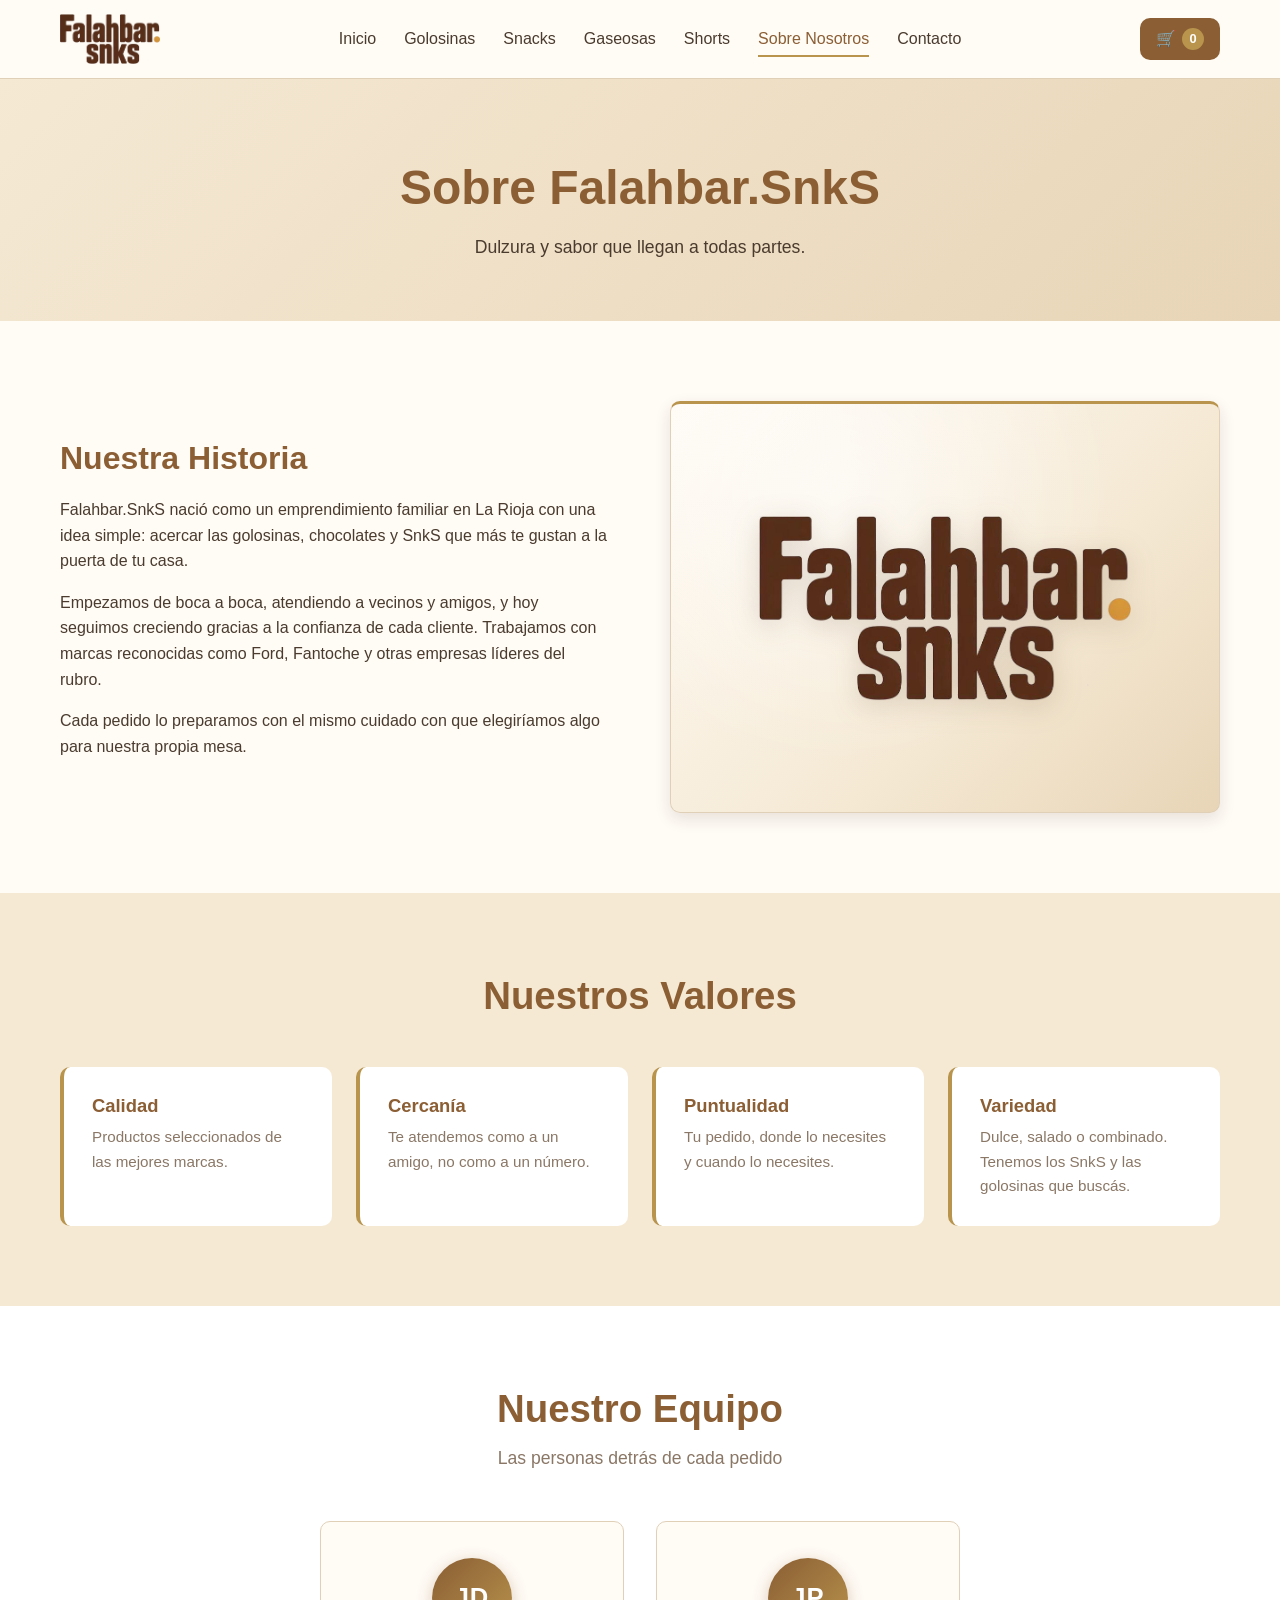
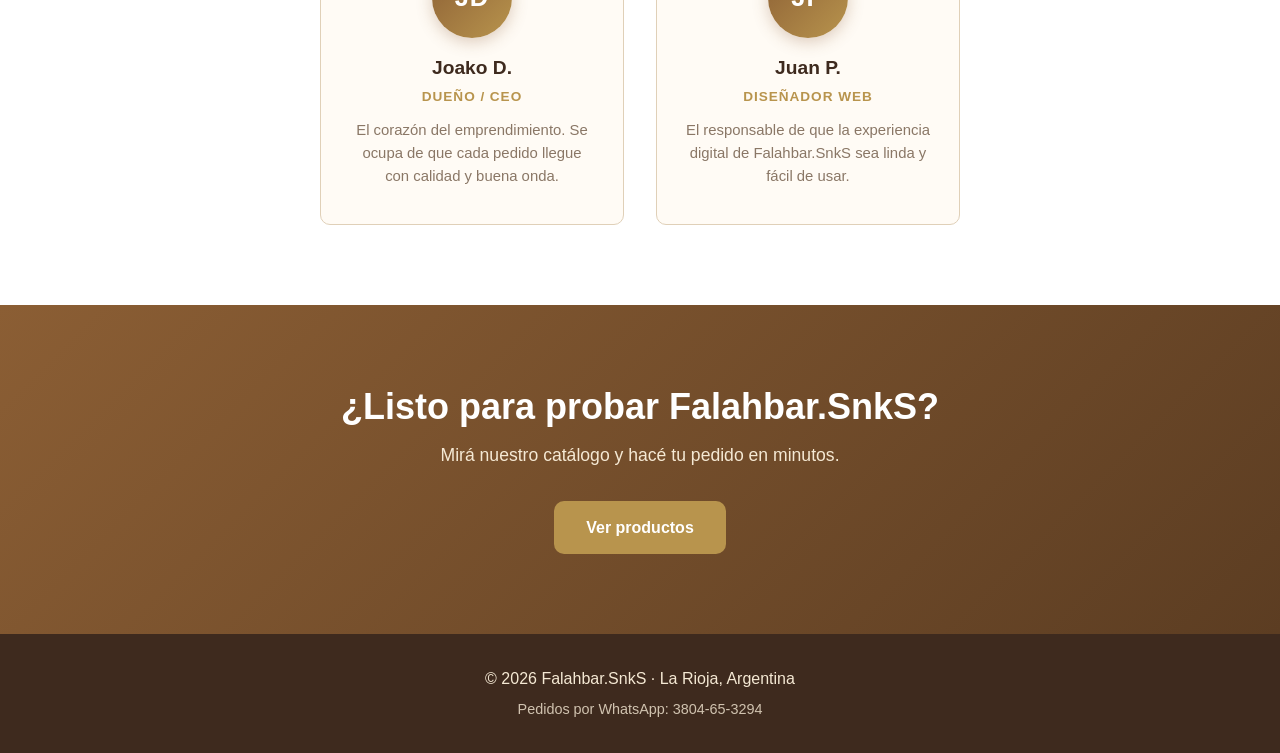
==== commit c32df24c: "cambios mayores en el catalogo, correccion de errores y agrego barra de busqueda ya casi esta como q" ====
--- a/about.html
+++ b/about.html
@@ -8,6 +8,7 @@
     <title>Falahbar.SnkS - Sobre Nosotros</title>
     <link rel="icon" type="image/png" href="logo.png">
     <link rel="stylesheet" href="styles.css">
+    <link rel="stylesheet" href="styles-extra.css">
 </head>
 <body>
     <!-- HEADER / NAVEGACIÓN -->
@@ -22,7 +23,8 @@
             <ul class="nav-links" id="navLinks">
                 <li><a href="index.html">Inicio</a></li>
                 <li><a href="index.html#golosinas">Golosinas</a></li>
-                <li><a href="index.html#snacks">SnkS</a></li>
+                <li><a href="index.html#snacks">Snacks</a></li>
+                <li><a href="index.html#gaseosas">Gaseosas</a></li>
                 <li><a href="shorts.html">Shorts</a></li>
                 <li><a href="about.html" class="active">Sobre Nosotros</a></li>
                 <li><a href="contact.html">Contacto</a></li>
--- a/styles-extra.css
+++ b/styles-extra.css
@@ -0,0 +1,768 @@
+/* =====================================================
+ * FALAHBAR.SnkS - styles-extra.css
+ * Estilos para componentes NUEVOS (buscador, modal de producto,
+ * subcategorías, placeholders). NO toca los estilos de styles.css.
+ *
+ * Usa las variables CSS que ya tengas definidas en styles.css
+ * (--color-primary, --color-secondary, etc). Si no están definidas,
+ * caen a valores por defecto de la paleta crema/beige/marrón/dorado.
+ * ===================================================== */
+
+:root {
+    --fx-cream:    var(--color-bg, #faf5ef);
+    --fx-beige:    var(--color-beige, #e9ddc7);
+    --fx-brown:    var(--color-primary, #8b5e34);
+    --fx-brown-dk: var(--color-primary-dark, #6b4422);
+    --fx-gold:     var(--color-gold, #c8a168);
+    --fx-text:     var(--color-text, #4a3b2e);
+    --fx-text-mut: var(--color-muted, #8a7766);
+    --fx-white:    #ffffff;
+    --fx-error:    var(--color-error, #c0392b);
+    --fx-shadow:   0 10px 30px rgba(60, 42, 27, 0.18);
+    --fx-shadow-sm:0 4px 12px rgba(60, 42, 27, 0.10);
+    --fx-radius:   16px;
+}
+
+/* =========================================
+ * BUSCADOR
+ * ========================================= */
+.search-section {
+    padding: 28px 0 8px;
+    position: sticky;
+    top: 64px;
+    z-index: 20;
+    background: linear-gradient(
+        to bottom,
+        var(--fx-cream) 0%,
+        var(--fx-cream) 70%,
+        rgba(250, 245, 239, 0) 100%
+    );
+    backdrop-filter: blur(4px);
+}
+
+.search-box {
+    position: relative;
+    max-width: 640px;
+    margin: 0 auto;
+    display: flex;
+    align-items: center;
+    background: var(--fx-white);
+    border: 1.5px solid var(--fx-beige);
+    border-radius: 999px;
+    padding: 6px 16px 6px 44px;
+    box-shadow: var(--fx-shadow-sm);
+    transition: border-color 0.2s ease, box-shadow 0.2s ease, transform 0.2s ease;
+}
+
+.search-box:focus-within {
+    border-color: var(--fx-gold);
+    box-shadow: 0 0 0 4px rgba(200, 161, 104, 0.15), var(--fx-shadow-sm);
+    transform: translateY(-1px);
+}
+
+.search-icon {
+    position: absolute;
+    left: 16px;
+    top: 50%;
+    transform: translateY(-50%);
+    font-size: 18px;
+    opacity: 0.7;
+}
+
+.search-input {
+    flex: 1;
+    border: 0;
+    outline: 0;
+    background: transparent;
+    font-size: 16px;
+    font-family: inherit;
+    color: var(--fx-text);
+    padding: 10px 0;
+}
+
+.search-input::placeholder {
+    color: var(--fx-text-mut);
+    opacity: 0.8;
+}
+
+/* Cancelar X del search nativo */
+.search-input::-webkit-search-cancel-button {
+    -webkit-appearance: none;
+    appearance: none;
+}
+
+.search-clear {
+    border: 0;
+    background: var(--fx-beige);
+    color: var(--fx-brown-dk);
+    width: 28px;
+    height: 28px;
+    border-radius: 50%;
+    font-size: 18px;
+    font-weight: 700;
+    line-height: 1;
+    cursor: pointer;
+    display: grid;
+    place-items: center;
+    transition: background-color 0.2s ease, transform 0.2s ease;
+}
+
+.search-clear:hover {
+    background: var(--fx-gold);
+    color: var(--fx-white);
+    transform: rotate(90deg);
+}
+
+.search-status {
+    max-width: 640px;
+    margin: 10px auto 0;
+    text-align: center;
+    font-size: 14px;
+    color: var(--fx-text-mut);
+    min-height: 20px;
+}
+
+/* Estado vacío por sección */
+.search-empty {
+    text-align: center;
+    padding: 32px 16px;
+    color: var(--fx-text-mut);
+    border: 1.5px dashed var(--fx-beige);
+    border-radius: var(--fx-radius);
+    background: rgba(233, 221, 199, 0.25);
+    margin-top: 16px;
+}
+
+.search-empty-icon {
+    font-size: 36px;
+    margin-bottom: 8px;
+}
+
+.search-empty p { margin: 0; }
+
+/* Tarjetas ocultas por filtros (búsqueda o chips) - se combinan */
+.product-card.is-hidden,
+.product-card.is-hidden-filter,
+.product-group.is-hidden {
+    display: none !important;
+}
+
+/* =========================================
+ * CHIPS DE FILTRO (subcategorías)
+ * Grilla plana + chips tipo píldora para filtrar.
+ * ========================================= */
+.filter-chips {
+    display: flex;
+    flex-wrap: wrap;
+    gap: 8px;
+    margin: 8px 0 24px;
+    padding: 4px 0;
+    justify-content: center;
+}
+
+.filter-chip {
+    border: 1.5px solid var(--fx-beige);
+    background: var(--fx-white);
+    color: var(--fx-brown-dk);
+    padding: 8px 16px;
+    border-radius: 999px;
+    font-size: 14px;
+    font-weight: 600;
+    letter-spacing: 0.2px;
+    cursor: pointer;
+    font-family: inherit;
+    transition: background-color 0.22s ease,
+                color 0.22s ease,
+                border-color 0.22s ease,
+                transform 0.15s ease,
+                box-shadow 0.22s ease;
+    box-shadow: var(--fx-shadow-sm);
+}
+
+.filter-chip:hover {
+    border-color: var(--fx-gold);
+    color: var(--fx-brown-dk);
+    transform: translateY(-1px);
+}
+
+.filter-chip.is-active {
+    background: linear-gradient(135deg, var(--fx-brown), var(--fx-brown-dk));
+    color: var(--fx-white);
+    border-color: var(--fx-brown-dk);
+    box-shadow: 0 6px 16px rgba(91, 61, 34, 0.28);
+    transform: translateY(-1px);
+}
+
+.filter-chip.is-active:hover {
+    color: var(--fx-white);
+    border-color: var(--fx-brown-dk);
+}
+
+.filter-chip:focus-visible {
+    outline: 3px solid var(--fx-gold);
+    outline-offset: 2px;
+}
+
+/* =========================================
+ * SUBCATEGORÍAS
+ * ========================================= */
+.product-group {
+    margin-bottom: 32px;
+}
+
+.product-group-title {
+    position: relative;
+    font-size: 22px;
+    color: var(--fx-brown-dk);
+    margin: 8px 0 16px;
+    padding-left: 14px;
+    letter-spacing: 0.2px;
+}
+
+.product-group-title::before {
+    content: '';
+    position: absolute;
+    left: 0;
+    top: 6px;
+    bottom: 6px;
+    width: 4px;
+    border-radius: 3px;
+    background: linear-gradient(180deg, var(--fx-gold), var(--fx-brown));
+}
+
+.product-group-grid {
+    display: grid;
+    grid-template-columns: repeat(auto-fill, minmax(220px, 1fr));
+    gap: 18px;
+}
+
+/* Sección vacía (snacks sin productos) */
+.products-empty {
+    text-align: center;
+    padding: 48px 24px;
+    border: 1.5px dashed var(--fx-beige);
+    border-radius: var(--fx-radius);
+    background: rgba(255, 255, 255, 0.6);
+    color: var(--fx-text-mut);
+}
+
+.products-empty-icon {
+    font-size: 44px;
+    margin-bottom: 8px;
+}
+
+.products-empty h3 {
+    color: var(--fx-brown-dk);
+    margin: 8px 0 4px;
+}
+
+.products-empty p {
+    margin: 0;
+    max-width: 420px;
+    margin-inline: auto;
+}
+
+/* =========================================
+ * TARJETAS (refinamiento para click-to-open)
+ * Solo toca comportamiento; no pisa estilos base.
+ * ========================================= */
+.product-card {
+    cursor: pointer;
+    transition: transform 0.25s ease, box-shadow 0.25s ease;
+}
+
+.product-card:hover {
+    transform: translateY(-3px);
+    box-shadow: var(--fx-shadow);
+}
+
+.product-card:focus-visible {
+    outline: 3px solid var(--fx-gold);
+    outline-offset: 3px;
+}
+
+.product-photo-placeholder {
+    margin: 6px 0 10px;
+    font-size: 11px;
+    color: var(--fx-text-mut);
+    letter-spacing: 0.3px;
+    opacity: 0.75;
+}
+
+/* Evitar que el botón Agregar propague el click al card */
+.product-card .add-to-cart {
+    position: relative;
+    z-index: 2;
+}
+
+/* Badge de video en la esquina de la tarjeta */
+.product-card {
+    position: relative; /* para el badge */
+}
+
+.product-video-badge {
+    position: absolute;
+    top: 10px;
+    right: 10px;
+    background: linear-gradient(135deg, var(--fx-brown), var(--fx-brown-dk));
+    color: var(--fx-white);
+    width: 32px;
+    height: 32px;
+    border-radius: 50%;
+    display: grid;
+    place-items: center;
+    font-size: 14px;
+    box-shadow: 0 4px 10px rgba(91, 61, 34, 0.35);
+    z-index: 3;
+    animation: fx-video-pulse 2.4s ease-in-out infinite;
+}
+
+@keyframes fx-video-pulse {
+    0%, 100% { transform: scale(1);   box-shadow: 0 4px 10px rgba(91, 61, 34, 0.35); }
+    50%      { transform: scale(1.08);box-shadow: 0 6px 16px rgba(200, 161, 104, 0.5); }
+}
+
+/* =========================================
+ * MODAL: DETALLE DE PRODUCTO
+ * ========================================= */
+.product-modal-overlay {
+    position: fixed;
+    inset: 0;
+    background: rgba(32, 20, 10, 0.55);
+    backdrop-filter: blur(6px);
+    display: flex;
+    align-items: center;
+    justify-content: center;
+    padding: 20px;
+    opacity: 0;
+    pointer-events: none;
+    transition: opacity 0.25s ease;
+    z-index: 1000;
+}
+
+.product-modal-overlay.active {
+    opacity: 1;
+    pointer-events: auto;
+}
+
+.product-modal {
+    background: var(--fx-white);
+    color: var(--fx-text);
+    border-radius: 20px;
+    box-shadow: 0 30px 80px rgba(60, 42, 27, 0.35);
+    width: 100%;
+    max-width: 440px;
+    overflow: hidden;
+    position: relative;
+    transform: scale(0.92) translateY(16px);
+    opacity: 0;
+    transition: transform 0.32s cubic-bezier(0.2, 0.9, 0.25, 1.1),
+                opacity 0.25s ease;
+}
+
+.product-modal-overlay.active .product-modal {
+    transform: scale(1) translateY(0);
+    opacity: 1;
+}
+
+.product-modal-close {
+    position: absolute;
+    top: 12px;
+    right: 12px;
+    background: rgba(255, 255, 255, 0.85);
+    border: 0;
+    width: 36px;
+    height: 36px;
+    border-radius: 50%;
+    font-size: 22px;
+    line-height: 1;
+    cursor: pointer;
+    color: var(--fx-brown-dk);
+    z-index: 3;
+    display: grid;
+    place-items: center;
+    box-shadow: 0 2px 8px rgba(0,0,0,0.1);
+    transition: transform 0.2s ease, background-color 0.2s ease;
+}
+
+.product-modal-close:hover {
+    background: var(--fx-gold);
+    color: var(--fx-white);
+    transform: rotate(90deg);
+}
+
+.product-modal-hero {
+    position: relative;
+    background: linear-gradient(135deg, var(--fx-beige), var(--fx-cream));
+    padding: 44px 24px 28px;
+    text-align: center;
+    overflow: hidden;
+}
+
+.product-modal-hero::before {
+    content: '';
+    position: absolute;
+    top: -40%;
+    right: -20%;
+    width: 260px;
+    height: 260px;
+    border-radius: 50%;
+    background: radial-gradient(circle, rgba(200, 161, 104, 0.35), transparent 70%);
+    pointer-events: none;
+}
+
+.product-modal-emoji {
+    font-size: 96px;
+    line-height: 1;
+    filter: drop-shadow(0 6px 12px rgba(60, 42, 27, 0.2));
+    position: relative;
+}
+
+.product-modal-photo-placeholder {
+    position: relative;
+    margin-top: 10px;
+    font-size: 12px;
+    color: var(--fx-brown-dk);
+    letter-spacing: 0.5px;
+    opacity: 0.7;
+}
+
+.product-modal-body {
+    padding: 22px 24px 26px;
+}
+
+.product-modal-group {
+    display: inline-block;
+    font-size: 11px;
+    font-weight: 600;
+    letter-spacing: 1px;
+    text-transform: uppercase;
+    color: var(--fx-brown);
+    background: var(--fx-beige);
+    padding: 4px 10px;
+    border-radius: 999px;
+    margin-bottom: 8px;
+}
+
+.product-modal-body h2 {
+    margin: 2px 0 6px;
+    color: var(--fx-text);
+    font-size: 22px;
+    line-height: 1.25;
+}
+
+.product-modal-desc {
+    margin: 0 0 16px;
+    color: var(--fx-text-mut);
+    font-size: 14.5px;
+    line-height: 1.5;
+}
+
+.product-modal-video-link {
+    display: inline-flex;
+    align-items: center;
+    gap: 8px;
+    padding: 10px 16px;
+    margin-bottom: 14px;
+    border-radius: 999px;
+    text-decoration: none;
+    font-size: 14px;
+    font-weight: 600;
+    color: var(--fx-brown-dk);
+    background: linear-gradient(135deg, var(--fx-beige), var(--fx-cream));
+    border: 1.5px solid var(--fx-gold);
+    box-shadow: var(--fx-shadow-sm);
+    transition: transform 0.2s ease, box-shadow 0.2s ease, background 0.2s ease;
+}
+
+.product-modal-video-link:hover {
+    transform: translateY(-1px);
+    background: linear-gradient(135deg, var(--fx-gold), #dcb877);
+    color: var(--fx-white);
+    box-shadow: 0 8px 20px rgba(200, 161, 104, 0.4);
+}
+
+.product-modal-video-link[hidden] { display: none; }
+
+.product-modal-price {
+    font-size: 26px;
+    font-weight: 800;
+    color: var(--fx-brown-dk);
+    margin-bottom: 18px;
+}
+
+.product-modal-actions {
+    display: flex;
+    align-items: center;
+    gap: 12px;
+    flex-wrap: wrap;
+}
+
+.product-modal-qty {
+    display: flex;
+    align-items: center;
+    gap: 6px;
+    background: var(--fx-beige);
+    border-radius: 999px;
+    padding: 4px;
+}
+
+.product-modal-qty .qty-btn {
+    width: 34px;
+    height: 34px;
+    border-radius: 50%;
+    border: 0;
+    background: var(--fx-white);
+    color: var(--fx-brown-dk);
+    font-size: 18px;
+    font-weight: 700;
+    cursor: pointer;
+    transition: background-color 0.2s ease, transform 0.15s ease;
+}
+
+.product-modal-qty .qty-btn:hover:not(:disabled) {
+    background: var(--fx-gold);
+    color: var(--fx-white);
+    transform: scale(1.05);
+}
+
+.product-modal-qty .qty-btn:disabled {
+    opacity: 0.4;
+    cursor: not-allowed;
+}
+
+.product-modal-qty .qty-value {
+    min-width: 28px;
+    text-align: center;
+    font-weight: 700;
+    color: var(--fx-brown-dk);
+}
+
+.product-modal-add {
+    flex: 1;
+    min-width: 160px;
+    padding: 12px 18px;
+    border-radius: 999px;
+    font-size: 15px;
+    font-weight: 700;
+}
+
+/* Pequeño ajuste responsive del modal */
+@media (max-width: 480px) {
+    .product-modal-emoji { font-size: 80px; }
+    .product-modal-body h2 { font-size: 19px; }
+    .product-modal-price { font-size: 22px; }
+    .product-modal-actions { gap: 10px; }
+}
+
+/* =========================================
+ * BLOQUEO DE SCROLL COMPARTIDO
+ * (por si styles.css no lo tiene)
+ * ========================================= */
+body.no-scroll { overflow: hidden; }
+
+/* =====================================================
+ * SHORTS / REELS - UNIFICACIÓN DE PALETA
+ * Overrides de la versión oscura original para que el
+ * feed de shorts se sienta parte de la misma web cálida.
+ * La zona del video (.reel-media) mantiene fondo neutro
+ * oscuro para que el video no se vea "flotando" sobre
+ * crema, pero todo el marco (header, placeholders, hint,
+ * reel de cierre, acciones laterales) pasa a crema/beige/
+ * marrón/dorado.
+ * ===================================================== */
+
+/* Fondo general del modo reels */
+.body-reels {
+    background-color: var(--fx-cream) !important;
+}
+
+.reels-viewport {
+    background-color: var(--fx-cream) !important;
+}
+
+/* Header: de vidrio oscuro → vidrio crema */
+.header--reels {
+    background-color: rgba(255, 251, 245, 0.82) !important;
+    -webkit-backdrop-filter: blur(14px) saturate(140%);
+    backdrop-filter: blur(14px) saturate(140%);
+    border-bottom: 1px solid rgba(184, 148, 77, 0.22) !important;
+}
+
+.header--reels .nav-links a {
+    color: var(--fx-brown-dk) !important;
+}
+
+.header--reels .nav-links a:hover,
+.header--reels .nav-links a.active {
+    color: var(--fx-brown) !important;
+}
+
+.header--reels .nav-toggle span {
+    background-color: var(--fx-brown-dk) !important;
+}
+
+.header--reels .cart-btn {
+    background-color: rgba(184, 148, 77, 0.18) !important;
+    color: var(--fx-brown-dk) !important;
+}
+
+.header--reels .cart-btn:hover {
+    background-color: rgba(184, 148, 77, 0.32) !important;
+}
+
+/* Cada reel: el "marco" alrededor del video pasa a crema,
+   pero el área donde se reproduce el video conserva un
+   fondo neutro oscuro para letterbox consistente. */
+.reel {
+    background-color: var(--fx-cream) !important;
+}
+
+.reel-media {
+    /* Marrón muy muy oscuro en lugar de negro puro -
+       se funde mejor con la paleta sin perder contraste. */
+    background-color: #1e140c !important;
+    border-radius: 18px;
+    box-shadow:
+        0 10px 30px rgba(91, 61, 34, 0.28),
+        0 2px 6px rgba(91, 61, 34, 0.18);
+}
+
+/* Suavizo el gradiente sobre el video:
+   arriba queda sin gradiente (limpio), abajo queda un
+   gradiente marrón oscuro sutil para legibilidad del texto. */
+.reel-gradient {
+    background:
+        linear-gradient(to top, rgba(30, 20, 12, 0.72) 0%, rgba(30, 20, 12, 0) 42%) !important;
+}
+
+/* Indicador de play central: dorado translúcido */
+.reel-play-indicator {
+    background-color: rgba(91, 61, 34, 0.55) !important;
+    border: 1px solid rgba(255, 251, 245, 0.3);
+}
+
+/* Brand chip sobre el video: fondo crema translúcido en vez de texto blanco plano */
+.reel-brand strong {
+    color: var(--fx-cream) !important;
+    text-shadow: 0 1px 6px rgba(30, 20, 12, 0.75) !important;
+}
+
+.reel-brand-logo {
+    background-color: var(--fx-cream) !important;
+    border: 2px solid rgba(200, 161, 104, 0.6) !important;
+    box-shadow: 0 2px 10px rgba(30, 20, 12, 0.4) !important;
+}
+
+.reel-title {
+    color: var(--fx-cream) !important;
+    text-shadow: 0 1px 6px rgba(30, 20, 12, 0.8) !important;
+}
+
+/* CTA "Ver productos →" usando el dorado de la marca */
+.reel-cta {
+    background-color: rgba(200, 161, 104, 0.88) !important;
+    border: 1px solid var(--fx-gold) !important;
+    color: var(--fx-white) !important;
+    font-weight: 700;
+}
+
+.reel-cta:hover {
+    background-color: var(--fx-brown) !important;
+    border-color: var(--fx-brown-dk) !important;
+}
+
+/* Botones laterales: marrón oscuro translúcido + acento dorado */
+.reel-action {
+    background-color: rgba(60, 42, 27, 0.55) !important;
+    border: 1px solid rgba(200, 161, 104, 0.35) !important;
+    color: var(--fx-cream) !important;
+}
+
+.reel-action:hover {
+    background-color: rgba(200, 161, 104, 0.75) !important;
+    border-color: var(--fx-gold) !important;
+}
+
+.reel-action.is-unmuted {
+    background-color: var(--fx-gold) !important;
+    border-color: var(--fx-gold) !important;
+}
+
+/* Placeholders y reel de cierre: de dark gradient → gradient cálido claro */
+.reel--placeholder {
+    background:
+        radial-gradient(circle at 30% 25%, rgba(200, 161, 104, 0.35), transparent 55%),
+        radial-gradient(circle at 75% 80%, rgba(184, 148, 77, 0.22), transparent 50%),
+        linear-gradient(180deg, var(--fx-cream) 0%, var(--fx-beige) 100%) !important;
+}
+
+.reel-placeholder-inner {
+    color: var(--fx-brown-dk) !important;
+}
+
+.reel-placeholder-inner h3 {
+    color: var(--fx-brown-dk) !important;
+}
+
+.reel-placeholder-inner p {
+    color: var(--fx-text-mut) !important;
+}
+
+.reel-placeholder-icon {
+    /* Sombra cálida en lugar de negro duro */
+    filter: drop-shadow(0 6px 18px rgba(91, 61, 34, 0.35)) !important;
+}
+
+.reel-placeholder-inner .btn-secondary {
+    border-color: var(--fx-brown) !important;
+    color: var(--fx-brown-dk) !important;
+    background-color: transparent !important;
+}
+
+.reel-placeholder-inner .btn-secondary:hover {
+    background-color: var(--fx-brown) !important;
+    border-color: var(--fx-brown-dk) !important;
+    color: var(--fx-cream) !important;
+}
+
+.reel--end {
+    background:
+        radial-gradient(circle at 50% 40%, rgba(200, 161, 104, 0.35), transparent 60%),
+        linear-gradient(180deg, var(--fx-cream) 0%, var(--fx-beige) 100%) !important;
+}
+
+.reel-end-inner {
+    color: var(--fx-brown-dk) !important;
+}
+
+.reel-end-inner h2 {
+    color: var(--fx-brown-dk) !important;
+}
+
+.reel-end-inner p {
+    color: var(--fx-text-mut) !important;
+}
+
+.reel-end-logo {
+    filter: drop-shadow(0 8px 20px rgba(91, 61, 34, 0.3)) !important;
+}
+
+.reel-end-buttons .btn-secondary {
+    border-color: var(--fx-brown) !important;
+    color: var(--fx-brown-dk) !important;
+    background: transparent !important;
+}
+
+.reel-end-buttons .btn-secondary:hover {
+    background-color: var(--fx-brown) !important;
+    border-color: var(--fx-brown-dk) !important;
+    color: var(--fx-cream) !important;
+}
+
+/* Hint "Deslizá para ver más" */
+.reels-hint {
+    background-color: rgba(60, 42, 27, 0.78) !important;
+    border: 1px solid rgba(200, 161, 104, 0.5) !important;
+    color: var(--fx-cream) !important;
+}
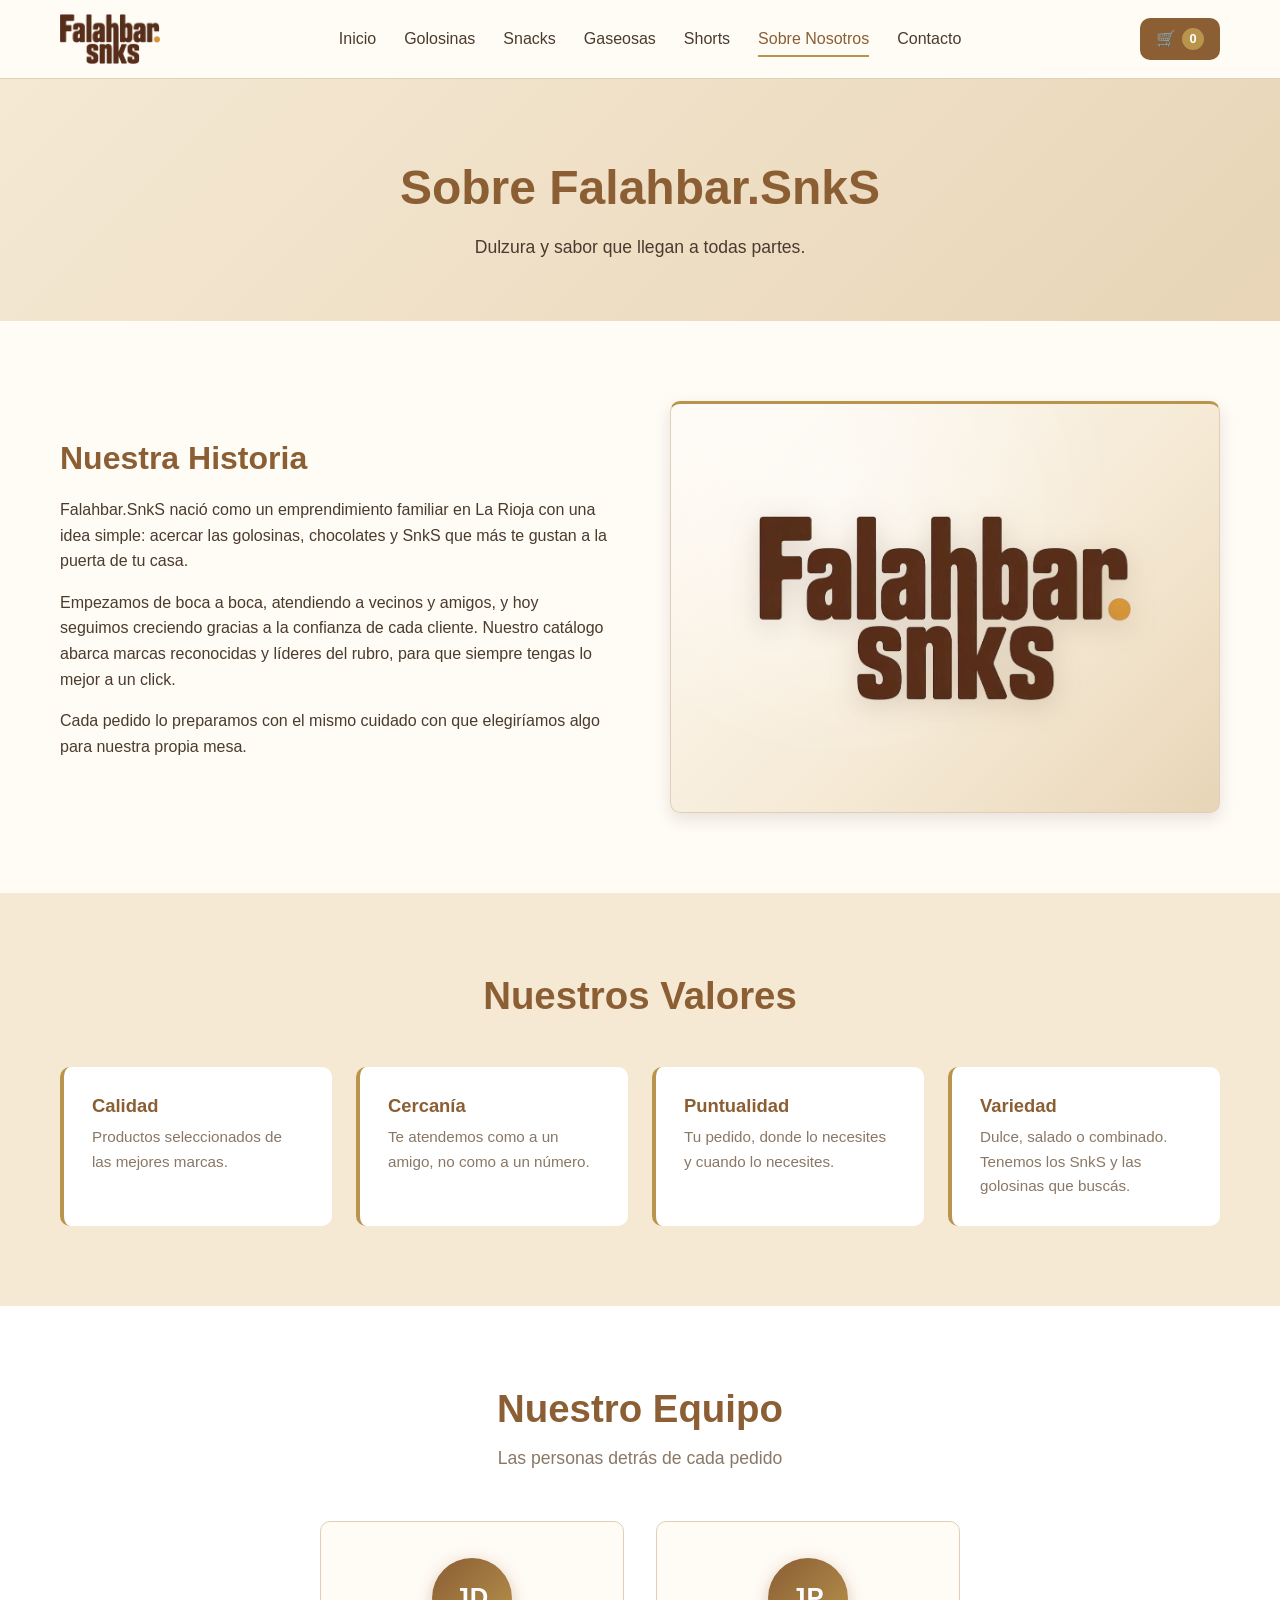
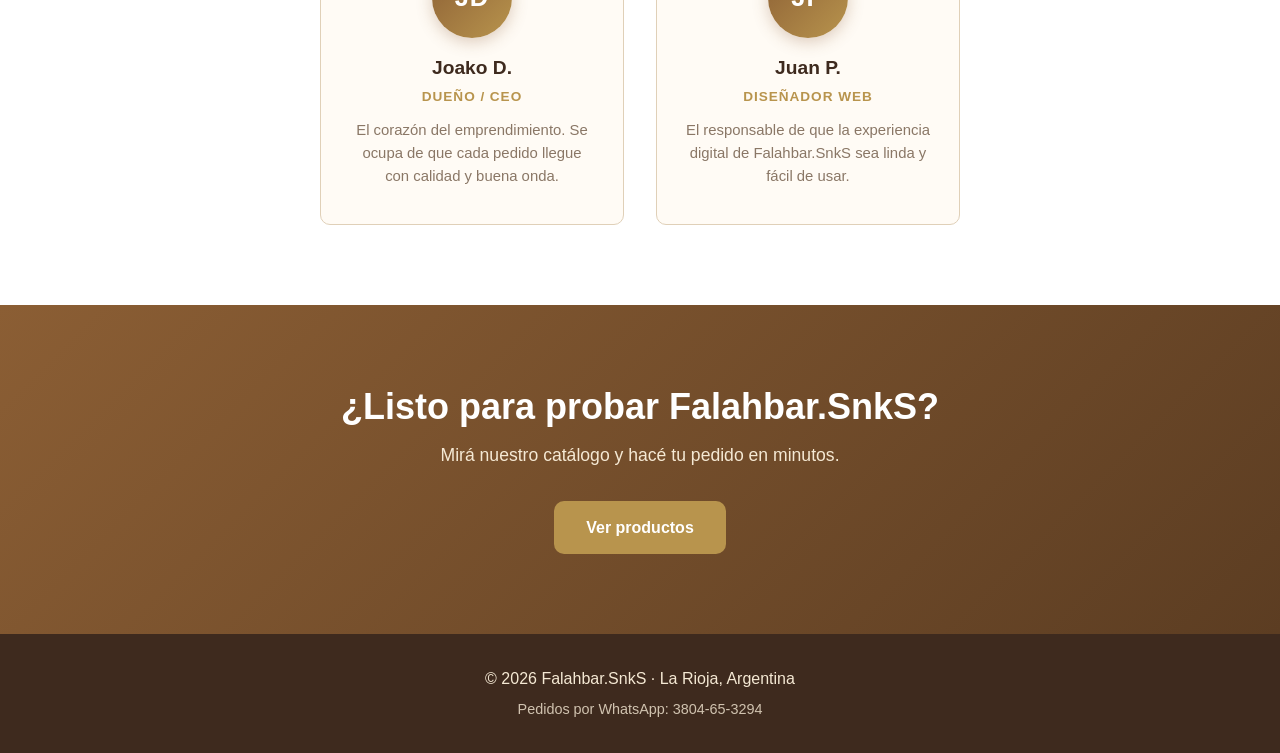
==== commit 4ed248f7: "BIG UPPDATE agregue el carrito con la ubicacion de google maps, ademas creo que corregi el apartado " ====
--- a/about.html
+++ b/about.html
@@ -57,8 +57,8 @@
                 <p>
                     Empezamos de boca a boca, atendiendo a vecinos y amigos, y hoy
                     seguimos creciendo gracias a la confianza de cada cliente.
-                    Trabajamos con marcas reconocidas como Ford, Fantoche y otras
-                    empresas líderes del rubro.
+                    Nuestro catálogo abarca marcas reconocidas y líderes del rubro,
+                    para que siempre tengas lo mejor a un click.
                 </p>
                 <p>
                     Cada pedido lo preparamos con el mismo cuidado con que
--- a/styles-extra.css
+++ b/styles-extra.css
@@ -665,6 +665,10 @@
     border: 1px solid var(--fx-gold) !important;
     color: var(--fx-white) !important;
     font-weight: 700;
+    max-width: min(86vw, 320px);
+    overflow: hidden;
+    white-space: nowrap;
+    text-overflow: ellipsis;
 }
 
 .reel-cta:hover {
@@ -766,3 +770,317 @@
     border: 1px solid rgba(200, 161, 104, 0.5) !important;
     color: var(--fx-cream) !important;
 }
+
+/* Pulso dorado cuando el botón 🛒 del reel agrega un producto al carrito */
+.reel-action--added {
+    animation: fx-reel-add-pulse 0.7s ease;
+}
+
+@keyframes fx-reel-add-pulse {
+    0%   { transform: scale(1);    background-color: var(--fx-gold) !important; }
+    40%  { transform: scale(1.16); background-color: #e8c887 !important; }
+    100% { transform: scale(1);    background-color: rgba(60, 42, 27, 0.55) !important; }
+}
+
+/* =====================================================
+ * CARRITO - DATOS DE ENTREGA (dirección + ubicación)
+ * Bloque que va entre la lista de productos y el footer.
+ * ===================================================== */
+/* Wrapper scrolleable que une la lista de productos + datos de entrega
+   en un mismo flujo, así el usuario puede deslizar y ver todo de corrido. */
+.cart-scroll {
+    flex: 1;
+    min-height: 0;            /* clave para que el flex hijo pueda achicar y scrollear */
+    overflow-y: auto;
+    -webkit-overflow-scrolling: touch;
+    display: flex;
+    flex-direction: column;
+}
+
+/* Anulo el scroll propio de cart-items: ahora forma parte de .cart-scroll */
+.cart-scroll > .cart-items {
+    flex: 0 0 auto;
+    overflow: visible;
+}
+
+.cart-delivery {
+    padding: 18px 24px 18px;
+    border-top: 1px solid var(--fx-beige);
+    background: linear-gradient(180deg, rgba(255, 251, 245, 0) 0%, rgba(245, 233, 212, 0.55) 100%);
+    flex: 0 0 auto;
+}
+
+.cart-delivery-title {
+    margin: 0 0 4px;
+    font-size: 16px;
+    font-weight: 700;
+    color: var(--fx-brown-dk);
+    display: flex;
+    align-items: center;
+    gap: 6px;
+    letter-spacing: 0.2px;
+}
+
+.cart-delivery-hint {
+    margin: 0 0 14px;
+    font-size: 13px;
+    color: var(--fx-text-mut);
+    line-height: 1.4;
+}
+
+.cart-delivery-hint strong {
+    color: var(--fx-brown-dk);
+    font-weight: 700;
+}
+
+.cart-field {
+    display: flex;
+    flex-direction: column;
+    gap: 6px;
+    margin-bottom: 12px;
+}
+
+.cart-field label {
+    font-size: 12px;
+    font-weight: 700;
+    color: var(--fx-brown-dk);
+    letter-spacing: 0.4px;
+    text-transform: uppercase;
+}
+
+.cart-field-hint {
+    font-weight: 500;
+    font-size: 11px;
+    color: var(--fx-text-mut);
+    text-transform: none;
+    letter-spacing: 0;
+}
+
+.cart-field input {
+    width: 100%;
+    padding: 11px 14px;
+    border-radius: 12px;
+    border: 1.5px solid var(--fx-beige);
+    background: var(--fx-white);
+    font-family: inherit;
+    font-size: 14.5px;
+    color: var(--fx-text);
+    transition: border-color 0.2s ease, box-shadow 0.2s ease, background-color 0.2s ease;
+    outline: 0;
+}
+
+.cart-field input::placeholder {
+    color: var(--fx-text-mut);
+    opacity: 0.75;
+}
+
+.cart-field input:focus {
+    border-color: var(--fx-gold);
+    box-shadow: 0 0 0 3px rgba(200, 161, 104, 0.18);
+}
+
+.cart-field input.is-error {
+    border-color: var(--fx-error);
+    box-shadow: 0 0 0 3px rgba(192, 57, 43, 0.15);
+    animation: fx-input-shake 0.4s ease;
+}
+
+@keyframes fx-input-shake {
+    0%, 100% { transform: translateX(0); }
+    25%      { transform: translateX(-4px); }
+    50%      { transform: translateX(4px); }
+    75%      { transform: translateX(-2px); }
+}
+
+/* Botón "Usar mi ubicación" */
+.btn-geo {
+    display: inline-flex;
+    align-items: center;
+    justify-content: center;
+    gap: 8px;
+    width: 100%;
+    padding: 11px 16px;
+    margin-top: 4px;
+    border-radius: 999px;
+    border: 1.5px solid var(--fx-gold);
+    background: linear-gradient(135deg, var(--fx-cream), var(--fx-beige));
+    color: var(--fx-brown-dk);
+    font-family: inherit;
+    font-size: 14.5px;
+    font-weight: 700;
+    letter-spacing: 0.2px;
+    cursor: pointer;
+    transition: transform 0.2s ease, box-shadow 0.2s ease, background 0.2s ease, color 0.2s ease;
+    box-shadow: var(--fx-shadow-sm);
+}
+
+.btn-geo:hover:not(:disabled) {
+    transform: translateY(-1px);
+    background: linear-gradient(135deg, var(--fx-gold), #dcb877);
+    color: var(--fx-white);
+    box-shadow: 0 8px 20px rgba(200, 161, 104, 0.35);
+}
+
+.btn-geo:disabled {
+    opacity: 0.7;
+    cursor: progress;
+}
+
+/* Palpite cuando el usuario intenta enviar sin dirección ni ubicación */
+.btn-geo.is-pulsing {
+    animation: fx-geo-pulse 0.7s ease-in-out 3;
+    border-color: var(--fx-error);
+}
+
+@keyframes fx-geo-pulse {
+    0%, 100% {
+        transform: scale(1);
+        box-shadow:
+            0 0 0 0 rgba(192, 57, 43, 0.55),
+            var(--fx-shadow-sm);
+    }
+    50% {
+        transform: scale(1.04);
+        box-shadow:
+            0 0 0 12px rgba(192, 57, 43, 0),
+            0 8px 22px rgba(200, 161, 104, 0.45);
+    }
+}
+
+.btn-geo .btn-geo-icon {
+    font-size: 16px;
+}
+
+.btn-geo .btn-geo-spinner {
+    display: none;
+    width: 16px;
+    height: 16px;
+    border: 2px solid rgba(91, 61, 34, 0.25);
+    border-top-color: var(--fx-brown-dk);
+    border-radius: 50%;
+    animation: fx-spin 0.8s linear infinite;
+}
+
+.btn-geo.is-loading .btn-geo-icon { display: none; }
+.btn-geo.is-loading .btn-geo-spinner { display: inline-block; }
+.btn-geo.is-loading .btn-geo-label::after {
+    content: '…';
+}
+.btn-geo.is-loading .btn-geo-label {
+    /* Reemplazo "Usar mi ubicación" por "Buscando ubicación" mientras carga */
+    font-size: 0;
+}
+.btn-geo.is-loading .btn-geo-label::before {
+    content: 'Buscando ubicación';
+    font-size: 14.5px;
+}
+
+@keyframes fx-spin {
+    to { transform: rotate(360deg); }
+}
+
+/* Status del módulo de geolocalización */
+.cart-geo-status {
+    margin: 10px 0 0;
+    font-size: 13px;
+    line-height: 1.4;
+    min-height: 18px;
+    color: var(--fx-text-mut);
+}
+
+.cart-geo-status.is-info  { color: var(--fx-brown-dk); }
+.cart-geo-status.is-ok    { color: #1f7a3a; }
+.cart-geo-status.is-error { color: var(--fx-error); }
+
+/* Tarjeta de ubicación capturada */
+.cart-geo-card {
+    margin-top: 12px;
+    margin-bottom: 4px;
+    display: flex;
+    align-items: flex-start;
+    gap: 10px;
+    padding: 12px 12px 12px 14px;
+    border: 1.5px solid var(--fx-gold);
+    border-radius: var(--fx-radius);
+    background: linear-gradient(135deg, #fff8e8, #fbe6c5);
+    box-shadow: var(--fx-shadow-sm);
+    position: relative;
+    animation: fx-geo-pop 0.3s ease;
+}
+
+@keyframes fx-geo-pop {
+    from { opacity: 0; transform: translateY(6px); }
+    to   { opacity: 1; transform: translateY(0); }
+}
+
+.cart-geo-card[hidden] { display: none; }
+
+.cart-geo-card-icon {
+    font-size: 22px;
+    line-height: 1;
+    margin-top: 2px;
+    filter: drop-shadow(0 2px 4px rgba(91, 61, 34, 0.18));
+}
+
+.cart-geo-card-body {
+    flex: 1;
+    display: flex;
+    flex-direction: column;
+    gap: 3px;
+    min-width: 0;
+}
+
+.cart-geo-card-body strong {
+    color: var(--fx-brown-dk);
+    font-size: 14px;
+    font-weight: 700;
+}
+
+.cart-geo-coords {
+    font-size: 12px;
+    color: var(--fx-text-mut);
+    font-variant-numeric: tabular-nums;
+    word-break: break-all;
+}
+
+.cart-geo-link {
+    font-size: 13px;
+    font-weight: 700;
+    color: var(--fx-brown-dk);
+    text-decoration: none;
+    margin-top: 2px;
+    align-self: flex-start;
+}
+
+.cart-geo-link:hover {
+    text-decoration: underline;
+    color: var(--fx-brown);
+}
+
+.cart-geo-clear {
+    border: 0;
+    background: rgba(91, 61, 34, 0.12);
+    color: var(--fx-brown-dk);
+    width: 26px;
+    height: 26px;
+    border-radius: 50%;
+    font-size: 16px;
+    line-height: 1;
+    cursor: pointer;
+    display: grid;
+    place-items: center;
+    transition: background-color 0.2s ease, transform 0.2s ease, color 0.2s ease;
+    flex-shrink: 0;
+}
+
+.cart-geo-clear:hover {
+    background: var(--fx-error);
+    color: var(--fx-white);
+    transform: rotate(90deg);
+}
+
+@media (max-width: 380px) {
+    .cart-delivery {
+        padding: 14px 18px 4px;
+    }
+}
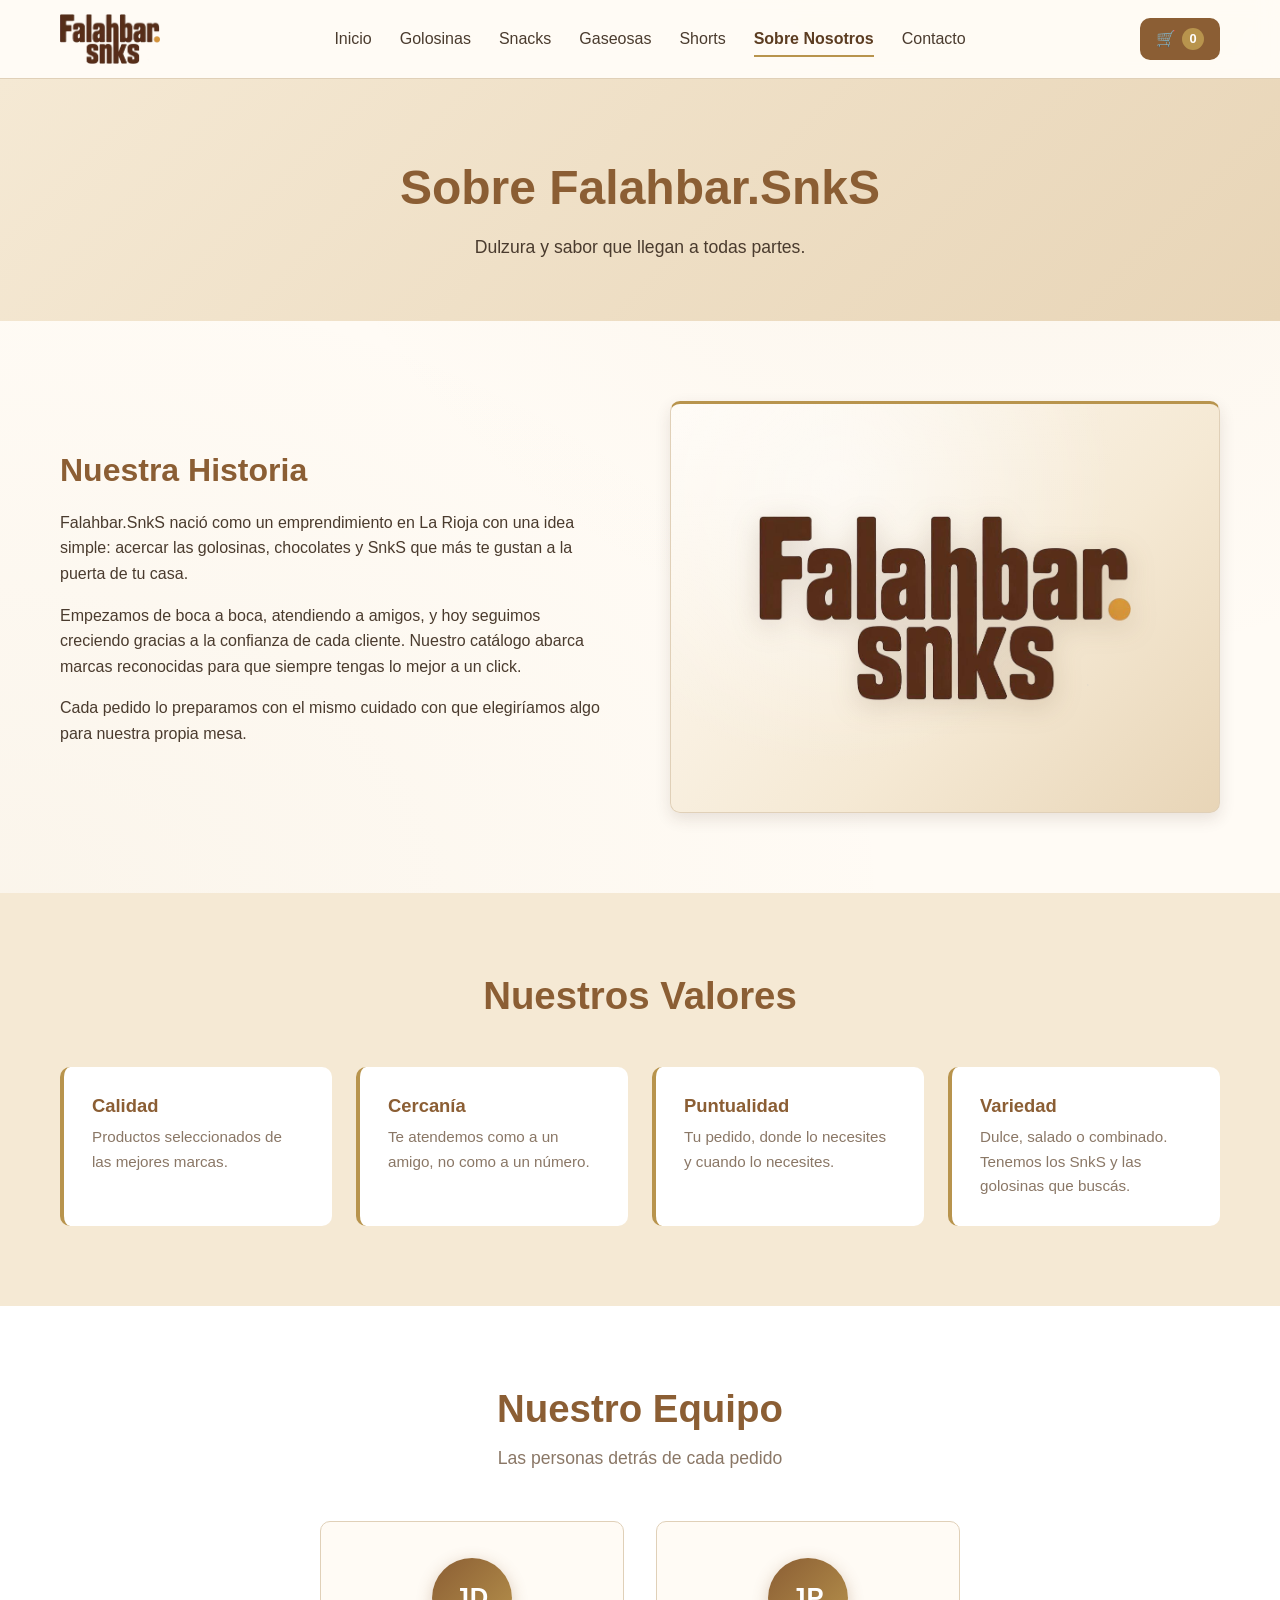
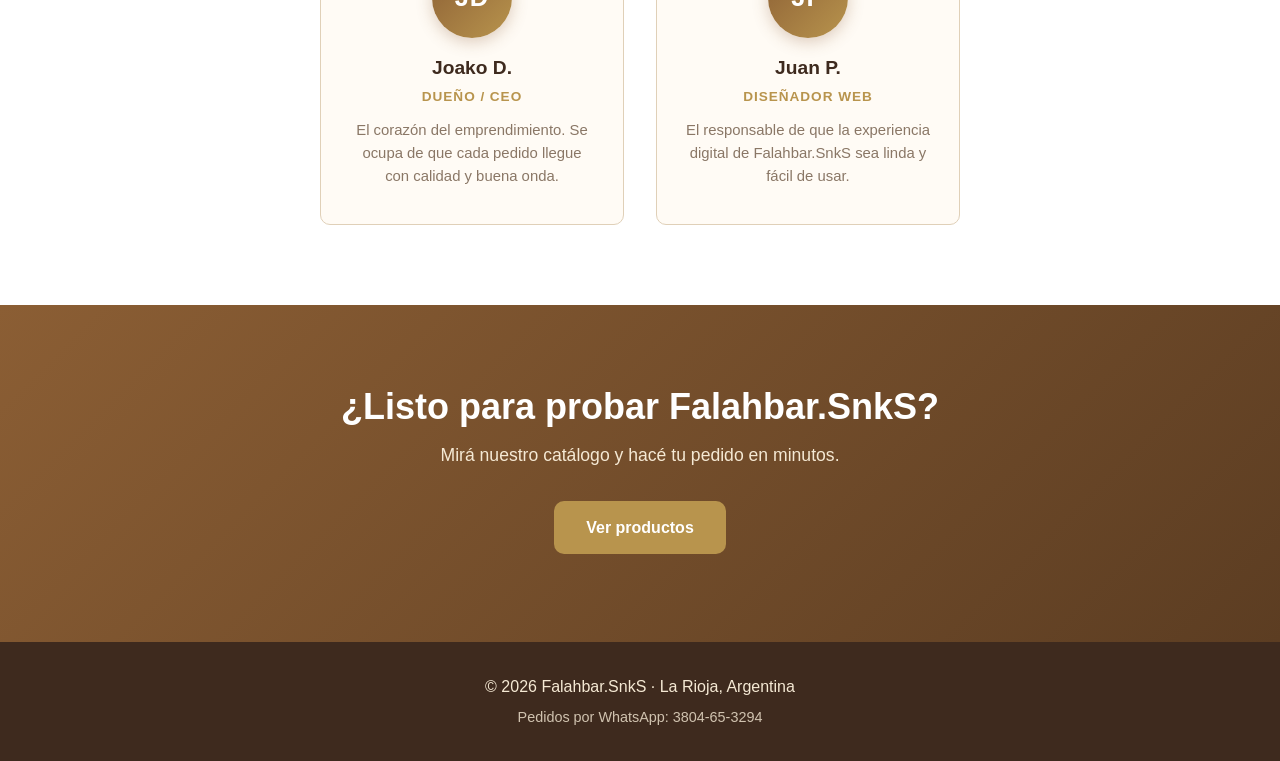
==== commit f9d17c64: "Add files via upload" ====
--- a/about.html
+++ b/about.html
@@ -3,10 +3,17 @@
 <head>
     <meta charset="UTF-8">
     <meta name="viewport" content="width=device-width, initial-scale=1.0">
-    <meta name="description" content="Conocé Falahbar.SnkS: emprendimiento familiar de La Rioja dedicado a golosinas, chocolates y snacks a domicilio.">
+    <meta name="description" content="Conocé Falahbar.SnkS: emprendimiento de La Rioja dedicado a golosinas, chocolates y snacks a domicilio.">
     <meta name="theme-color" content="#8B5E34">
     <title>Falahbar.SnkS - Sobre Nosotros</title>
     <link rel="icon" type="image/png" href="logo.png">
+    <link rel="apple-touch-icon" href="logo.png">
+    <link rel="manifest" href="manifest.webmanifest">
+    <meta property="og:type" content="website">
+    <meta property="og:title" content="Sobre Falahbar.SnkS">
+    <meta property="og:description" content="Conocé nuestro emprendimiento de golosinas y snacks en La Rioja.">
+    <meta property="og:image" content="logo.png">
+    <meta property="og:locale" content="es_AR">
     <link rel="stylesheet" href="styles.css">
     <link rel="stylesheet" href="styles-extra.css">
 </head>
@@ -50,15 +57,15 @@
             <div class="about-text">
                 <h2>Nuestra Historia</h2>
                 <p>
-                    Falahbar.SnkS nació como un emprendimiento familiar en La Rioja
-                    con una idea simple: acercar las golosinas, chocolates y SnkS
-                    que más te gustan a la puerta de tu casa.
+                    Falahbar.SnkS nació como un emprendimiento en La Rioja con una
+                    idea simple: acercar las golosinas, chocolates y SnkS que más
+                    te gustan a la puerta de tu casa.
                 </p>
                 <p>
-                    Empezamos de boca a boca, atendiendo a vecinos y amigos, y hoy
-                    seguimos creciendo gracias a la confianza de cada cliente.
-                    Nuestro catálogo abarca marcas reconocidas y líderes del rubro,
-                    para que siempre tengas lo mejor a un click.
+                    Empezamos de boca a boca, atendiendo a amigos, y hoy seguimos
+                    creciendo gracias a la confianza de cada cliente. Nuestro
+                    catálogo abarca marcas reconocidas para que siempre tengas lo
+                    mejor a un click.
                 </p>
                 <p>
                     Cada pedido lo preparamos con el mismo cuidado con que
--- a/styles-extra.css
+++ b/styles-extra.css
@@ -203,6 +203,36 @@
     outline-offset: 2px;
 }
 
+/* Pulso satisfactorio cuando se clickea un chip de filtro:
+   el botón "rebota" un pelín y emite un halo dorado que se expande. */
+.filter-chip.is-tapped {
+    animation: fx-chip-tap 0.38s cubic-bezier(0.2, 0.95, 0.25, 1.1);
+}
+
+@keyframes fx-chip-tap {
+    0% {
+        transform: translateY(-1px) scale(1);
+        box-shadow: 0 6px 16px rgba(91, 61, 34, 0.28),
+                    0 0 0 0 rgba(200, 161, 104, 0.65);
+    }
+    35% {
+        transform: translateY(-2px) scale(1.08);
+        box-shadow: 0 10px 22px rgba(91, 61, 34, 0.35),
+                    0 0 0 8px rgba(200, 161, 104, 0.25);
+    }
+    100% {
+        transform: translateY(-1px) scale(1);
+        box-shadow: 0 6px 16px rgba(91, 61, 34, 0.28),
+                    0 0 0 18px rgba(200, 161, 104, 0);
+    }
+}
+
+@media (prefers-reduced-motion: reduce) {
+    .filter-chip.is-tapped {
+        animation: none;
+    }
+}
+
 /* =========================================
  * SUBCATEGORÍAS
  * ========================================= */
@@ -336,8 +366,15 @@
     padding: 20px;
     opacity: 0;
     pointer-events: none;
-    transition: opacity 0.25s ease;
+    /* Apertura: el overlay aparece rápido (0.18s) para que ya esté pintado
+       cuando el modal empieza a crecer. Cierre: dura 0.32s, igual que el
+       cierre del modal, así desaparecen en sincronía. */
+    transition: opacity 0.32s ease;
     z-index: 1000;
+}
+
+.product-modal-overlay.active {
+    transition: opacity 0.18s ease;
 }
 
 .product-modal-overlay.active {
@@ -363,6 +400,56 @@
 .product-modal-overlay.active .product-modal {
     transform: scale(1) translateY(0);
     opacity: 1;
+}
+
+/* =========================================
+ * ANIMACIÓN ESTILO MAC: el modal "crece" desde la tarjeta clickeada
+ * Los CSS custom props --origin-tx / --origin-ty los setea el JS
+ * con la posición de la tarjeta relativa al centro de la pantalla.
+ *
+ * Apertura: bounce sutil con cubic-bezier overshoot (0.22, 1.12).
+ * Cierre:   ease-in punchy hacia el origen (curva is-closing).
+ * ========================================= */
+.product-modal.with-origin-anim {
+    transform: translate(var(--origin-tx, 0), var(--origin-ty, 0)) scale(0.18);
+    opacity: 0;
+    transform-origin: center center;
+    transition: transform 0.42s cubic-bezier(0.18, 0.95, 0.22, 1.12),
+                opacity 0.28s ease-out;
+    will-change: transform, opacity;
+}
+
+.product-modal-overlay.active .product-modal.with-origin-anim {
+    transform: translate(0, 0) scale(1);
+    opacity: 1;
+}
+
+/* Cierre: la "regresión" al origen usa otra curva (ease-in) para que
+   se sienta como tirar el modal hacia su lugar de origen, no como
+   un rebote inverso. Un toque más rápido que la apertura. */
+.product-modal.with-origin-anim.is-closing {
+    transition: transform 0.34s cubic-bezier(0.55, 0.05, 0.7, 0.2),
+                opacity 0.26s ease-in;
+}
+
+/* Cuando el modal NO tiene origin (abierto desde hash, sin click),
+   tiene su animación base: scale 0.92 → 1. Suavizamos el cierre
+   también para que sea consistente. */
+.product-modal.is-closing:not(.with-origin-anim) {
+    transition: transform 0.26s cubic-bezier(0.55, 0.05, 0.7, 0.2),
+                opacity 0.22s ease-in;
+}
+
+@media (prefers-reduced-motion: reduce) {
+    .product-modal,
+    .product-modal.with-origin-anim,
+    .product-modal.with-origin-anim.is-closing,
+    .product-modal.is-closing,
+    .product-modal-overlay.active .product-modal,
+    .product-modal-overlay.active .product-modal.with-origin-anim {
+        transition: opacity 0.18s ease !important;
+        transform: none !important;
+    }
 }
 
 .product-modal-close {
@@ -1084,3 +1171,1106 @@
         padding: 14px 18px 4px;
     }
 }
+
+/* =====================================================
+ * APARICIÓN ESCALONADA DE TARJETAS (stagger fade-in)
+ * Las tarjetas entran con un pequeño delay según su posición
+ * para crear ese efecto "cascada" suave al cargar la página
+ * o al volver a renderizar una grilla.
+ * ===================================================== */
+@keyframes fx-card-rise {
+    0% {
+        opacity: 0;
+        transform: translateY(18px) scale(0.98);
+        filter: blur(2px);
+    }
+    100% {
+        opacity: 1;
+        transform: translateY(0) scale(1);
+        filter: blur(0);
+    }
+}
+
+.products-grid > .product-card,
+.product-group-grid > .product-card {
+    opacity: 0;
+    animation: fx-card-rise 0.55s cubic-bezier(0.2, 0.9, 0.25, 1.05) forwards;
+    animation-delay: calc(var(--fx-card-index, 0) * 55ms);
+}
+
+/* Si el usuario tiene reduce-motion activado, las tarjetas
+   aparecen instantáneamente sin animación. */
+@media (prefers-reduced-motion: reduce) {
+    .products-grid > .product-card,
+    .product-group-grid > .product-card {
+        opacity: 1;
+        animation: none;
+    }
+}
+
+/* ---------------------------------------------------
+ * FILTRADO Y BÚSQUEDA: salida + reentrada con stagger
+ * --------------------------------------------------- */
+
+/* Salida: la tarjeta se desvanece, encoge y se desenfoca un toque.
+   Sigue ocupando lugar mientras dura la animación, así el grid
+   no "salta" feo. Corta para que la respuesta se sienta inmediata. */
+.product-card.is-rejecting {
+    pointer-events: none;
+    animation: fx-card-reject 0.14s ease forwards;
+}
+
+@keyframes fx-card-reject {
+    0% {
+        opacity: 1;
+        transform: scale(1) rotate(0);
+        filter: blur(0);
+    }
+    100% {
+        opacity: 0;
+        transform: scale(0.88) rotate(-1deg);
+        filter: blur(2px);
+    }
+}
+
+/* Reentrada: las visibles vuelven a aparecer con un stagger BREVE.
+   El delay arranca en 0 (la primera tarjeta entra ya), y se cortó
+   bastante respecto al render inicial (40ms → 20ms). */
+.product-card.is-restaging {
+    animation: fx-card-rise 0.36s cubic-bezier(0.2, 0.95, 0.25, 1.1) backwards;
+    animation-delay: calc(var(--fx-card-index, 0) * 20ms);
+}
+
+@media (prefers-reduced-motion: reduce) {
+    .product-card.is-rejecting,
+    .product-card.is-restaging {
+        animation: none;
+        opacity: 1;
+        transform: none;
+        filter: none;
+    }
+}
+
+/* =====================================================
+ * TOOLTIPS SOBRE LOS BOTONES DE ACCIÓN DE LOS REELS
+ * Hover/focus → aparece una etiqueta con la descripción.
+ * Mobile-friendly: en pantallas táctiles no hace hover, así
+ * que solo lo mostramos en :focus-visible.
+ * ===================================================== */
+.reel-action {
+    position: relative;
+}
+
+.reel-action[data-tooltip]::after {
+    content: attr(data-tooltip);
+    position: absolute;
+    right: calc(100% + 10px);
+    top: 50%;
+    transform: translateY(-50%) translateX(6px);
+    background: rgba(30, 20, 12, 0.92);
+    color: var(--fx-cream);
+    border: 1px solid rgba(200, 161, 104, 0.45);
+    padding: 6px 10px;
+    border-radius: 8px;
+    font-size: 12px;
+    font-weight: 600;
+    line-height: 1.2;
+    letter-spacing: 0.2px;
+    white-space: nowrap;
+    pointer-events: none;
+    opacity: 0;
+    transition: opacity 0.2s ease, transform 0.2s ease;
+    box-shadow: 0 6px 18px rgba(30, 20, 12, 0.35);
+    z-index: 10;
+}
+
+.reel-action[data-tooltip]::before {
+    content: '';
+    position: absolute;
+    right: calc(100% + 4px);
+    top: 50%;
+    transform: translateY(-50%);
+    border: 6px solid transparent;
+    border-left-color: rgba(30, 20, 12, 0.92);
+    pointer-events: none;
+    opacity: 0;
+    transition: opacity 0.2s ease;
+    z-index: 10;
+}
+
+@media (hover: hover) {
+    .reel-action[data-tooltip]:hover::after,
+    .reel-action[data-tooltip]:focus-visible::after {
+        opacity: 1;
+        transform: translateY(-50%) translateX(0);
+    }
+    .reel-action[data-tooltip]:hover::before,
+    .reel-action[data-tooltip]:focus-visible::before {
+        opacity: 1;
+    }
+}
+
+.reel-action[data-tooltip]:focus-visible::after {
+    opacity: 1;
+    transform: translateY(-50%) translateX(0);
+}
+
+.reel-action[data-tooltip]:focus-visible::before {
+    opacity: 1;
+}
+
+@media (prefers-reduced-motion: reduce) {
+    .reel-action[data-tooltip]::after,
+    .reel-action[data-tooltip]::before {
+        transition: opacity 0.1s linear;
+    }
+}
+
+/* =====================================================
+ * SCROLL OFFSET PARA ANCLAS BAJO HEADER STICKY
+ * Hace que al saltar a #golosinas, #snacks, etc. la sección
+ * no quede tapada por el header.
+ * ===================================================== */
+section[id] {
+    scroll-margin-top: 88px;
+}
+
+@media (max-width: 768px) {
+    section[id] {
+        scroll-margin-top: 72px;
+    }
+}
+
+/* =====================================================
+ * FOCUS VISIBLE DE BOTONES Y LINKS GENERALES
+ * Outline cálido coherente con la paleta para accesibilidad.
+ * ===================================================== */
+.btn-primary:focus-visible,
+.btn-secondary:focus-visible,
+.add-to-cart:focus-visible,
+.cart-btn:focus-visible,
+.nav-links a:focus-visible {
+    outline: 3px solid var(--fx-gold);
+    outline-offset: 3px;
+    border-radius: 8px;
+}
+
+/* =====================================================
+ * RIPPLE / PRESS-FEEDBACK SUAVE EN BOTONES
+ * Al apretar un CTA o "Agregar", baja un pelín y rebota.
+ * ===================================================== */
+.btn-primary:active,
+.btn-secondary:active,
+.add-to-cart:active,
+.product-modal-add:active,
+.btn-geo:active:not(:disabled) {
+    transform: translateY(1px) scale(0.98);
+    transition: transform 0.05s linear;
+}
+
+/* =====================================================
+ * NAV ACTIVE — refuerzo visual cuando el observer lo marca
+ * (la regla base ya existe en styles.css; acá la potenciamos
+ * para que se note bien que estás en esa sección).
+ * ===================================================== */
+.nav-links a.active {
+    color: var(--fx-brown-dk) !important;
+    font-weight: 700;
+}
+
+/* =====================================================
+ * SUAVIZADO GLOBAL DE SCROLL
+ * (anclas internas dentro de la misma página)
+ * ===================================================== */
+html {
+    scroll-behavior: smooth;
+}
+
+@media (prefers-reduced-motion: reduce) {
+    html {
+        scroll-behavior: auto;
+    }
+}
+
+/* =====================================================
+ * APERTURA DEL CARRITO (refuerzo visual)
+ * Si styles.css ya tiene transición, esta queda sutil arriba
+ * para sentirse como un panel "deslizándose" con un toque
+ * cálido (sombra dorada al entrar).
+ * ===================================================== */
+.cart {
+    transition: transform 0.32s cubic-bezier(0.2, 0.9, 0.25, 1.05),
+                box-shadow 0.32s ease;
+}
+
+.cart.active,
+.cart.is-open {
+    box-shadow: -20px 0 60px rgba(60, 42, 27, 0.28),
+                -2px 0 0 rgba(200, 161, 104, 0.35);
+}
+
+.cart-overlay {
+    transition: opacity 0.28s ease;
+}
+
+@media (prefers-reduced-motion: reduce) {
+    .cart {
+        transition: opacity 0.18s linear;
+    }
+    .cart-overlay {
+        transition: opacity 0.18s linear;
+    }
+}
+
+/* =====================================================
+ * APARICIÓN SUAVE DEL HERO AL CARGAR LA HOME
+ * Una pequeña entrada cálida al primer render: el logo y
+ * los botones del hero "respiran" para arriba.
+ * ===================================================== */
+@keyframes fx-hero-in {
+    0% { opacity: 0; transform: translateY(14px); }
+    100% { opacity: 1; transform: translateY(0); }
+}
+
+.hero-logo,
+.hero-subtitle,
+.hero-buttons {
+    animation: fx-hero-in 0.7s cubic-bezier(0.2, 0.9, 0.25, 1.05) backwards;
+}
+
+.hero-subtitle  { animation-delay: 0.08s; }
+.hero-buttons   { animation-delay: 0.16s; }
+
+@media (prefers-reduced-motion: reduce) {
+    .hero-logo,
+    .hero-subtitle,
+    .hero-buttons {
+        animation: none;
+    }
+}
+
+/* =====================================================
+ * APARICIÓN DEL TÍTULO DE CADA SECCIÓN AL ENTRAR EN VIEW
+ * (sutil, no invasivo). Se aplica a section-title y section-subtitle.
+ * ===================================================== */
+.section-title,
+.section-subtitle {
+    transition: opacity 0.5s ease, transform 0.5s ease;
+}
+
+/* =====================================================
+ * BUMP ANIMADO DEL CONTADOR DEL CARRITO
+ * Cuando agregás un producto, el badge "explota" un toque.
+ * ===================================================== */
+.cart-count.is-bumped {
+    animation: fx-cart-count-pop 0.46s cubic-bezier(0.2, 0.95, 0.25, 1.18);
+}
+
+@keyframes fx-cart-count-pop {
+    0%   { transform: scale(1);    background-color: var(--fx-gold, #c8a168); }
+    35%  { transform: scale(1.45); background-color: #f0c87a; }
+    70%  { transform: scale(0.92); }
+    100% { transform: scale(1); }
+}
+
+@media (prefers-reduced-motion: reduce) {
+    .cart-count.is-bumped {
+        animation: none;
+    }
+}
+
+/* =====================================================
+ * MEJORAS ESTÉTICAS GLOBALES
+ * Toques cálidos sutiles que dan sensación de "marca premium"
+ * sin romper la legibilidad ni la performance.
+ * ===================================================== */
+
+/* Fondo sutilísimo del body: gradiente cálido casi imperceptible.
+   Le da profundidad sin distraer del contenido. */
+body:not(.body-reels) {
+    background:
+        radial-gradient(ellipse at 80% -10%, rgba(200, 161, 104, 0.08), transparent 55%),
+        radial-gradient(ellipse at 0% 100%, rgba(184, 148, 77, 0.06), transparent 50%),
+        var(--fx-cream);
+    background-attachment: fixed;
+}
+
+/* Botón primario con shimmer: brillo dorado que cruza al hover. */
+.btn-primary {
+    position: relative;
+    overflow: hidden;
+    isolation: isolate;
+}
+
+.btn-primary::before {
+    content: '';
+    position: absolute;
+    top: 0;
+    left: -120%;
+    width: 80%;
+    height: 100%;
+    background: linear-gradient(
+        110deg,
+        transparent 0%,
+        rgba(255, 255, 255, 0.35) 50%,
+        transparent 100%
+    );
+    transition: left 0.6s cubic-bezier(0.2, 0.9, 0.25, 1);
+    pointer-events: none;
+    z-index: -1;
+}
+
+.btn-primary:hover::before {
+    left: 130%;
+}
+
+@media (prefers-reduced-motion: reduce) {
+    .btn-primary::before {
+        display: none;
+    }
+}
+
+/* Tarjeta de producto: hover más cálido (con borde dorado fantasma).
+   Y un glow sutil que aparece. */
+.product-card {
+    border: 1.5px solid transparent;
+    transition: transform 0.25s ease,
+                box-shadow 0.25s ease,
+                border-color 0.25s ease;
+}
+
+.product-card:hover {
+    border-color: rgba(200, 161, 104, 0.35);
+    box-shadow:
+        0 14px 32px rgba(60, 42, 27, 0.16),
+        0 0 0 1px rgba(200, 161, 104, 0.15);
+}
+
+/* Empty cart: el icono respira sutilmente. */
+.cart-empty {
+    animation: fx-empty-breathe 3.4s ease-in-out infinite;
+}
+
+@keyframes fx-empty-breathe {
+    0%, 100% { opacity: 0.7; transform: translateY(0); }
+    50%      { opacity: 1;   transform: translateY(-2px); }
+}
+
+@media (prefers-reduced-motion: reduce) {
+    .cart-empty {
+        animation: none;
+    }
+}
+
+/* Curva del cart slide-in más fachera (cubic-bezier con overshoot suave) */
+.cart {
+    transition: transform 0.38s cubic-bezier(0.2, 0.9, 0.25, 1.08),
+                box-shadow 0.38s ease !important;
+}
+
+@media (prefers-reduced-motion: reduce) {
+    .cart {
+        transition: opacity 0.18s linear !important;
+    }
+}
+
+/* Items del carrito con leve highlight al hover */
+.cart-item {
+    transition: background-color 0.2s ease;
+    border-radius: 8px;
+    margin: 0 -8px;
+    padding-left: 8px !important;
+    padding-right: 8px !important;
+}
+
+.cart-item:hover {
+    background-color: rgba(233, 221, 199, 0.35);
+}
+
+/* =====================================================
+ * MEJORAS MOBILE
+ * Específicas para pantallas chicas: targets, spacing, scroll.
+ * ===================================================== */
+
+/* MUY chico (≤ 480px): el modal de producto ocupa más pantalla */
+@media (max-width: 480px) {
+    .product-modal-overlay {
+        padding: 12px;
+    }
+
+    .product-modal {
+        border-radius: 16px;
+    }
+
+    .product-modal-hero {
+        padding: 36px 18px 22px;
+    }
+
+    .product-modal-body {
+        padding: 18px 18px 22px;
+    }
+
+    .product-modal-actions {
+        flex-direction: column-reverse;
+        align-items: stretch;
+    }
+
+    .product-modal-qty {
+        align-self: center;
+    }
+
+    .product-modal-add {
+        width: 100%;
+        min-width: 0;
+    }
+}
+
+/* Filter chips en mobile: scroll horizontal con snap, tipo iOS.
+   Cuando hay muchas subcategorías, en lugar de hacer wrap fea
+   se desliza horizontal con snap a cada chip. */
+@media (max-width: 600px) {
+    .filter-chips {
+        flex-wrap: nowrap;
+        overflow-x: auto;
+        overflow-y: hidden;
+        scroll-snap-type: x mandatory;
+        -webkit-overflow-scrolling: touch;
+        justify-content: flex-start;
+        padding: 4px 16px 10px;
+        margin-left: -16px;
+        margin-right: -16px;
+        scrollbar-width: none;
+        gap: 6px;
+    }
+
+    .filter-chips::-webkit-scrollbar {
+        display: none;
+    }
+
+    .filter-chip {
+        flex: 0 0 auto;
+        scroll-snap-align: start;
+        font-size: 13px;
+        padding: 7px 14px;
+    }
+
+    /* Indicador sutil de que hay más a la derecha: gradiente fade */
+    .filter-chips::after {
+        content: '';
+        position: sticky;
+        right: 0;
+        flex: 0 0 16px;
+        height: 100%;
+        pointer-events: none;
+        background: linear-gradient(to left, var(--fx-cream), transparent);
+    }
+}
+
+/* Search section sticky: ajustar offset en mobile (header más bajo) */
+@media (max-width: 900px) {
+    .search-section {
+        top: 56px;
+    }
+}
+
+@media (max-width: 500px) {
+    .search-section {
+        top: 50px;
+        padding: 16px 0 4px;
+    }
+
+    .search-box {
+        padding: 4px 12px 4px 38px;
+    }
+
+    .search-icon {
+        left: 12px;
+        font-size: 16px;
+    }
+
+    .search-input {
+        font-size: 15px;
+        padding: 8px 0;
+    }
+}
+
+/* Hero buttons en mobile: stack vertical con buen spacing */
+@media (max-width: 500px) {
+    .hero-buttons {
+        flex-direction: column;
+        gap: 12px;
+        width: 100%;
+        max-width: 280px;
+        margin-inline: auto;
+    }
+
+    .hero-buttons .btn {
+        width: 100%;
+    }
+}
+
+/* Cart en pantallas muy chicas: full width sin sombra extra */
+@media (max-width: 380px) {
+    .cart {
+        max-width: 100%;
+    }
+}
+
+/* Los tooltips de los reels: en mobile chico, posicionarlos arriba en
+   lugar de a la izquierda, para que no se salgan del viewport. */
+@media (max-width: 420px) {
+    .reel-action[data-tooltip]::after {
+        right: auto;
+        left: 50%;
+        top: auto;
+        bottom: calc(100% + 10px);
+        transform: translateX(-50%) translateY(6px);
+    }
+    .reel-action[data-tooltip]:focus-visible::after {
+        transform: translateX(-50%) translateY(0);
+    }
+    .reel-action[data-tooltip]::before {
+        right: auto;
+        left: 50%;
+        top: auto;
+        bottom: calc(100% + 4px);
+        transform: translateX(-50%);
+        border-left-color: transparent;
+        border-top-color: rgba(30, 20, 12, 0.92);
+    }
+}
+
+/* Touch targets mínimos en cart (los +/- deben ser comodos) */
+@media (max-width: 500px) {
+    .cart .qty-btn {
+        min-width: 32px;
+        min-height: 32px;
+    }
+
+    .cart-delivery .btn-geo {
+        padding: 12px 16px;
+        font-size: 15px;
+    }
+}
+
+/* En grilla muy chica, mantener al menos 2 columnas y tarjetas comodas */
+@media (max-width: 380px) {
+    .products-grid {
+        grid-template-columns: repeat(2, 1fr) !important;
+        gap: 12px !important;
+    }
+
+    .product-card {
+        padding: 14px 10px !important;
+    }
+
+    .product-card h3 {
+        font-size: 0.88rem !important;
+    }
+
+    .product-emoji {
+        font-size: 2rem !important;
+    }
+}
+
+/* =====================================================
+ * SECTION DIVIDERS sutiles entre secciones de productos
+ * Una pincelada dorada decorativa entre Golosinas/Snacks/Gaseosas.
+ * ===================================================== */
+.products + .products::before,
+.products + .products-alt::before,
+.products-alt + .products::before {
+    content: '';
+    display: block;
+    width: 100px;
+    height: 3px;
+    margin: 0 auto 8px;
+    background: linear-gradient(90deg,
+        transparent,
+        var(--fx-gold) 30%,
+        var(--fx-brown) 50%,
+        var(--fx-gold) 70%,
+        transparent);
+    border-radius: 999px;
+    opacity: 0.55;
+}
+
+
+/* =====================================================
+ * IMAGEN REAL DEL PRODUCTO + FALLBACK A EMOJI
+ * Las tarjetas ya tenían un .product-emoji y un .product-photo-placeholder.
+ * Cuando hay imagen real, usamos .product-media (envuelve a la <img>) y
+ * mostramos el emoji chico en una esquina como "marca de agua".
+ * ===================================================== */
+.product-media {
+    position: relative;
+    width: 100%;
+    aspect-ratio: 1 / 1;
+    border-radius: 14px;
+    overflow: hidden;
+    background: linear-gradient(135deg,
+        rgba(212, 175, 55, 0.12),
+        rgba(139, 94, 52, 0.08));
+    margin-bottom: 8px;
+    display: flex;
+    align-items: center;
+    justify-content: center;
+}
+.product-img {
+    width: 100%;
+    height: 100%;
+    object-fit: cover;
+    display: block;
+    transition: transform 0.4s ease;
+}
+.product-card:hover .product-img {
+    transform: scale(1.05);
+}
+.product-emoji--inline {
+    position: absolute;
+    bottom: 6px;
+    right: 8px;
+    font-size: 1.4rem;
+    background: rgba(255, 255, 255, 0.85);
+    backdrop-filter: blur(4px);
+    width: 32px;
+    height: 32px;
+    border-radius: 50%;
+    display: flex;
+    align-items: center;
+    justify-content: center;
+    box-shadow: 0 2px 6px rgba(0,0,0,0.15);
+}
+
+/* Emoji grande cuando el producto NO tiene imagen subida (estado amistoso) */
+.product-emoji--big {
+    font-size: 4rem;
+    line-height: 1;
+    margin: 14px 0 8px;
+    text-align: center;
+    filter: drop-shadow(0 2px 4px rgba(80, 50, 20, 0.12));
+}
+
+/* Si la imagen falla, ocultamos el contenedor y mostramos el emoji clásico */
+.product-media--fallback {
+    display: none;
+}
+
+/* Precio "a consultar" cuando todavía no se cargó el valor real */
+.product-price--pending {
+    font-size: 0.95rem;
+    color: var(--fx-brown, #8B5E34);
+    opacity: 0.78;
+    font-style: italic;
+    font-weight: 600;
+}
+
+/* =====================================================
+ * BADGE DE PROMO / PACK
+ * Aparece debajo del precio en la tarjeta y en el modal,
+ * mostrando ofertas tipo "2 por $1200" o "Pack 9u: $10500".
+ * ===================================================== */
+.product-promo {
+    display: inline-block;
+    margin: 4px 0 8px;
+    padding: 3px 10px;
+    border: none;
+    border-radius: 999px;
+    font-size: 0.78rem;
+    font-weight: 700;
+    letter-spacing: 0.02em;
+    color: #4a2f0a;
+    background: linear-gradient(135deg, #ffe9a0, #f5cf5b);
+    box-shadow: 0 1px 3px rgba(0,0,0,0.10);
+    font-family: inherit;
+}
+.product-promo--btn {
+    cursor: pointer;
+    transition: transform 0.12s ease, box-shadow 0.12s ease, filter 0.12s ease;
+}
+.product-promo--btn:hover {
+    transform: translateY(-1px) scale(1.03);
+    box-shadow: 0 3px 8px rgba(212,175,55,0.45);
+    filter: brightness(1.05);
+}
+.product-promo--btn:active {
+    transform: translateY(0) scale(0.97);
+}
+.product-promo--btn:focus-visible {
+    outline: 2px solid #b8932f;
+    outline-offset: 2px;
+}
+
+/* Cartelito de ahorro debajo del total del carrito */
+.cart-savings {
+    margin-top: 4px;
+    text-align: right;
+    font-size: 0.82rem;
+    font-weight: 700;
+    color: #1f7a32;
+    letter-spacing: 0.01em;
+    animation: savingsFadeIn 0.32s ease-out;
+}
+.cart-savings[hidden] { display: none; }
+@keyframes savingsFadeIn {
+    from { opacity: 0; transform: translateY(-3px); }
+    to   { opacity: 1; transform: translateY(0); }
+}
+
+/* Subtotal del carrito: precio tachado + tag verde cuando se aplicó descuento de pack */
+.cart-item-strike {
+    margin-left: 6px;
+    color: #999;
+    font-size: 0.85em;
+    text-decoration: line-through;
+    font-weight: 500;
+}
+.cart-item-discount-tag {
+    display: inline-block;
+    margin-left: 6px;
+    padding: 1px 8px;
+    border-radius: 999px;
+    font-size: 0.72rem;
+    font-weight: 700;
+    color: #fff;
+    background: linear-gradient(135deg, #2ea043, #1f7a32);
+    letter-spacing: 0.02em;
+}
+.product-modal-promo {
+    display: inline-block;
+    margin: 6px 0 10px;
+    padding: 5px 14px;
+    border-radius: 999px;
+    font-size: 0.95rem;
+    font-weight: 700;
+    color: #4a2f0a;
+    background: linear-gradient(135deg, #ffe9a0, #f5cf5b);
+    box-shadow: 0 2px 6px rgba(0,0,0,0.12);
+}
+.product-modal-promo[hidden] { display: none; }
+
+/* =====================================================
+ * BADGE DE STOCK
+ * Aparece arriba a la izquierda de la tarjeta.
+ * ===================================================== */
+.stock-badge {
+    position: absolute;
+    top: 10px;
+    left: 10px;
+    z-index: 2;
+    font-size: 0.75rem;
+    font-weight: 700;
+    padding: 4px 10px;
+    border-radius: 999px;
+    letter-spacing: 0.02em;
+    box-shadow: 0 2px 6px rgba(0,0,0,0.18);
+}
+.stock-badge--out {
+    background: #c0392b;
+    color: #fff;
+}
+.stock-badge--low {
+    background: linear-gradient(135deg, var(--fx-gold, #d4af37), #b8932f);
+    color: #4a2f0a;
+}
+
+/* Tarjetas sin stock: opacas + cursor por defecto + filtro gris suave */
+.product-card.is-out-of-stock {
+    opacity: 0.72;
+    filter: saturate(0.72);
+    cursor: default;
+}
+.product-card.is-out-of-stock:hover {
+    transform: none !important;
+}
+.product-card.is-out-of-stock .add-to-cart {
+    background: #b0a39a !important;
+    color: #fff !important;
+    cursor: not-allowed;
+    pointer-events: none;
+}
+.product-card.is-out-of-stock .product-img {
+    transform: none !important;
+}
+
+/* =====================================================
+ * STOCK EN EL MODAL DE DETALLE
+ * ===================================================== */
+.product-modal-stock {
+    display: inline-block;
+    font-size: 0.85rem;
+    font-weight: 600;
+    padding: 4px 12px;
+    border-radius: 999px;
+    margin-bottom: 8px;
+}
+.product-modal-stock--ok {
+    background: rgba(67, 160, 71, 0.12);
+    color: #1e7a26;
+}
+.product-modal-stock--low {
+    background: rgba(212, 175, 55, 0.18);
+    color: #8a6510;
+}
+.product-modal-stock--out {
+    background: rgba(192, 57, 43, 0.12);
+    color: #a02414;
+}
+
+/* Imagen real en el modal: la encajamos sobre el hero */
+.product-modal-hero {
+    position: relative;
+}
+.product-modal-img {
+    position: absolute;
+    inset: 0;
+    width: 100%;
+    height: 100%;
+    object-fit: cover;
+    border-top-left-radius: inherit;
+    border-top-right-radius: inherit;
+    z-index: 1;
+}
+.product-modal-hero--with-image .product-modal-emoji {
+    position: absolute;
+    bottom: 10px;
+    right: 12px;
+    background: rgba(255,255,255,0.9);
+    width: 44px;
+    height: 44px;
+    border-radius: 50%;
+    display: flex;
+    align-items: center;
+    justify-content: center;
+    z-index: 2;
+    font-size: 1.6rem;
+    box-shadow: 0 2px 8px rgba(0,0,0,0.2);
+}
+.product-modal-hero--with-image .product-modal-photo-placeholder {
+    display: none;
+}
+
+/* Toast de "advertencia" (sin stock / pasarse del stock) */
+.cart-toast--warn {
+    background: #c0392b !important;
+    color: #fff !important;
+}
+
+/* Botón "Sin stock" (estado deshabilitado) */
+.add-to-cart.is-disabled,
+.add-to-cart:disabled {
+    background: #b0a39a !important;
+    color: #fff !important;
+    cursor: not-allowed;
+    box-shadow: none;
+}
+
+/* =====================================================
+ * SKELETON LOADER (mientras carga el catálogo)
+ * Muestra "tarjetas fantasma" con un brillo de izq a der.
+ * ===================================================== */
+.product-card--skeleton {
+    pointer-events: none;
+    cursor: default;
+    background: var(--fx-cream-light, #fffaf0);
+    border: 1px solid #f0e2c8;
+    padding: 12px;
+    border-radius: 14px;
+}
+.skeleton-shimmer {
+    background: linear-gradient(
+        90deg,
+        rgba(212, 175, 55, 0.06) 0%,
+        rgba(212, 175, 55, 0.18) 50%,
+        rgba(212, 175, 55, 0.06) 100%
+    );
+    background-size: 200% 100%;
+    animation: skeleton-shine 1.4s ease-in-out infinite;
+    border-radius: 8px;
+}
+@keyframes skeleton-shine {
+    0%   { background-position: 200% 0; }
+    100% { background-position: -200% 0; }
+}
+.skeleton-img {
+    width: 100%;
+    aspect-ratio: 1 / 1;
+    border-radius: 14px;
+    margin-bottom: 14px;
+}
+.skeleton-line {
+    height: 14px;
+    margin-bottom: 8px;
+}
+.skeleton-line--title { width: 80%; }
+.skeleton-line--price { width: 40%; height: 18px; }
+.skeleton-btn {
+    width: 100%;
+    height: 36px;
+    margin-top: 10px;
+    border-radius: 999px;
+}
+
+/* =====================================================
+ * BOTÓN FLOTANTE "VOLVER ARRIBA"
+ * Aparece cuando scrolleás >400px. Animado.
+ * ===================================================== */
+.scroll-top {
+    position: fixed;
+    bottom: 22px;
+    right: 22px;
+    width: 48px;
+    height: 48px;
+    border-radius: 50%;
+    background: linear-gradient(135deg, var(--fx-brown, #8B5E34), #6c4527);
+    color: #fff;
+    border: none;
+    font-size: 1.4rem;
+    cursor: pointer;
+    box-shadow: 0 4px 14px rgba(80, 50, 20, 0.35);
+    opacity: 0;
+    transform: translateY(20px) scale(0.8);
+    pointer-events: none;
+    transition: opacity 0.3s, transform 0.3s;
+    z-index: 90;
+    display: flex;
+    align-items: center;
+    justify-content: center;
+}
+.scroll-top.is-visible {
+    opacity: 1;
+    transform: translateY(0) scale(1);
+    pointer-events: auto;
+}
+.scroll-top:hover {
+    transform: translateY(-2px) scale(1.05);
+}
+.scroll-top:active {
+    transform: translateY(0) scale(0.95);
+}
+
+/* =====================================================
+ * SHAKE de feedback cuando se intenta agregar sin stock
+ * o se pasa del límite (animación corta de la tarjeta)
+ * ===================================================== */
+@keyframes feedback-shake {
+    0%   { transform: translateX(0); }
+    20%  { transform: translateX(-5px); }
+    40%  { transform: translateX(5px); }
+    60%  { transform: translateX(-3px); }
+    80%  { transform: translateX(3px); }
+    100% { transform: translateX(0); }
+}
+.is-shaking {
+    animation: feedback-shake 0.4s ease;
+}
+
+/* Atajo visual del buscador (kbd hint) */
+.search-shortcut-hint {
+    position: absolute;
+    right: 50px;
+    top: 50%;
+    transform: translateY(-50%);
+    font-size: 0.7rem;
+    color: var(--fx-brown, #8B5E34);
+    opacity: 0.55;
+    pointer-events: none;
+    border: 1px solid currentColor;
+    border-radius: 5px;
+    padding: 1px 6px;
+    font-family: 'SFMono-Regular', Menlo, monospace;
+    background: rgba(255,255,255,0.6);
+}
+@media (max-width: 600px) {
+    .search-shortcut-hint { display: none; }
+}
+
+/* Carrito vacío con call-to-action (en lugar de un texto pelado) */
+.cart-empty-state {
+    text-align: center;
+    padding: 28px 18px;
+    color: var(--fx-text-mut);
+}
+.cart-empty-icon {
+    font-size: 3rem;
+    margin-bottom: 8px;
+    animation: cart-bounce 1.8s ease-in-out infinite;
+}
+@keyframes cart-bounce {
+    0%, 100% { transform: translateY(0); }
+    50%      { transform: translateY(-6px); }
+}
+.cart-empty-state .cart-empty {
+    margin: 0 0 4px;
+    color: var(--fx-brown-dk);
+    font-weight: 700;
+    font-size: 1.05rem;
+}
+.cart-empty-state .cart-empty-hint {
+    margin: 0 0 14px;
+    font-size: 0.88rem;
+}
+
+/* =====================================================
+ * "FLY TO CART" — bolita con emoji que viaja al carrito
+ * Da feedback visual de que el producto se agregó.
+ * ===================================================== */
+.fly-to-cart-ball {
+    position: fixed;
+    width: 28px;
+    height: 28px;
+    border-radius: 50%;
+    background: linear-gradient(135deg, #fff8e7, #f4d68f);
+    box-shadow: 0 4px 12px rgba(80, 50, 20, 0.35);
+    display: flex;
+    align-items: center;
+    justify-content: center;
+    font-size: 1rem;
+    z-index: 9999;
+    pointer-events: none;
+    transition: transform 0.6s cubic-bezier(0.5, -0.2, 0.7, 1.0), opacity 0.6s ease-out;
+    transform: translate(0, 0) scale(1);
+    opacity: 1;
+}
+
+/* Sticky CTA WhatsApp en mobile cuando hay items en carrito (visible solo en mobile) */
+.sticky-cta {
+    position: fixed;
+    bottom: 16px;
+    left: 50%;
+    transform: translateX(-50%) translateY(80px);
+    z-index: 80;
+    background: linear-gradient(135deg, #25D366, #1ebe57);
+    color: #fff;
+    border: none;
+    padding: 12px 22px;
+    border-radius: 999px;
+    font-weight: 700;
+    font-size: 0.95rem;
+    font-family: inherit;
+    cursor: pointer;
+    box-shadow: 0 6px 20px rgba(37, 211, 102, 0.45);
+    display: flex;
+    align-items: center;
+    gap: 8px;
+    transition: transform 0.35s ease, opacity 0.3s;
+    opacity: 0;
+    pointer-events: none;
+}
+.sticky-cta.is-visible {
+    transform: translateX(-50%) translateY(0);
+    opacity: 1;
+    pointer-events: auto;
+}
+.sticky-cta-icon {
+    font-size: 1.2rem;
+}
+.sticky-cta-count {
+    background: rgba(255,255,255,0.25);
+    padding: 1px 8px;
+    border-radius: 999px;
+    font-size: 0.8rem;
+}
+@media (min-width: 800px) {
+    .sticky-cta { display: none !important; }
+}
